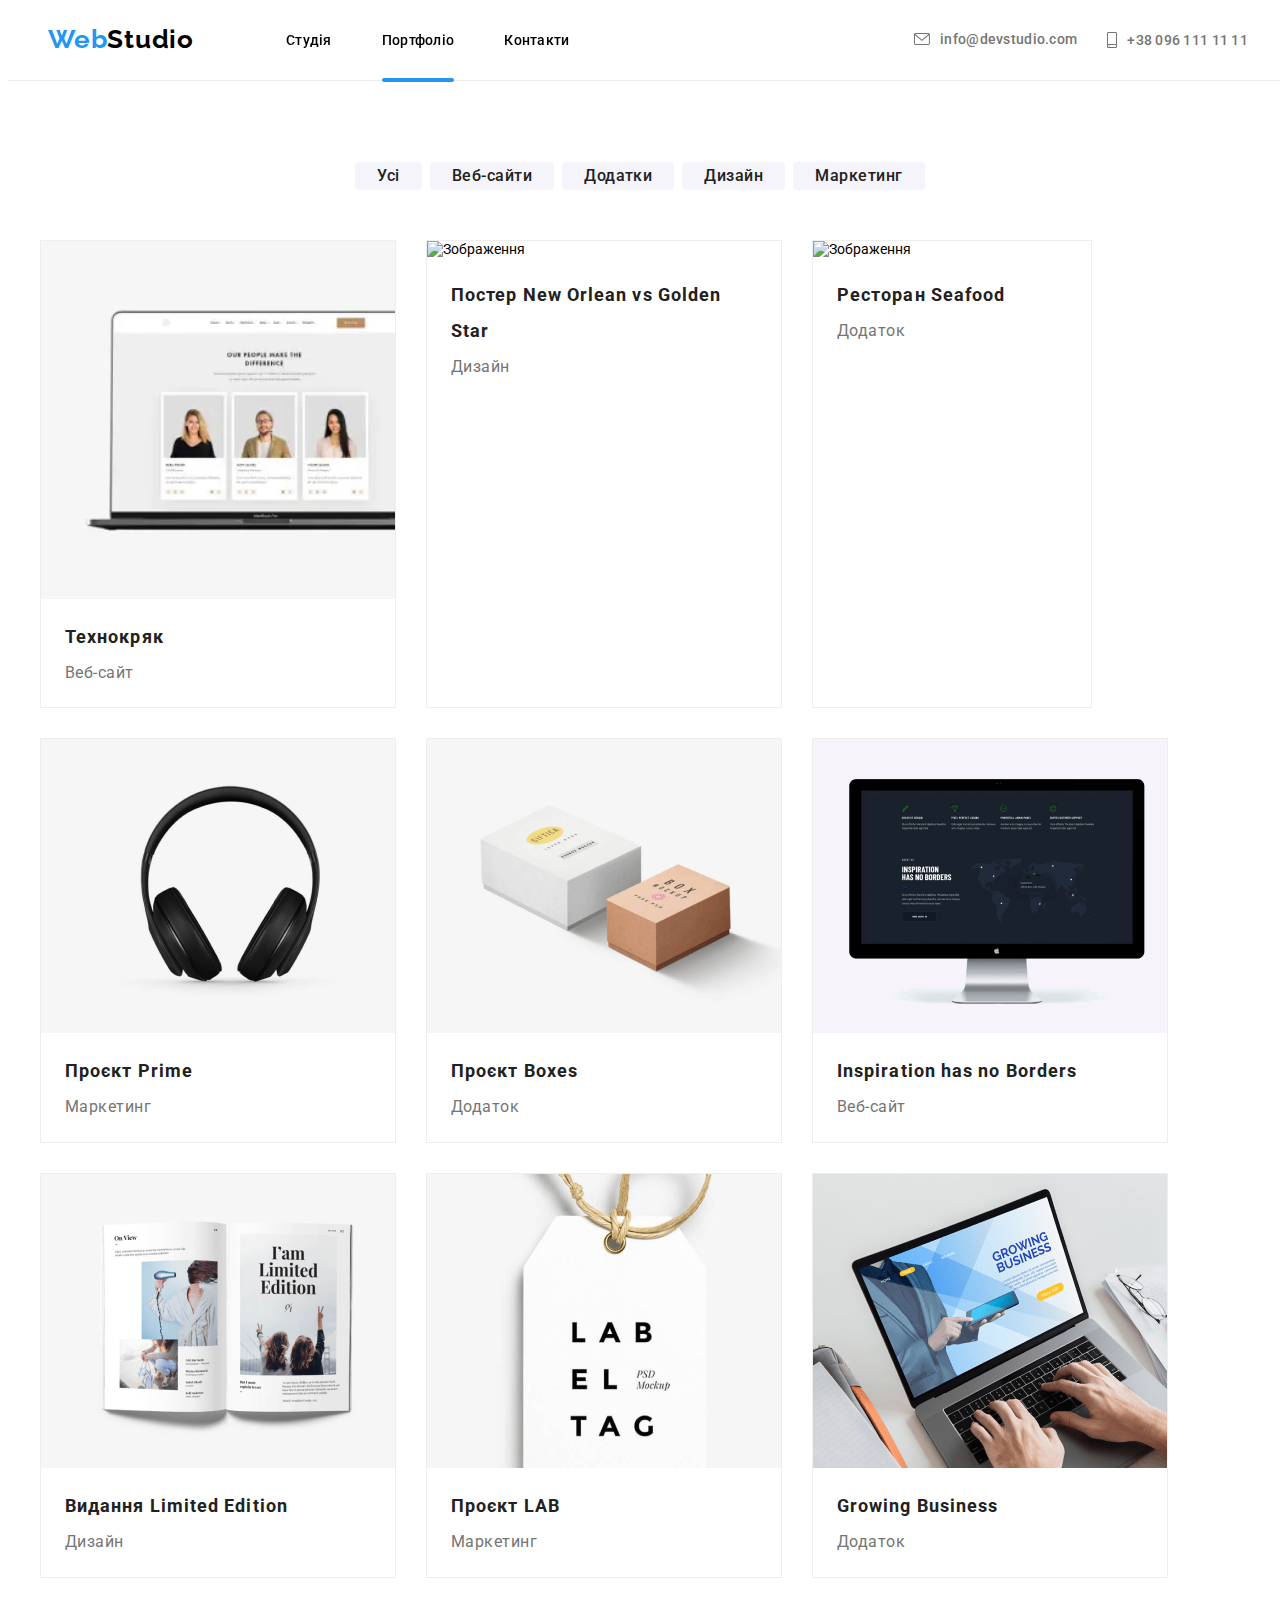
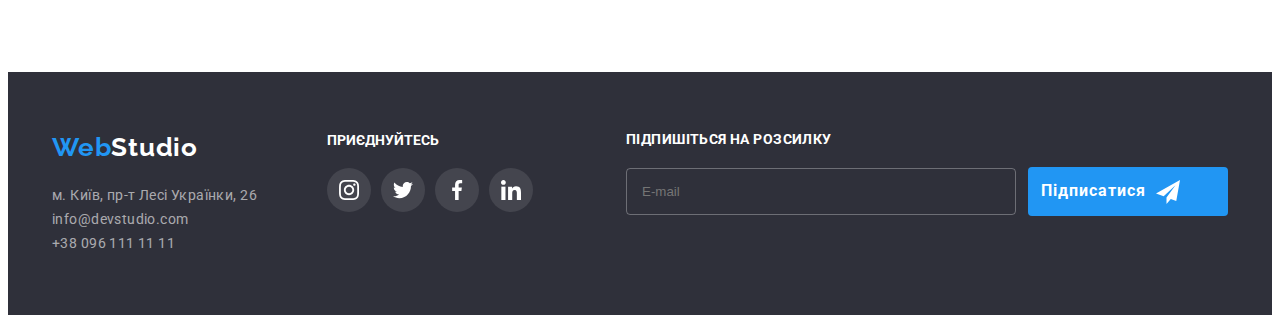
==== portfolio.html @ c56f9d37 "push" ====
<!DOCTYPE html>
<html lang="en">

<head>
    <meta charset="UTF-8">
    <meta name="viewport" content="width=device-width, initial-scale=1.0">
    <title>WebStudio</title>
    <link rel="stylesheet"
        href=" https://cdnjs.cloudflare.com/ajax/libs/modern-normalize/2.0.0/modern-normalize.min.css "
        integrity="sha512-4xo8blKMVCiXpTaLzQSLSw3KFOVPWhm/TRtuPVc4WG6kUgjH6J03IBuG7JZPkcWMxJ5huwaBpOpnwYElP/m6wg =="
        crossorigin="anonymous" referrerpolicy="no-referrer" />
    <link rel="preconnect" href="https://fonts.googleapis.com">
    <link rel="preconnect" href="https://fonts.gstatic.com" crossorigin>
    <link
        href="https://fonts.googleapis.com/css2?family=Raleway:wght@700&family=Roboto:wght@400;500;700;900&display=swap"
        rel="stylesheet">
    <link rel="stylesheet" href="./css/main.min.css">
</head>

<body>
    <header class="header">
        <div class="container">
            <div class="header-wrap">
                <a href="" class="logo">Web<span class="header-logo">Studio</span></a>
                <!--Навігація-->
                <nav class="nav">
                    <ul class="nav-list">
                        <li class="nav-list-item"><a href="./index.html" class="nav-list-link">Студія</a></li>
                        <li class="nav-list-item"><a href="./portfolio.html" class="nav-list-link curent">Портфоліо</a>
                        </li>
                        <li class="nav-list-item"><a href="" class="nav-list-link">Контакти</a></li>
                    </ul>
                </nav>
                <ul class="contacts-list">
                    <li class="contacts-list-item">
                        <a href="" class="contacts-list-link">
                            <svg width="16" height="12" class="contacts-list-svg">
                                <use href="./symbol-defs.svg#icon-envelope"></use>
                            </svg>
                            info@devstudio.com
                        </a>
                    </li>
                    <li class="contacts-list-item">
                        <a href="" class="contacts-list-link">
                            <svg width="10" height="16" class="contacts-list-svg">
                                <use href="./symbol-defs.svg#icon-smartphone"></use>
                            </svg>
                            +38 096 111 11 11
                        </a>
                    </li>
                </ul>
                <button class="nav-btn">
                    <svg class="nav-btn-svg" width="24" height="16">
                        <use href="./symbol-defs.svg#icon-menu"></use>
                    </svg>
                </button>
            </div>
        </div>
        <div class="mob-menu is-hidden"></div>
    </header>

    <main>
        <!-- Портфоліо -->
        <section class="section-portfolio">
            <div class="container">
                <ul class="filters-list">
                    <li class="filters-list-item"><button class="filters-list-btn">Усі</button></li>
                    <li class="filters-list-item"><button class="filters-list-btn">Веб-сайти</button></li>
                    <li class="filters-list-item"><button class="filters-list-btn">Додатки</button></li>
                    <li class="filters-list-item"><button class="filters-list-btn">Дизайн</button></li>
                    <li class="filters-list-item"><button class="filters-list-btn">Маркетинг</button></li>
                </ul>
                <ul class="portfolio-list">
                    <li class="portfolio-list-item">
                        <a href="" class="portfolio-list-link">
                            <div class="img-wrap">

                                <picture>
                                    <source
                                    media="(min-width:1200px)"
                                    srcset="./img/portfolio/Tech/desk/webp/Tech-desk-webp-1x.webp 1x, ./img/Tech/desk/webp/Tech-desk-webp-2x.webp 2x, ./img/Tech/desk/webp/Tech-desk-webp-3x.webp 3x"
                                    type="image/webp"
                                    />
                                    <source
                                    media="(min-width:1200px)"
                                    srcset="./img/portfolio/Tech/desk/jpg/Tech-desk-jpg-1x.jpg 1x, ./img/Tech/desk/jpg/Tech-desk-jpg-2x.jpg 2x, ./img/Tech/desk/jpg/Tech-desk-jpg-3x.jpg 3x"
                                    type="image/jpeg"
                                    />
                                    <source
                                    media="(min-width:768px)"
                                    srcset="./img/portfolio/Tech/tab/webp/Tech-tab-webp-1x.webp 1x, ./img/Tech/tab/webp/Tech-tab-webp-2x.webp 2x, ./img/Tech/tab/webp/Tech-tab-webp-3x.webp 3x"
                                    type="image/webp"
                                    />
                                    <source
                                    media="(min-width:768px)"
                                    srcset="./img/portfolio/Tech/tab/jpg/Tech-tab-jpg-1x.jpg 1x, ./img/Tech/tab/jpg/Tech-tab-jpg-2x.jpg 2x, ./img/Tech/tab/jpg/Tech-tab-jpg-3x.jpg 3x"
                                    type="image/jpeg"
                                    />
                                    <source
                                    media="(min-width:767px)"
                                    srcset="./img/portfolio/Tech/mob/webp/Tech-mob-webp-1x.webp 1x, ./img/Tech/mob/webp/Tech-mob-webp-2x.webp 2x, ./img/Tech/mob/webp/Tech-mob-webp-3x.webp 3x"
                                    type="image/webp"
                                    />
                                    <source
                                    media="(min-width:767px)"
                                    srcset="./img/portfolio/Tech/mob/jpg/Tech-mob-jpg-1x.jpg 1x, ./img/Tech/mob/jpg/Tech-mob-jpg-2x.jpg 2x, ./img/Tech/mob/jpg/Tech-mob-jpg-3x.jpg 3x"
                                    type="image/jpeg"
                                    />
                                    <img src="./img/portfolio/Tech/mob/jpg/Tech-mob-jpg-1x.jpg" alt="Зображення" width="450"/>
                                </picture>

                                <!-- <img src="./img/Технокряк-min.png" alt="Зображення" class="portfolio-list-img"> -->
                                <p class="portfolio-list-subtext">Ресурс пропонує комплексні пропозиції з різним рівнем
                                    функціоналу та сервісів. Все це дозволить відвідувачу отримати
                                    вичерпні відомості про компанію чи приватну особу.</p>
                            </div>
                            <div class="portfolio-list-move">
                                <h3 class="portfolio-list-title">Технокряк</h3>
                                <p class="portfolio-list-text">Веб-сайт</p>
                            </div>
                        </a>
                    </li>
                    <li class="portfolio-list-item">
                        <a href="" class="portfolio-list-link">
                            <div class="img-wrap">

                                <picture>
                                    <source
                                    media="(min-width:1200px)"
                                    srcset="./img/portfolio/Orlean/desk/webp/Orlean-desk-webp-1x 1x, ./img/portfolio/Orlean/desk/webp/Orlean-desk-webp-2x 2x, ./img/portfolio/Orlean/desk/webp/Orlean-desk-webp-3x 3x"
                                    type="image/webp"
                                    />
                                    <source
                                    media="(min-width:1200px)"
                                    srcset="./img/portfolio/Orlean/desk/jpeg/Orlean-desk-jpeg-1x 1x, ./img/portfolio/Orlean/desk/jpeg/Orlean-desk-jpeg-2x 2x, ./img/portfolio/Orlean/desk/jpeg/Orlean-desk-jpeg-3x 3x"
                                    type="image/jpeg"
                                    />
                                    <source
                                    media="(min-width:768px)"
                                    srcset="./img/portfolio/Orlean/tab/webp/Orlean-tab-webp-1x 1x, ./img/portfolio/Orlean/tab/webp/Orlean-tab-webp-2x 2x, ./img/portfolio/Orlean/tab/webp/Orlean-tab-webp-3x 3x"
                                    type="image/webp"
                                    />
                                    <source
                                    media="(min-width:768px)"
                                    srcset="./img/portfolio/Orlean/tab/jpeg/Orlean-tab-jpeg-1x 1x, ./img/portfolio/Orlean/tab/jpeg/Orlean-tab-jpeg-2x 2x, ./img/portfolio/Orlean/tab/jpeg/Orlean-tab-jpeg-3x 3x"
                                    type="image/jpeg"
                                    />
                                    <source
                                    media="(max-width:767px)"
                                    srcset="./img/portfolio/Orlean/mob/webp/Orlean-mob-webp-1x 1x, ./img/portfolio/Orlean/mob/webp/Orlean-mob-webp-2x 2x, ./img/portfolio/Orlean/mob/webp/Orlean-mob-webp-3x 3x"
                                    type="image/webp"
                                    />
                                    <source
                                    media="(max-width:767px)"
                                    srcset="./img/portfolio/Orlean/mob/jpeg/Orlean-mob-jpeg-1x 1x, ./img/portfolio/Orlean/mob/jpeg/Orlean-mob-jpeg-2x 2x, ./img/portfolio/Orlean/mob/jpeg/Orlean-mob-jpeg-3x 3x"
                                    type="image/jpeg"
                                    />
                                    <img src="./img/portfolio/Orlean/mob/jpeg/Orlean-mob-jpeg-1x.jpg" alt="Зображення" width="450"/>
                                </picture>

                                <!-- <img src="./img/Постер New Orlean vs Golden Star-min.png" alt="Зображення" class="portfolio-list-img"> -->
                                <p class="portfolio-list-subtext">Ресурс пропонує комплексні пропозиції з різним рівнем
                                    функціоналу та сервісів. Все це
                                    дозволить відвідувачу отримати вичерпні відомості про компанію чи приватну особу.
                                </p>
                            </div>
                            <div class="portfolio-list-move">
                                <h3 class="portfolio-list-title">Постер New Orlean vs Golden Star</h3>
                                <p class="portfolio-list-text">Дизайн</p>
                            </div>
                        </a>
                    </li>
                    <li class="portfolio-list-item">
                        <a href="" class="portfolio-list-link">
                            <div class="img-wrap">

                                <picture>
                                    <source
                                    media="(min-width:1200px)"
                                    srcset="./img/portfolio/Sea/desk/webp/Sea-desk-webp-1x 1x, ./img/portfolio/Sea/desk/webp/Sea-desk-webp-2x 2x, ./img/portfolio/Sea/desk/webp/Sea-desk-webp-3x 3x"
                                    type="image/webp"
                                    />
                                    <source
                                    media="(min-width:1200px)"
                                    srcset="./img/portfolio/Sea/desk/jpeg/Sea-desk-jpeg-1x 1x, ./img/portfolio/Sea/desk/jpeg/Sea-desk-jpeg-2x 2x, ./img/portfolio/Sea/desk/jpeg/Sea-desk-jpeg-3x 3x"
                                    type="image/jpeg"
                                    />
                                    <source
                                    media="(min-width:768px)"
                                    srcset="./img/portfolio/Sea/tab/webp/Sea-tab-webp-1x 1x, ./img/portfolio/Sea/tab/webp/Sea-tab-webp-2x 2x, ./img/portfolio/Sea/tab/webp/Sea-tab-webp-3x 3x"
                                    type="image/webp"
                                    />
                                    <source
                                    media="(min-width:768px)"
                                    srcset="./img/portfolio/Sea/tab/jpeg/Sea-tab-jpeg-1x 1x, ./img/portfolio/Sea/tab/jpeg/Sea-tab-jpeg-2x 2x, ./img/portfolio/Sea/tab/jpeg/Sea-tab-jpeg-3x 3x"
                                    type="image/jpeg"
                                    />
                                    <source
                                    media="(max-width:767px)"
                                    srcset="./img/portfolio/Sea/mob/webp/Sea-mob-webp-1x.webp 1x, ./img/portfolio/Sea/mob/webp/Sea-mob-webp-2x 2x, ./img/portfolio/Sea/mob/webp/Sea-mob-webp-3x 3x"
                                    type="image/webp"
                                    />
                                    <source
                                    media="(max-width:767px)"
                                    srcset="./img/portfolio/Sea/mob/jpeg/Sea-mob-jpeg-1x 1x, ./img/portfolio/Sea/mob/jpeg/Sea-mob-jpeg-2x 2x, ./img/portfolio/Sea/mob/jpeg/Sea-mob-jpeg-3x 3x"
                                    type="image/jpeg"
                                    />
                                    <img src="./img/portfolio/Sea/mob/jpeg/Sea-mob-jpeg-1x.jpg" alt="Зображення">
                                </picture>

                                <!-- <img src="./img/Ресторан Seafood-min.png" alt="Зображення" class="portfolio-list-img"> -->
                                <p class="portfolio-list-subtext">Ресурс пропонує комплексні пропозиції з різним рівнем
                                    функціоналу та сервісів. Все це
                                    дозволить відвідувачу отримати вичерпні відомості про компанію чи приватну особу.
                                </p>
                            </div>
                            <div class="portfolio-list-div">
                                <h3 class="portfolio-list-title">Ресторан Seafood</h3>
                                <p class="portfolio-list-text">Додаток</p>
                            </div>
                        </a>
                    </li>
                    <li class="portfolio-list-item">
                        <a href="" class="portfolio-list-link">
                            <div class="img-wrap">
                                <img src="./img/Проєкт Prime-min.png" alt="Зображення" class="portfolio-list-img">
                                <p class="portfolio-list-subtext">Ресурс пропонує комплексні пропозиції з різним рівнем
                                    функціоналу та сервісів. Все це
                                    дозволить відвідувачу отримати вичерпні відомості про компанію чи приватну особу.
                                </p>
                            </div>
                            <div class="portfolio-list-div">
                                <h3 class="portfolio-list-title">Проєкт Prime</h3>
                                <p class="portfolio-list-text">Маркетинг</p>
                            </div>
                        </a>
                    </li>
                    <li class="portfolio-list-item">
                        <a href="" class="portfolio-list-link">
                            <div class="img-wrap">
                                <img src="./img/Проєкт Boxes-min.png" alt="Зображення" class="portfolio-list-img">
                                <p class="portfolio-list-subtext">Ресурс пропонує комплексні пропозиції з різним рівнем
                                    функціоналу та сервісів. Все це
                                    дозволить відвідувачу отримати вичерпні відомості про компанію чи приватну особу.
                                </p>
                            </div>
                            <div class="portfolio-list-div">
                                <h3 class="portfolio-list-title">Проєкт Boxes</h3>
                                <p class="portfolio-list-text">Додаток</p>
                            </div>
                        </a>
                    </li>
                    <li class="portfolio-list-item">
                        <a href="" class="portfolio-list-link">
                            <div class="img-wrap">
                                <img src="./img/Inspiration has no Borders-min.png" alt="Зображення"
                                    class="portfolio-list-img">
                                <p class="portfolio-list-subtext">Ресурс пропонує комплексні пропозиції з різним рівнем
                                    функціоналу та сервісів. Все це
                                    дозволить відвідувачу отримати вичерпні відомості про компанію чи приватну особу.
                                </p>
                            </div>
                            <div class="portfolio-list-div">
                                <h3 class="portfolio-list-title">Inspiration has no Borders</h3>
                                <p class="portfolio-list-text">Веб-сайт</p>
                            </div>
                        </a>
                    </li>
                    <li class="portfolio-list-item">
                        <a href="" class="portfolio-list-link">
                            <div class="img-wrap">
                                <img src="./img/Видання Limited Edition-min.png" alt="Зображення"
                                    class="portfolio-list-img">
                                <p class="portfolio-list-subtext">Ресурс пропонує комплексні пропозиції з різним рівнем
                                    функціоналу та сервісів. Все це
                                    дозволить відвідувачу отримати вичерпні відомості про компанію чи приватну особу.
                                </p>
                            </div>
                            <div class="portfolio-list-div">
                                <h3 class="portfolio-list-title">Видання Limited Edition</h3>
                                <p class="portfolio-list-text">Дизайн</p>
                            </div>
                        </a>
                    </li>
                    <li class="portfolio-list-item">
                        <a href="" class="portfolio-list-link">
                            <div class="img-wrap">
                                <img src="./img/Проєкт LAB-min.png" alt="Зображення" class="portfolio-list-img">
                                <p class="portfolio-list-subtext">Ресурс пропонує комплексні пропозиції з різним рівнем
                                    функціоналу та сервісів. Все це
                                    дозволить відвідувачу отримати вичерпні відомості про компанію чи приватну особу.
                                </p>
                            </div>
                            <div class="portfolio-list-div">
                                <h3 class="portfolio-list-title">Проєкт LAB</h3>
                                <p class="portfolio-list-text">Маркетинг</p>
                            </div>
                        </a>
                    </li>
                    <li class="portfolio-list-item">
                        <a href="" class="portfolio-list-link">
                            <div class="img-wrap">
                                <img src="./img/Growing Business-min.png" alt="Зображення"
                                    class="portfolio-list-img">
                                <p class="portfolio-list-subtext">Ресурс пропонує комплексні пропозиції з різним рівнем
                                    функціоналу та сервісів. Все це
                                    дозволить відвідувачу отримати вичерпні відомості про компанію чи приватну особу.
                                </p>
                            </div>
                            <div class="portfolio-list-div">
                                <h3 class="portfolio-list-title">Growing Business</h3>
                                <p class="portfolio-list-text">Додаток</p>
                            </div>
                        </a>
                    </li>
                </ul>
            </div>
        </section>
    </main>

    <footer class="footer">
        <div class="container">
            <div class="footer-wrap">
                <div class="footer-address">
                    <a href="" class="logo">Web<span class="footer-logo">Studio</span></a>
                    <address class="address">
                        <ul class="address-list">
                            <li class="adress-list-item">
                                <a href="https://www.google.com/maps/place/%D0%B1%D1%83%D0%BB%D1%8C%D0%B2%D0%B0%D1%80+%D0%9B%D0%B5%D1%81%D1%96+%D0%A3%D0%BA%D1%80%D0%B0%D1%97%D0%BD%D0%BA%D0%B8,+26,+%D0%9A%D0%B8%D1%97%D0%B2,+02000/@50.4265807,30.5358109,17z/data=!3m1!4b1!4m6!3m5!1s0x40d4cf0e033ecbe9:0x57a4dffefec77da0!8m2!3d50.4265807!4d30.5383858!16s%2Fg%2F1tctq5jv?hl=uk-UK&entry=ttu"
                                    target="_blank" class="address-list-link location-link">м. Київ, пр-т Лесі Українки,
                                    26</a>
                            </li>
                            <li class="adress-list-item"><a href="mailto:"
                                    class="address-list-link">info@devstudio.com</a></li>
                            <li class="adress-list-item"><a href="tell:" class="address-list-link">+38 096 111 11 11</a>
                            </li>
                        </ul>
                    </address>
                </div>
                <div class="footer-social-links">
                    <p class="footer-text">ПРИЄДНУЙТЕСЬ</p>
                    <ul class="footer-list">
                        <li class="footer-list-item">
                            <a href="" class="footer-list-link">
                                <svg width="20" height="20" class="footer-list-svg">
                                    <use href="./symbol-defs.svg#icon-instagram"></use>
                                </svg>
                            </a>
                        </li>
                        <li class="footer-list-item">
                            <a href="" class="footer-list-link">
                                <svg width="20" height="20" class="footer-list-svg">
                                    <use href="./symbol-defs.svg#icon-twitter"></use>
                                </svg>
                            </a>
                        </li>
                        <li class="footer-list-item">
                            <a href="" class="footer-list-link">
                                <svg width="20" height="20" class="footer-list-svg">
                                    <use href="./symbol-defs.svg#icon-facebook"></use>
                                </svg>
                            </a>
                        </li>
                        <li class="footer-list-item">
                            <a href="" class="footer-list-link">
                                <svg width="20" height="20" class="footer-list-svg">
                                    <use href="./symbol-defs.svg#icon-linkedin"></use>
                                </svg>
                            </a>
                        </li>
                    </ul>
                </div>
                <div class="footer-form-div">
                    <h6 class="footer-form-title">Підпишіться на розсилку</h6>
                    <form action="" class="footer-form">
                        <input class="footer-form-input" type="email" name="user-email" placeholder="E-mail">
                        <button class="footer-form-btn" type="submit">
                            Підписатися
                            <svg class="footer-form-svg" width="24" height="24">
                                <use href="./symbol-defs.svg#icon-send"></use>
                            </svg>
                        </button>
                    </form>
                </div>
            </div>
        </div>
    </footer>

</body>

</html>
---- css/main.min.css ----
ul{list-style:none}a{text-decoration:none;color:inherit}ul,h1,h2,h3,h4,h5,h6,p{padding:0;margin:0}img{display:block}button{cursor:pointer;border:none}address{font-style:normal}body{font-family:Roboto;font-size:14px}.filters-list{display:-webkit-box;display:-ms-flexbox;display:flex;-ms-flex-wrap:wrap;flex-wrap:wrap;gap:15px 8px;margin:60px 0 30px 0;max-width:326px}@media screen and (min-width: 767px){.filters-list{display:-webkit-box;display:-ms-flexbox;display:flex;-webkit-box-pack:center;-ms-flex-pack:center;justify-content:center;gap:8px;margin:60px auto 30px auto;max-width:575px}}@media screen and (min-width: 1199px){.filters-list{margin-bottom:50px;gap:8px;display:-webkit-box;display:-ms-flexbox;display:flex;-webkit-box-pack:center;-ms-flex-pack:center;justify-content:center}}.filters-list-btn{font-family:Roboto;font-size:16px;font-weight:500;line-height:1;letter-spacing:.03em;text-align:center;padding:6px 22px;background-color:#f5f4fa;color:#212121;border-radius:4px}.filters-list-btn:hover{background-color:#2196f3;color:#fff}@media screen and (max-width: 767px){.contacts-list{display:none}}@media screen and (min-width: 767px){.contacts-list{display:-webkit-box;display:-ms-flexbox;display:flex;-webkit-box-orient:vertical;-webkit-box-direction:normal;-ms-flex-direction:column;flex-direction:column;gap:10px}}@media screen and (min-width: 1199px){.contacts-list{margin-left:auto;gap:30px;-webkit-box-orient:horizontal;-webkit-box-direction:normal;-ms-flex-direction:row;flex-direction:row}}.contacts-list-svg{fill:currentColor}.contacts-list-link{font-weight:500;line-height:1;letter-spacing:.02em;color:#757575;display:-webkit-box;display:-ms-flexbox;display:flex;-webkit-box-align:center;-ms-flex-align:center;align-items:center;gap:10px}.contacts-list-link:hover{color:#2196f3}.container{padding:0 15px 0 15px;margin:0 auto}@media screen and (min-width: 480px){.container{width:480px}}@media screen and (min-width: 767px){.container{width:768px}}@media screen and (min-width: 1199px){.container{width:1200px}}.header{z-index:1;position:fixed;width:100%;top:0;background-color:#fff;border-bottom:1px solid #ececec}@media screen and (max-width: 767px){.header{padding:16px 0}}@media screen and (min-width: 767px){.header{padding:21px o}}@media screen and (min-width: 1199px){.header{display:-webkit-box;display:-ms-flexbox;display:flex;-webkit-box-pack:justify;-ms-flex-pack:justify;justify-content:space-between}}.header-logo{color:#000;font-size:24px}@media screen and (min-width: 1199px){.header-logo{font-size:26px}}@media screen and (max-width: 767px){.header-wrap{display:-webkit-box;display:-ms-flexbox;display:flex;-webkit-box-align:center;-ms-flex-align:center;align-items:center;-webkit-box-pack:justify;-ms-flex-pack:justify;justify-content:space-between}}@media screen and (min-width: 767px){.header-wrap{display:-webkit-box;display:-ms-flexbox;display:flex;-webkit-box-align:center;-ms-flex-align:center;align-items:center;-webkit-box-pack:justify;-ms-flex-pack:justify;justify-content:space-between}}@media screen and (min-width: 1199px){.header-wrap{display:-webkit-box;display:-ms-flexbox;display:flex;-webkit-box-align:center;-ms-flex-align:center;align-items:center}}.curent::after{position:absolute;content:"";background-color:#2196f3;width:100%;height:4px;border-radius:2px;top:46px;left:0}@media screen and (max-width: 767px){.logo{font-family:Raleway;font-size:24px;font-weight:700;line-height:1.2;letter-spacing:.03em;color:#2196f3;display:block;text-align:center}}@media screen and (min-width: 767px){.logo{font-family:Raleway;font-size:24px;font-weight:700;line-height:1.2;letter-spacing:.03em;color:#2196f3;display:block;text-align:center}}@media screen and (min-width: 1199px){.logo{font-family:Raleway;font-size:26px;font-weight:700;line-height:1.2;letter-spacing:.03em;color:#2196f3;text-align:left}}.modal{position:absolute;top:50%;left:50%;border-radius:4px;-webkit-transform:translate(-50%, -50%);transform:translate(-50%, -50%);max-width:450px;background-color:#fff;padding:40px;transform:translate(-50%, -50%);display:-webkit-box;display:-ms-flexbox;display:flex;-webkit-box-orient:vertical;-webkit-box-direction:normal;-ms-flex-direction:column;flex-direction:column}@media screen and (min-width: 767px){.modal{max-width:528px}}@media screen and (min-width: 1199px){.modal{max-width:528px}}.modal-textarea{resize:none;min-width:370px;min-height:120px;border:1px solid rgba(33,33,33,.2);padding-left:16px;padding-top:12px}@media screen and (min-width: 767px){.modal-textarea{min-width:448px;min-height:138px}}@media screen and (min-width: 1199px){.modal-textarea{min-width:448px;min-height:138px}}.modal-span-privacy{font-size:12px;font-weight:400;line-height:1.7;letter-spacing:.03em}@media screen and (min-width: 767px){.modal-span-privacy{font-size:14px}}@media screen and (min-width: 1199px){.modal-span-privacy{font-size:14px}}.modal-privacy-link{color:#2196f3;border-bottom:1px solid #2196f3}.backdrop{position:fixed;top:0;left:0;width:100%;height:100%;background-color:rgba(0,0,0,.5);opacity:1}.backdrop.is-hidden{opacity:0;pointer-events:none}.hero-modal-form{font-size:12px;font-weight:400;line-height:1.1;letter-spacing:.01em;color:#757575}.hero-modal-title{font-family:Roboto;font-size:20px;font-weight:700;line-height:1.1;letter-spacing:.03em;text-align:center;padding-bottom:12px}.hero-modal-btn-close{position:absolute;padding:6px;top:14px;right:14px;width:30px;height:30px;border:1px solid rgba(0,0,0,.1);border-radius:50px;background-color:#fff}.hero-modal-btn-close:hover svg{fill:#2196f3}.modal-lb-span{position:relative}.modal-lb-svg{fill:currentColor;position:absolute;top:0;left:12px;color:#212121}.hero-modal-lb{display:block;margin-bottom:10px}.hero-modal-privacy-box{display:-webkit-box;display:-ms-flexbox;display:flex;-webkit-box-align:center;-ms-flex-align:center;align-items:center;gap:8px;margin-top:20px;margin-bottom:30px}.hero-modal-privacy-box:hover .input-comment{color:#2196f3}.hero-modal-lb-btn{font-size:16px;font-weight:700;line-height:1.8;letter-spacing:.06em;border-radius:4px;color:#fff;background-color:#2196f3;padding:10px 52px;display:block;margin:0 auto}.input-name,.input-tel,.input-email{width:100%;height:40px;padding-left:42px;border-radius:4px;border:1px solid rgba(33,33,33,.2)}input:focus+svg{fill:#2196f3}.input-tel,.input-email,.input-name,.input-comment,.modal-texarea:focus-within{outline-color:#2196f3}.mob-menu{height:100vh;width:100vw;padding:48px 40px;position:fixed;z-index:1;top:0;left:0;background-color:#fff;-webkit-transform:translateX(0);transform:translateX(0);-webkit-transition:1s;transition:1s}.mob-menu-container{height:100%;display:-webkit-box;display:-ms-flexbox;display:flex;-webkit-box-orient:vertical;-webkit-box-direction:normal;-ms-flex-direction:column;flex-direction:column;-webkit-box-pack:justify;-ms-flex-pack:justify;justify-content:space-between}.mob-menu-svg{fill:currentColor}.menu-close-btn{position:fixed;color:#212121;background:rgba(0,0,0,0);top:10px;right:10px}.nav-menu-list-item{margin-bottom:32px}.nav-menu-list-link{font-family:Roboto;font-size:40px;font-weight:500;letter-spacing:.02em;text-align:left;color:#212121}.nav-menu-list-link:hover{color:#2196f3}.contacts-menu-list{margin-bottom:64px}.contacts-menu-list-item{margin-bottom:32px}.contacts-menu-list-item:first-child{font-family:Roboto;font-size:34px;font-weight:500;letter-spacing:.02em;text-align:left;color:#2196f3}.contacts-menu-list-item:last-child{font-family:Roboto;font-size:24px;font-weight:500;letter-spacing:.02em;text-align:left;color:#757575;margin:0}.social-menu-list{display:-webkit-box;display:-ms-flexbox;display:flex;gap:20px}.social-menu-list-item:not(:last-child){border-right:1px solid rgba(33,33,33,.2);padding-right:10px}.social-menu-list-link{font-family:Roboto;font-size:18px;font-weight:500;letter-spacing:.02em;text-align:left;color:#2196f3}.is-hidden{opacity:0;pointer-events:none;visibility:hidden}.mob-menu.is-hidden{-webkit-transform:translateX(100%);transform:translateX(100%)}.section-clients{padding:60px 0}@media screen and (min-width: 767px){.section-clients{padding:60px 0}}@media screen and (min-width: 1199px){.section-clients{padding:94px 0}}.section-clients-list{display:-webkit-box;display:-ms-flexbox;display:flex;-webkit-box-pack:center;-ms-flex-pack:center;justify-content:center;-ms-flex-wrap:wrap;flex-wrap:wrap;gap:30px}@media screen and (min-width: 767px){.section-clients-list{display:-webkit-box;display:-ms-flexbox;display:flex;-ms-flex-wrap:wrap;flex-wrap:wrap;gap:30px}}@media screen and (min-width: 1199px){.section-clients-list{display:-webkit-box;display:-ms-flexbox;display:flex;-webkit-box-pack:center;-ms-flex-pack:center;justify-content:center;-webkit-box-align:center;-ms-flex-align:center;align-items:center;gap:30px}}.section-clients-list-title{font-size:36px;font-weight:700;line-height:42px;text-align:center;color:#212121;margin-bottom:50px}@media screen and (min-width: 767px){.section-clients-list-title{font-size:28px;margin-bottom:30px}}.section-clients-list-item{width:210px}@media screen and (min-width: 767px){.section-clients-list-item{-ms-flex-preferred-size:calc((100% - 60px)/3);flex-basis:calc((100% - 60px)/3)}}@media screen and (min-width: 1199px){.section-clients-list-item{-ms-flex-preferred-size:calc((100% - 150px)/6);flex-basis:calc((100% - 150px)/6)}}.section-clients-list-link{height:92px;border-radius:4px;border:1px solid #afb1b8;display:-webkit-box;display:-ms-flexbox;display:flex;color:#afb1b8;-webkit-box-align:center;-ms-flex-align:center;align-items:center;-webkit-box-pack:center;-ms-flex-pack:center;justify-content:center}.section-clients-list-link:hover{border-color:#2196f3;color:#2196f3}.section-clients-list-svg{fill:currentColor}@media screen and (max-width: 767px){.section-features{padding:60px 0}}@media screen and (min-width: 767px){.section-features{padding:60px 0}}@media screen and (min-width: 1199px){.section-features{padding:94px 0}}.features-list{display:-webkit-box;display:-ms-flexbox;display:flex;-webkit-box-pack:center;-ms-flex-pack:center;justify-content:center;-ms-flex-wrap:wrap;flex-wrap:wrap;gap:30px}@media screen and (min-width: 767px){.features-list{display:-webkit-box;display:-ms-flexbox;display:flex;-webkit-box-pack:center;-ms-flex-pack:center;justify-content:center;-ms-flex-wrap:wrap;flex-wrap:wrap;gap:30px}}@media screen and (min-width: 1199px){.features-list{display:-webkit-box;display:-ms-flexbox;display:flex;-webkit-box-pack:center;-ms-flex-pack:center;justify-content:center;-ms-flex-wrap:wrap;flex-wrap:wrap;gap:30px}}.features-list-item{max-width:450px}@media screen and (min-width: 767px){.features-list-item{max-width:354px}}@media screen and (min-width: 1199px){.features-list-item{max-width:270px}}.features-list-title{font-size:14px;font-weight:700;line-height:16.41px;letter-spacing:.03em;color:#000;text-align:center}@media screen and (min-width: 767px){.features-list-title{text-align:left}}.features-list-desc{font-size:14px;font-weight:400;line-height:1,1;letter-spacing:.03em;color:#757575;margin-top:10px}.antena::before{content:"";background-color:#f5f4fa;background-image:url("/img/antena.png");background-repeat:no-repeat;background-position:center;border-radius:4px;width:450px;height:120px;display:inline-block;margin-bottom:30px}@media screen and (min-width: 767px){.antena::before{width:354px}}@media screen and (min-width: 1199px){.antena::before{width:270px}}.clock::before{content:"";background-color:#f5f4fa;background-image:url("/img/clock.png");background-repeat:no-repeat;background-position:center;border-radius:4px;width:450px;height:120px;display:inline-block;margin-bottom:30px}@media screen and (min-width: 767px){.clock::before{width:354px}}@media screen and (min-width: 1199px){.clock::before{width:270px}}.desctop::before{content:"";background-color:#f5f4fa;background-image:url("/img/desctop.png");background-repeat:no-repeat;background-position:center;border-radius:4px;width:450px;height:120px;display:inline-block;margin-bottom:30px}@media screen and (min-width: 767px){.desctop::before{width:354px}}@media screen and (min-width: 1199px){.desctop::before{width:270px}}.astronaft::before{content:"";background-color:#f5f4fa;background-image:url("/img/astronaft.png");background-repeat:no-repeat;background-position:center;border-radius:4px;width:450px;height:120px;display:inline-block;margin-bottom:30px}@media screen and (min-width: 767px){.astronaft::before{width:354px}}@media screen and (min-width: 1199px){.astronaft::before{width:270px}}.footer{padding:60px 0;background-color:#2f303a}.footer-logo{font-size:26px;font-weight:700;line-height:31px;letter-spacing:.03em;text-align:center;color:#fff}.footer-text{font-size:14px;font-weight:700;line-height:16px;color:#fff;margin-bottom:20px;text-align:center}@media screen and (min-width: 1199px){.footer-text{text-align:left}}.footer-list{display:-webkit-box;display:-ms-flexbox;display:flex;-webkit-box-pack:center;-ms-flex-pack:center;justify-content:center;gap:10px}@media screen and (min-width: 1199px){.footer-list{margin-right:93px}}.footer-list-link{display:-webkit-box;display:-ms-flexbox;display:flex;-webkit-box-pack:center;-ms-flex-pack:center;justify-content:center;-webkit-box-align:center;-ms-flex-align:center;align-items:center;color:#fff;background-color:rgba(255,255,255,.1);width:44px;height:44px;border-radius:50%}.footer-list-link:hover{background-color:#2196f3;color:#fff}.footer-list-svg{fill:currentColor}@media screen and (min-width: 767px){.footer-wrap{display:-webkit-box;display:-ms-flexbox;display:flex;-webkit-box-pack:center;-ms-flex-pack:center;justify-content:center;-ms-flex-wrap:wrap;flex-wrap:wrap;gap:60px 165px}}@media screen and (min-width: 1199px){.footer-wrap{display:-webkit-box;display:-ms-flexbox;display:flex;-webkit-box-pack:center;-ms-flex-pack:center;justify-content:center;-ms-flex-wrap:nowrap;flex-wrap:nowrap;gap:0}}.footer-form{display:block;-webkit-box-orient:vertical;-webkit-box-direction:normal;-ms-flex-direction:column;flex-direction:column;-webkit-box-align:center;-ms-flex-align:center;align-items:center;gap:12px}@media screen and (min-width: 767px){.footer-form{display:-webkit-box;display:-ms-flexbox;display:flex;gap:12px}}@media screen and (min-width: 1199px){.footer-form{display:-webkit-box;display:-ms-flexbox;display:flex;-webkit-box-orient:horizontal;-webkit-box-direction:normal;-ms-flex-direction:row;flex-direction:row;-webkit-box-align:center;-ms-flex-align:center;align-items:center}}.footer-form-title{font-size:14px;font-weight:700;line-height:1.1;letter-spacing:.03em;color:#fff;text-transform:uppercase;text-align:center;margin-bottom:20px}@media screen and (min-width: 1199px){.footer-form-title{text-align:left}}.footer-form-input{outline:none;background-color:inherit;border:1px solid rgba(255,255,255,.3);border-radius:4px;padding:15px;width:450px;color:#fff}@media screen and (min-width: 767px){.footer-form-input{outline:none;background-color:inherit;border:1px solid rgba(255,255,255,.3);border-radius:4px;padding:15px;width:450px;color:#fff}}@media screen and (min-width: 1199px){.footer-form-input{outline:none;background-color:inherit;border:1px solid rgba(255,255,255,.3);border-radius:4px;padding:15px;width:358px;color:#fff}}.footer-form-btn{font-family:Roboto;font-size:16px;font-weight:700;line-height:1.8;letter-spacing:.06em;text-align:center;width:200px;color:#fff;background-color:#2196f3;padding:10px 13px 10px 26px;display:-webkit-box;display:-ms-flexbox;display:flex;-webkit-box-align:center;-ms-flex-align:center;align-items:center;gap:10px;border-radius:4px;margin:0 auto;margin-top:20px}@media screen and (min-width: 768px){.footer-form-btn{font-family:Roboto;font-size:16px;font-weight:700;line-height:1.8;letter-spacing:.06em;text-align:center;color:#fff;background-color:#2196f3;padding:10px 13px 10px 26px;display:-webkit-box;display:-ms-flexbox;display:flex;-webkit-box-align:center;-ms-flex-align:center;align-items:center;gap:10px;border-radius:4px}}@media screen and (min-width: 1199px){.footer-form-btn{font-family:Roboto;font-size:16px;font-weight:700;line-height:1.8;letter-spacing:.06em;text-align:center;color:#fff;background-color:#2196f3;padding:10px 13px;display:-webkit-box;display:-ms-flexbox;display:flex;-webkit-box-align:center;-ms-flex-align:center;align-items:center;gap:10px;border-radius:4px;margin-top:0}}.footer-form-svg{fill:#fff}.footer-social-links{margin-bottom:60px}@media screen and (min-width: 767px){.footer-social-links{margin-bottom:0}}@media screen and (min-width: 1199px){.footer-social-links{margin-bottom:0}}.location-link{color:#fff}.address{margin-top:20px;margin-bottom:60px;text-align:center}@media screen and (min-width: 767px){.address{margin-top:20px;margin-bottom:0}}@media screen and (min-width: 1199px){.address{text-align:left;margin-right:70px}}.address-list-link{font-weight:400;font-size:14px;letter-spacing:.03em;line-height:24px;text-align:center;color:rgba(255,255,255,.6)}.footer-logo{font-family:Raleway;font-size:24px;font-weight:700;line-height:1.2;letter-spacing:.03em;color:#fff}@media screen and (min-width: 767px){.footer-logo{font-size:26px}}@media screen and (min-width: 1199px){.footer-logo{font-size:26px}}.section-hero{background-color:#2f303a;background-image:-webkit-gradient(linear, left top, right top, from(rgba(47, 48, 58, 0.4)), to(rgba(47, 48, 58, 0.4))),url("/img/Bg_hero-min.png");background-image:linear-gradient(to right, rgba(47, 48, 58, 0.4), rgba(47, 48, 58, 0.4)),url("/img/Bg_hero-min.png");background-repeat:no-repeat;background-position:center;background-size:cover}@media screen and (max-width: 767px){.section-hero{padding:118px 0}}@media screen and (min-width: 767px){.section-hero{padding:200px 0}}@media screen and (min-width: 1199px){.section-hero{padding:200px 0}}.section-hero-title{font-weight:900;line-height:1.3;letter-spacing:.06em;text-align:center;text-transform:uppercase;margin:0 auto;color:#fff}@media screen and (max-width: 767px){.section-hero-title{font-size:26px;max-width:696px}}@media screen and (min-width: 767px){.section-hero-title{font-size:26px;max-width:360px}}@media screen and (min-width: 1199px){.section-hero-title{font-size:44px;max-width:696px}}.section-hero-btn{width:216px;height:50px;border-radius:4px;background-color:#2196f3;font-size:16px;font-weight:700;line-height:1,1;letter-spacing:.06em;text-align:center;color:#fff;display:block;margin:0 auto;margin-top:30px}.nav{display:block;-webkit-box-align:center;-ms-flex-align:center;align-items:center}@media screen and (min-width: 1199px){.nav{margin:0 0 0 92px}}@media screen and (max-width: 767px){.nav-list{display:none}}@media screen and (min-width: 767px){.nav-list{display:-webkit-box;display:-ms-flexbox;display:flex;gap:50px;position:relative}}@media screen and (min-width: 1199px){.nav-list{display:-webkit-box;display:-ms-flexbox;display:flex;gap:50px}}.nav-list-item{padding:32px 0}.nav-list-link{position:relative;font-weight:500;line-height:1;letter-spacing:.02em;color:#000}.nav-list-link:hover{color:#2196f3}.nav-btn{background:rgba(0,0,0,0);display:block;margin-left:auto}@media screen and (min-width: 767px){.nav-btn{display:none}}@media screen and (min-width: 1199px){.nav-btn{display:none}}.section-portfolio{padding:94px 0}@media screen and (min-width: 767px){.portfolio-list{display:-webkit-box;display:-ms-flexbox;display:flex;-webkit-box-orient:horizontal;-webkit-box-direction:normal;-ms-flex-direction:row;flex-direction:row;-ms-flex-wrap:wrap;flex-wrap:wrap;gap:30px}}@media screen and (min-width: 1199px){.portfolio-list{display:-webkit-box;display:-ms-flexbox;display:flex;-ms-flex-wrap:wrap;flex-wrap:wrap;gap:30px}}.portfolio-list-item{max-width:450px;border:1px solid #eee;outline:1px solid #fff;position:relative;color:inherit;margin-bottom:30px;-ms-flex-preferred-size:calc((100% - 30px)/2);flex-basis:calc((100% - 30px)/2)}@media screen and (min-width: 767px){.portfolio-list-item{width:354px;margin:0}}@media screen and (min-width: 1199px){.portfolio-list-item{-ms-flex-preferred-size:calc((100% - 90px)/4);flex-basis:calc((100% - 90px)/4)}}.portfolio-list-title{font-size:18px;font-weight:700;line-height:2;letter-spacing:.06em;margin-bottom:4px;color:#212121}.portfolio-list-text{font-size:16px;font-weight:400;line-height:1.8;letter-spacing:.03em;color:#757575}.portfolio-list-link:hover .portfolio-list-subtext{-webkit-transform:translateY(0);transform:translateY(0)}.portfolio-list-move{padding:20px 24px}.portfolio-list-subtext{position:absolute;top:0;padding-left:24px;padding-right:24px;padding-top:63px;font-size:18px;font-weight:400;line-height:28px;letter-spacing:.03em;color:#fff;background-color:#2196f3;height:100%;-webkit-transform:translateY(100%);transform:translateY(100%);-webkit-transition:250ms cubic-bezier(0.4, 0, 0.2, 1);transition:250ms cubic-bezier(0.4, 0, 0.2, 1)}.portfolio-list-div{padding:20px 24px}.img-wrap{position:relative;overflow:hidden}.section-team{padding:60px 0;background-color:#f5f4fa}@media screen and (min-width: 767px){.section-team{padding:94px 0}}@media screen and (min-width: 1199px){.section-team{padding:94px 0}}.section-team-title{font-size:28px;font-weight:700;line-height:1.1;letter-spacing:.03em;text-align:center;margin-bottom:50px}@media screen and (min-width: 767px){.section-team-title{font-size:28px;margin-bottom:30px}}@media screen and (min-width: 1199px){.section-team-title{font-size:36px;margin-bottom:50px}}.team-list{display:-webkit-box;display:-ms-flexbox;display:flex;-ms-flex-wrap:wrap;flex-wrap:wrap;gap:30px}@media screen and (min-width: 767px){.team-list{display:-webkit-box;display:-ms-flexbox;display:flex;gap:30px}}@media screen and (min-width: 1199px){.team-list{display:-webkit-box;display:-ms-flexbox;display:flex;gap:30px}}.team-list-item{background-color:#fff;width:450px}@media screen and (min-width: 767px){.team-list-item{width:354px}}@media screen and (min-width: 1199px){.team-list-item{width:270px}}.team-list-title{font-size:16px;font-weight:500;line-height:1.1;letter-spacing:.03em;color:#000;text-align:center}.team-list-desc{font-size:16px;font-weight:400;line-height:1.1;letter-spacing:.03em;text-align:center;color:#757575;margin-top:10px}.team-content-wrap{padding:30px 0}.team-title{font-size:36px;font-weight:700;line-height:1,2;letter-spacing:.03em}.team-social-list{display:-webkit-box;display:-ms-flexbox;display:flex;gap:10px;-webkit-box-pack:center;-ms-flex-pack:center;justify-content:center;margin-top:16px}.team-social-list-link{display:-webkit-box;display:-ms-flexbox;display:flex;-webkit-box-pack:center;-ms-flex-pack:center;justify-content:center;-webkit-box-align:center;-ms-flex-align:center;align-items:center;color:#afb1b8;width:44px;height:44px;border-radius:50%}.team-social-list-link:hover{background-color:#2196f3;color:#fff}.team-social-list-svg{fill:currentColor}.section-work{display:none}@media screen and (min-width: 1200px){.section-work{display:block;padding-bottom:94px}}.section-work-title{font-size:36px;font-weight:700;line-height:1.1;letter-spacing:.03em;margin-bottom:50px;text-align:center}.work-list{display:-webkit-box;display:-ms-flexbox;display:flex;-webkit-box-pack:justify;-ms-flex-pack:justify;justify-content:space-between}.work-list-item-div{position:relative}.work-list-item-text{font-size:14px;font-weight:700;line-height:1.1;letter-spacing:.03em;text-align:center;text-transform:uppercase;position:absolute;bottom:0;color:#fff;background-color:rgba(47,48,58,.8);width:100%;height:70px;display:-webkit-box;display:-ms-flexbox;display:flex;-webkit-box-pack:center;-ms-flex-pack:center;justify-content:center;-webkit-box-align:center;-ms-flex-align:center;align-items:center}/*# sourceMappingURL=main.min.css.map */
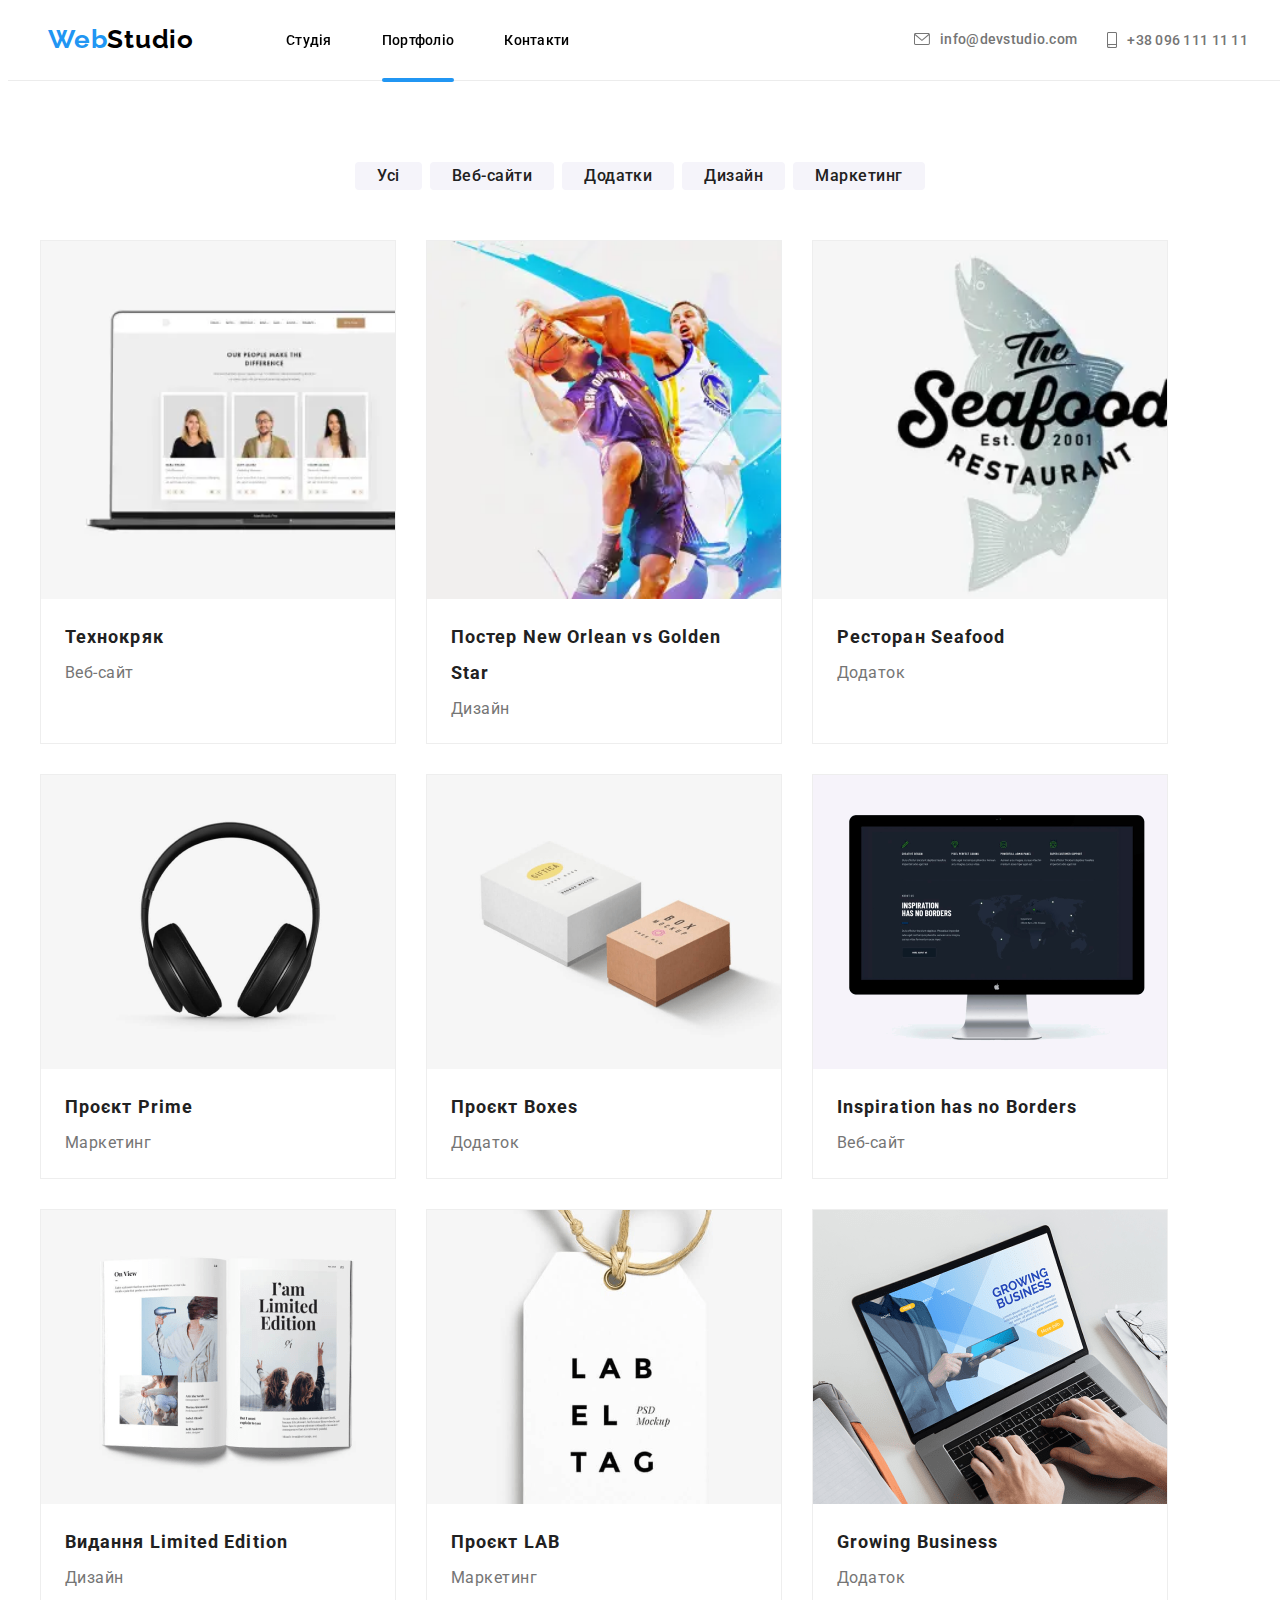
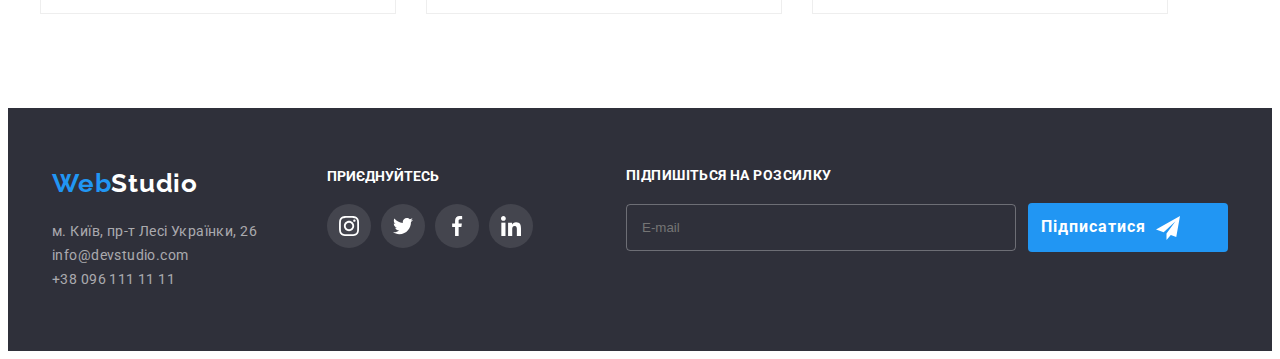
==== commit 1458caa0: "push" ====
--- a/portfolio.html
+++ b/portfolio.html
@@ -78,32 +78,32 @@
                                 <picture>
                                     <source
                                     media="(min-width:1200px)"
-                                    srcset="./img/portfolio/Tech/desk/webp/Tech-desk-webp-1x.webp 1x, ./img/Tech/desk/webp/Tech-desk-webp-2x.webp 2x, ./img/Tech/desk/webp/Tech-desk-webp-3x.webp 3x"
-                                    type="image/webp"
-                                    />
-                                    <source
-                                    media="(min-width:1200px)"
-                                    srcset="./img/portfolio/Tech/desk/jpg/Tech-desk-jpg-1x.jpg 1x, ./img/Tech/desk/jpg/Tech-desk-jpg-2x.jpg 2x, ./img/Tech/desk/jpg/Tech-desk-jpg-3x.jpg 3x"
-                                    type="image/jpeg"
-                                    />
-                                    <source
-                                    media="(min-width:768px)"
-                                    srcset="./img/portfolio/Tech/tab/webp/Tech-tab-webp-1x.webp 1x, ./img/Tech/tab/webp/Tech-tab-webp-2x.webp 2x, ./img/Tech/tab/webp/Tech-tab-webp-3x.webp 3x"
-                                    type="image/webp"
-                                    />
-                                    <source
-                                    media="(min-width:768px)"
-                                    srcset="./img/portfolio/Tech/tab/jpg/Tech-tab-jpg-1x.jpg 1x, ./img/Tech/tab/jpg/Tech-tab-jpg-2x.jpg 2x, ./img/Tech/tab/jpg/Tech-tab-jpg-3x.jpg 3x"
+                                    srcset="./img/portfolio/Tech/desk/webp/Tech-desk-webp-1x.webp 1x, ./img/portfolio/Tech/desk/webp/Tech-desk-webp-2x.webp 2x, ./img/portfolio/Tech/desk/webp/Tech-desk-webp-3x.webp 3x"
+                                    type="image/webp"
+                                    />
+                                    <source
+                                    media="(min-width:1200px)"
+                                    srcset="./img/portfolio/Tech/desk/jpg/Tech-desk-jpg-1x.jpg 1x, ./img/portfolio/Tech/desk/jpg/Tech-desk-jpg-2x.jpg 2x, ./img/portfolio/Tech/desk/jpg/Tech-desk-jpg-3x.jpg 3x"
+                                    type="image/jpeg"
+                                    />
+                                    <source
+                                    media="(min-width:768px)"
+                                    srcset="./img/portfolio/Tech/tab/webp/Tech-tab-webp-1x.webp 1x, ./img/portfolio/Tech/tab/webp/Tech-tab-webp-2x.webp 2x, ./img/portfolio/Tech/tab/webp/Tech-tab-webp-3x.webp 3x"
+                                    type="image/webp"
+                                    />
+                                    <source
+                                    media="(min-width:768px)"
+                                    srcset="./img/portfolio/Tech/tab/jpg/Tech-tab-jpg-1x.jpg 1x, ./img/portfolio/Tech/tab/jpg/Tech-tab-jpg-2x.jpg 2x, ./img/portfolio/Tech/tab/jpg/Tech-tab-jpg-3x.jpg 3x"
                                     type="image/jpeg"
                                     />
                                     <source
                                     media="(min-width:767px)"
-                                    srcset="./img/portfolio/Tech/mob/webp/Tech-mob-webp-1x.webp 1x, ./img/Tech/mob/webp/Tech-mob-webp-2x.webp 2x, ./img/Tech/mob/webp/Tech-mob-webp-3x.webp 3x"
+                                    srcset="./img/portfolio/Tech/mob/webp/Tech-mob-webp-1x.webp 1x, ./img/portfolio/Tech/mob/webp/Tech-mob-webp-2x.webp 2x, ./img/portfolio/Tech/mob/webp/Tech-mob-webp-3x.webp 3x"
                                     type="image/webp"
                                     />
                                     <source
                                     media="(min-width:767px)"
-                                    srcset="./img/portfolio/Tech/mob/jpg/Tech-mob-jpg-1x.jpg 1x, ./img/Tech/mob/jpg/Tech-mob-jpg-2x.jpg 2x, ./img/Tech/mob/jpg/Tech-mob-jpg-3x.jpg 3x"
+                                    srcset="./img/portfolio/Tech/mob/jpg/Tech-mob-jpg-1x.jpg 1x, ./img/portfolio/Tech/mob/jpg/Tech-mob-jpg-2x.jpg 2x, ./img/portfolio/Tech/mob/jpg/Tech-mob-jpg-3x.jpg 3x"
                                     type="image/jpeg"
                                     />
                                     <img src="./img/portfolio/Tech/mob/jpg/Tech-mob-jpg-1x.jpg" alt="Зображення" width="450"/>
@@ -127,35 +127,35 @@
                                 <picture>
                                     <source
                                     media="(min-width:1200px)"
-                                    srcset="./img/portfolio/Orlean/desk/webp/Orlean-desk-webp-1x 1x, ./img/portfolio/Orlean/desk/webp/Orlean-desk-webp-2x 2x, ./img/portfolio/Orlean/desk/webp/Orlean-desk-webp-3x 3x"
-                                    type="image/webp"
-                                    />
-                                    <source
-                                    media="(min-width:1200px)"
-                                    srcset="./img/portfolio/Orlean/desk/jpeg/Orlean-desk-jpeg-1x 1x, ./img/portfolio/Orlean/desk/jpeg/Orlean-desk-jpeg-2x 2x, ./img/portfolio/Orlean/desk/jpeg/Orlean-desk-jpeg-3x 3x"
-                                    type="image/jpeg"
-                                    />
-                                    <source
-                                    media="(min-width:768px)"
-                                    srcset="./img/portfolio/Orlean/tab/webp/Orlean-tab-webp-1x 1x, ./img/portfolio/Orlean/tab/webp/Orlean-tab-webp-2x 2x, ./img/portfolio/Orlean/tab/webp/Orlean-tab-webp-3x 3x"
-                                    type="image/webp"
-                                    />
-                                    <source
-                                    media="(min-width:768px)"
-                                    srcset="./img/portfolio/Orlean/tab/jpeg/Orlean-tab-jpeg-1x 1x, ./img/portfolio/Orlean/tab/jpeg/Orlean-tab-jpeg-2x 2x, ./img/portfolio/Orlean/tab/jpeg/Orlean-tab-jpeg-3x 3x"
+                                    srcset="./img/portfolio/Orlean/desk/webp/Orlean-desk-webp-1x.webp 1x, ./img/portfolio/Orlean/desk/webp/Orlean-desk-webp-2x.webp 2x, ./img/portfolio/Orlean/desk/webp/Orlean-desk-webp-3x.webp 3x"
+                                    type="image/webp"
+                                    />
+                                    <source
+                                    media="(min-width:1200px)"
+                                    srcset="./img/portfolio/Orlean/desk/jpg/Orlean-desk-jpg-1x.jpg 1x, ./img/portfolio/Orlean/desk/jpg/Orlean-desk-jpg-2x.jpg 2x, ./img/portfolio/Orlean/desk/jpg/Orlean-desk-jpg-3x.jpg 3x"
+                                    type="image/jpeg"
+                                    />
+                                    <source
+                                    media="(min-width:768px)"
+                                    srcset="./img/portfolio/Orlean/tab/webp/Orlean-tab-webp-1x.webp 1x, ./img/portfolio/Orlean/tab/webp/Orlean-tab-webp-2x.webp 2x, ./img/portfolio/Orlean/tab/webp/Orlean-tab-webp-3x.webp 3x"
+                                    type="image/webp"
+                                    />
+                                    <source
+                                    media="(min-width:768px)"
+                                    srcset="./img/portfolio/Orlean/tab/jpg/Orlean-tab-jpg-1x.jpg 1x, ./img/portfolio/Orlean/tab/jpg/Orlean-tab-jpg-2x.jpg 2x, ./img/portfolio/Orlean/tab/jpg/Orlean-tab-jpg-3x.jpg 3x"
                                     type="image/jpeg"
                                     />
                                     <source
                                     media="(max-width:767px)"
-                                    srcset="./img/portfolio/Orlean/mob/webp/Orlean-mob-webp-1x 1x, ./img/portfolio/Orlean/mob/webp/Orlean-mob-webp-2x 2x, ./img/portfolio/Orlean/mob/webp/Orlean-mob-webp-3x 3x"
+                                    srcset="./img/portfolio/Orlean/mob/webp/Orlean-mob-webp-1x.webp 1x, ./img/portfolio/Orlean/mob/webp/Orlean-mob-webp-2x.webp 2x, ./img/portfolio/Orlean/mob/webp/Orlean-mob-webp-3x.webp 3x"
                                     type="image/webp"
                                     />
                                     <source
                                     media="(max-width:767px)"
-                                    srcset="./img/portfolio/Orlean/mob/jpeg/Orlean-mob-jpeg-1x 1x, ./img/portfolio/Orlean/mob/jpeg/Orlean-mob-jpeg-2x 2x, ./img/portfolio/Orlean/mob/jpeg/Orlean-mob-jpeg-3x 3x"
-                                    type="image/jpeg"
-                                    />
-                                    <img src="./img/portfolio/Orlean/mob/jpeg/Orlean-mob-jpeg-1x.jpg" alt="Зображення" width="450"/>
+                                    srcset="./img/portfolio/Orlean/mob/jpg/Orlean-mob-jpg-1x.jpg 1x, ./img/portfolio/Orlean/mob/jpg/Orlean-mob-jpg-2x.jpg 2x, ./img/portfolio/Orlean/mob/jpg/Orlean-mob-jpg-3x.jpg 3x"
+                                    type="image/jpeg"
+                                    />
+                                    <img src="./img/portfolio/Orlean/mob/jpg/Orlean-mob-jpg-1x.jpg" alt="Зображення" width="450"/>
                                 </picture>
 
                                 <!-- <img src="./img/Постер New Orlean vs Golden Star-min.png" alt="Зображення" class="portfolio-list-img"> -->
@@ -177,35 +177,35 @@
                                 <picture>
                                     <source
                                     media="(min-width:1200px)"
-                                    srcset="./img/portfolio/Sea/desk/webp/Sea-desk-webp-1x 1x, ./img/portfolio/Sea/desk/webp/Sea-desk-webp-2x 2x, ./img/portfolio/Sea/desk/webp/Sea-desk-webp-3x 3x"
-                                    type="image/webp"
-                                    />
-                                    <source
-                                    media="(min-width:1200px)"
-                                    srcset="./img/portfolio/Sea/desk/jpeg/Sea-desk-jpeg-1x 1x, ./img/portfolio/Sea/desk/jpeg/Sea-desk-jpeg-2x 2x, ./img/portfolio/Sea/desk/jpeg/Sea-desk-jpeg-3x 3x"
-                                    type="image/jpeg"
-                                    />
-                                    <source
-                                    media="(min-width:768px)"
-                                    srcset="./img/portfolio/Sea/tab/webp/Sea-tab-webp-1x 1x, ./img/portfolio/Sea/tab/webp/Sea-tab-webp-2x 2x, ./img/portfolio/Sea/tab/webp/Sea-tab-webp-3x 3x"
-                                    type="image/webp"
-                                    />
-                                    <source
-                                    media="(min-width:768px)"
-                                    srcset="./img/portfolio/Sea/tab/jpeg/Sea-tab-jpeg-1x 1x, ./img/portfolio/Sea/tab/jpeg/Sea-tab-jpeg-2x 2x, ./img/portfolio/Sea/tab/jpeg/Sea-tab-jpeg-3x 3x"
+                                    srcset="./img/portfolio/Sea/desk/webp/Sea-desk-webp-1x.webp 1x, ./img/portfolio/Sea/desk/webp/Sea-desk-webp-2x.webp 2x, ./img/portfolio/Sea/desk/webp/Sea-desk-webp-3x.webp 3x"
+                                    type="image/webp"
+                                    />
+                                    <source
+                                    media="(min-width:1200px)"
+                                    srcset="./img/portfolio/Sea/desk/jpg/Sea-desk-jpg-1x.jpg 1x, ./img/portfolio/Sea/desk/jpg/Sea-desk-jpg-2x.jpg 2x, ./img/portfolio/Sea/desk/jpg/Sea-desk-jpg-3x.jpg 3x"
+                                    type="image/jpeg"
+                                    />
+                                    <source
+                                    media="(min-width:768px)"
+                                    srcset="./img/portfolio/Sea/tab/webp/Sea-tab-webp-1x.webp 1x, ./img/portfolio/Sea/tab/webp/Sea-tab-webp-2x.webp 2x, ./img/portfolio/Sea/tab/webp/Sea-tab-webp-3x.webp 3x"
+                                    type="image/webp"
+                                    />
+                                    <source
+                                    media="(min-width:768px)"
+                                    srcset="./img/portfolio/Sea/tab/jpg/Sea-tab-jpg-1x.jpg 1x, ./img/portfolio/Sea/tab/jpg/Sea-tab-jpg-2x.jpg 2x, ./img/portfolio/Sea/tab/jpg/Sea-tab-jpg-3x.jpg 3x"
                                     type="image/jpeg"
                                     />
                                     <source
                                     media="(max-width:767px)"
-                                    srcset="./img/portfolio/Sea/mob/webp/Sea-mob-webp-1x.webp 1x, ./img/portfolio/Sea/mob/webp/Sea-mob-webp-2x 2x, ./img/portfolio/Sea/mob/webp/Sea-mob-webp-3x 3x"
+                                    srcset="./img/portfolio/Sea/mob/webp/Sea-mob-webp-1x.webp 1x, ./img/portfolio/Sea/mob/webp/Sea-mob-webp-2x.webp 2x, ./img/portfolio/Sea/mob/webp/Sea-mob-webp-3x.webp 3x"
                                     type="image/webp"
                                     />
                                     <source
                                     media="(max-width:767px)"
-                                    srcset="./img/portfolio/Sea/mob/jpeg/Sea-mob-jpeg-1x 1x, ./img/portfolio/Sea/mob/jpeg/Sea-mob-jpeg-2x 2x, ./img/portfolio/Sea/mob/jpeg/Sea-mob-jpeg-3x 3x"
-                                    type="image/jpeg"
-                                    />
-                                    <img src="./img/portfolio/Sea/mob/jpeg/Sea-mob-jpeg-1x.jpg" alt="Зображення">
+                                    srcset="./img/portfolio/Sea/mob/jpg/Sea-mob-jpg-1x.jpg 1x, ./img/portfolio/Sea/mob/jpg/Sea-mob-jpg-2x.jpg 2x, ./img/portfolio/Sea/mob/jpg/Sea-mob-jpg-3x.jpg 3x"
+                                    type="image/jpeg"
+                                    />
+                                    <img src="./img/portfolio/Sea/mob/jpg/Sea-mob-jpg-1x.jpg" alt="Зображення" width="450"/>
                                 </picture>
 
                                 <!-- <img src="./img/Ресторан Seafood-min.png" alt="Зображення" class="portfolio-list-img"> -->
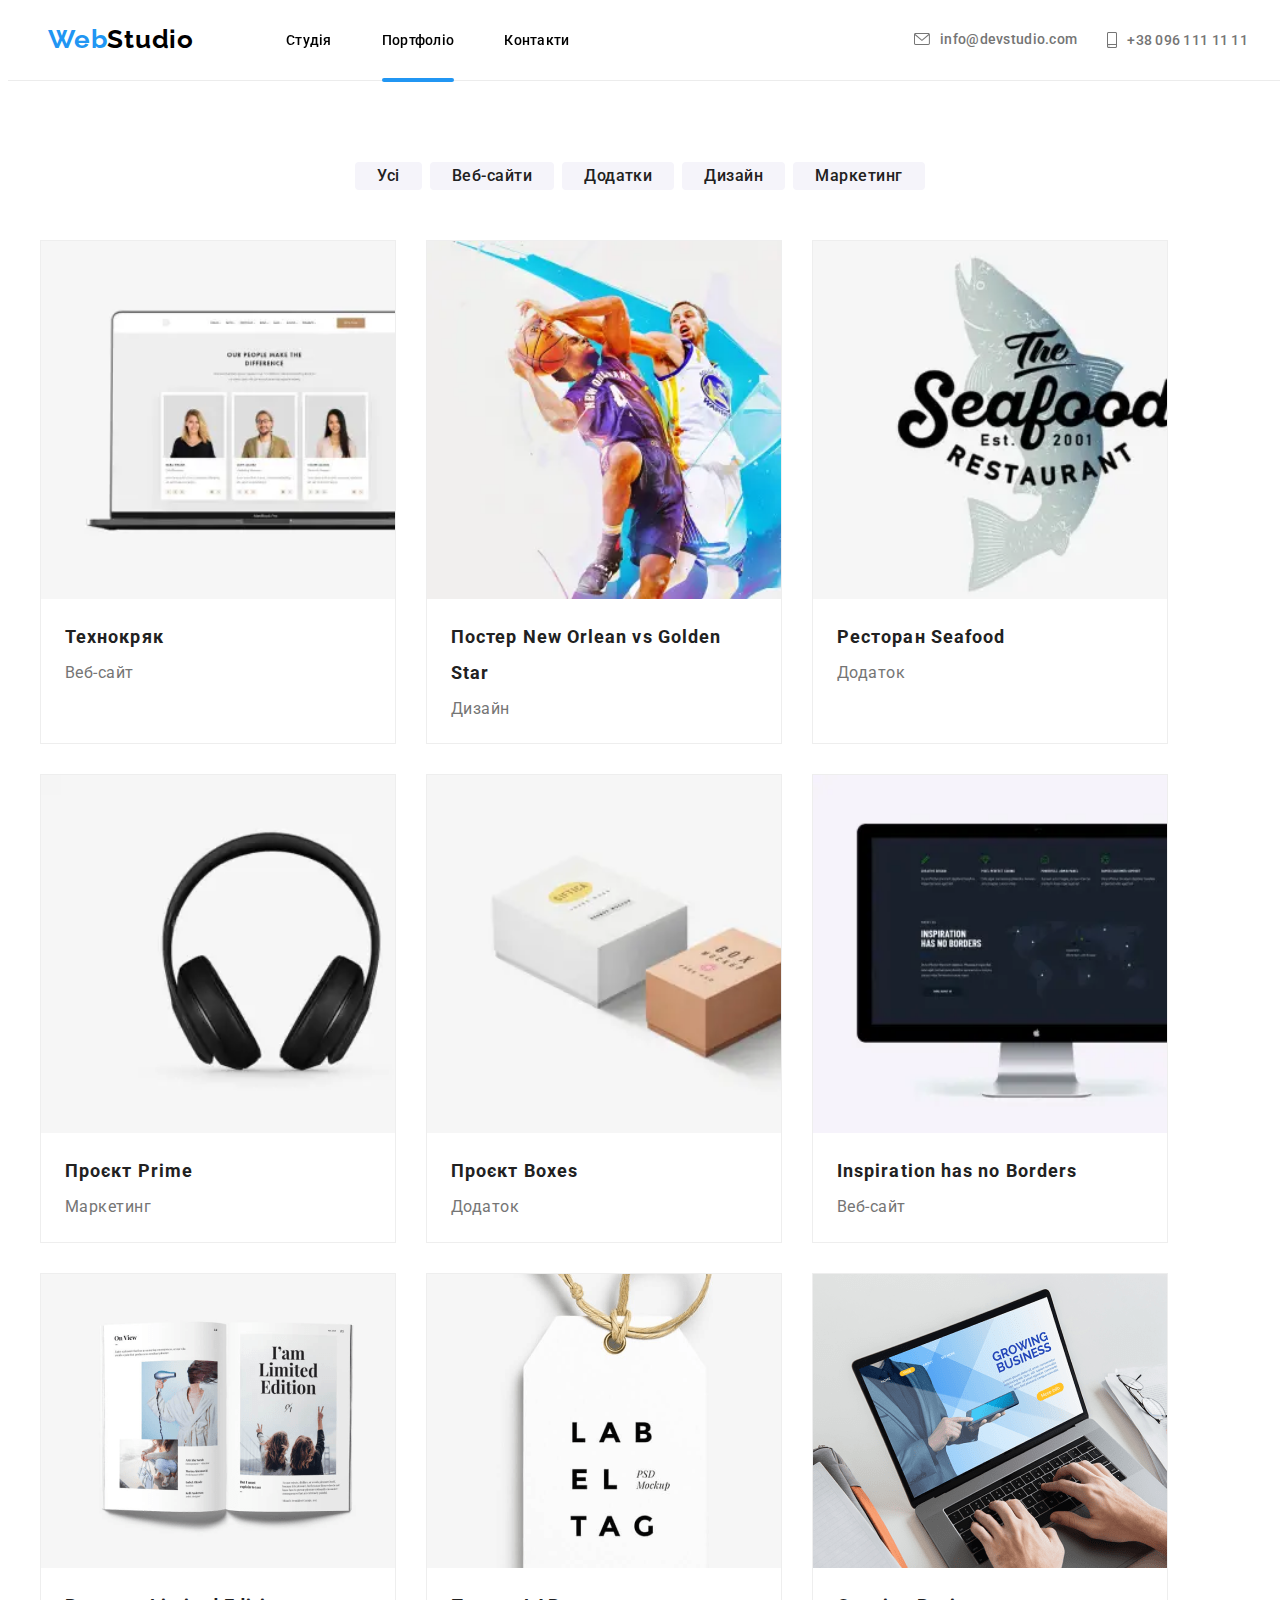
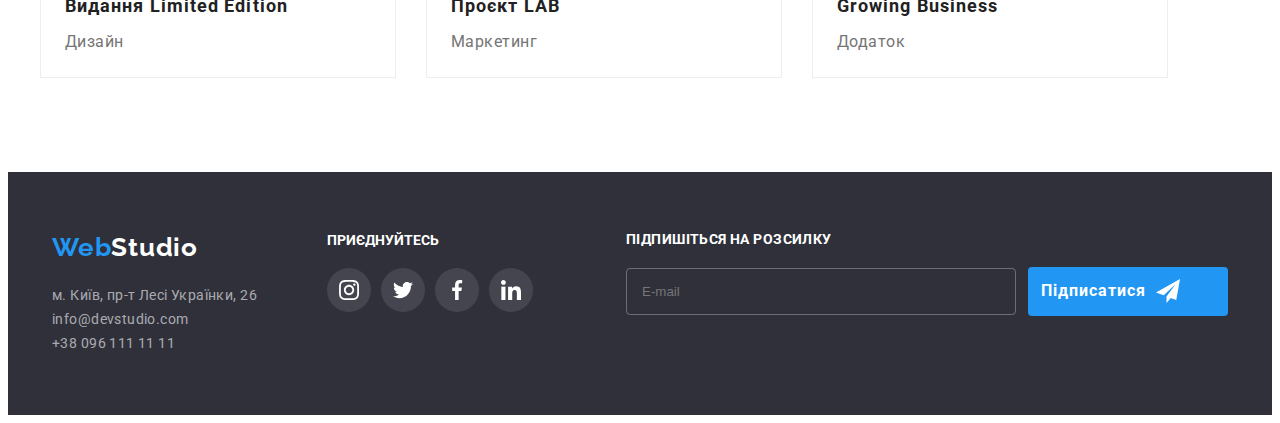
==== commit 890004e7: "push" ====
--- a/portfolio.html
+++ b/portfolio.html
@@ -97,12 +97,12 @@
                                     type="image/jpeg"
                                     />
                                     <source
-                                    media="(min-width:767px)"
+                                    media="(max-width:767px)"
                                     srcset="./img/portfolio/Tech/mob/webp/Tech-mob-webp-1x.webp 1x, ./img/portfolio/Tech/mob/webp/Tech-mob-webp-2x.webp 2x, ./img/portfolio/Tech/mob/webp/Tech-mob-webp-3x.webp 3x"
                                     type="image/webp"
                                     />
                                     <source
-                                    media="(min-width:767px)"
+                                    media="(max-width:767px)"
                                     srcset="./img/portfolio/Tech/mob/jpg/Tech-mob-jpg-1x.jpg 1x, ./img/portfolio/Tech/mob/jpg/Tech-mob-jpg-2x.jpg 2x, ./img/portfolio/Tech/mob/jpg/Tech-mob-jpg-3x.jpg 3x"
                                     type="image/jpeg"
                                     />
@@ -223,7 +223,42 @@
                     <li class="portfolio-list-item">
                         <a href="" class="portfolio-list-link">
                             <div class="img-wrap">
-                                <img src="./img/Проєкт Prime-min.png" alt="Зображення" class="portfolio-list-img">
+
+                                <picture>
+                                    <source
+                                    media="(min-width:1200px)"
+                                    srcset="./img/portfolio/Prime/desk/webp/Prime-desk-webp-1x.webp 1x, ./img/portfolio/Prime/desk/webp/Prime-desk-webp-2x.webp 2x, ./img/portfolio/Prime/desk/webp/Prime-desk-webp-3x.webp"
+                                    type="image/webp"
+                                    />
+                                    <source
+                                    media="(min-width:1200px)"
+                                    srcset="./img/portfolio/Prime/desk/jpg/Prime-desk-jpg-1x.jpg 1x, ./img/portfolio/Prime/desk/jpg/Prime-desk-jpg-2x.jpg 2x, ./img/portfolio/Prime/desk/jpg/Prime-desk-jpg-3x.jpg"
+                                    type="image/jpeg"
+                                    />
+                                    <source
+                                    media="(min-width:768px)"
+                                    srcset="./img/portfolio/Prime/tab/webp/Prime-tab-webp-1x.webp 1x, ./img/portfolio/Prime/tab/webp/Prime-tab-webp-2x.webp 2x, ./img/portfolio/Prime/tab/webp/Prime-tab-webp-3x.webp"
+                                    type="image/webp"
+                                    />
+                                    <source
+                                    media="(min-width:768px)"
+                                    srcset="./img/portfolio/Prime/tab/jpg/Prime-tab-jpg-1x.jpg 1x, ./img/portfolio/Prime/tab/jpg/Prime-tab-jpg-2x.jpg 2x, ./img/portfolio/Prime/tab/jpg/Prime-tab-jpg-3x.jpg"
+                                    type="image/jpeg"
+                                    />
+                                    <source
+                                    media="(max-width:767px)"
+                                    srcset="./img/portfolio/Prime/mob/webp/Prime-mob-webp-1x.webp 1x, ./img/portfolio/Prime/mob/webp/Prime-mob-webp-2x.webp 2x, ./img/portfolio/Prime/mob/webp/Prime-mob-webp-3x.webp"
+                                    type="image/webp"
+                                    />
+                                    <source
+                                    media="(max-width:767px)"
+                                    srcset="./img/portfolio/Prime/mob/jpg/Prime-mob-jpg-1x.jpg 1x, ./img/portfolio/Prime/mob/jpg/Prime-mob-jpg-2x.jpg 2x, ./img/portfolio/Prime/mob/jpg/Prime-mob-jpg-3x.jpg"
+                                    type="image/jpeg"
+                                    />
+                                    <img src="./img/portfolio/Prime/mob/jpg/Prime-mob-jpg-1x.jpg" alt="Зображення" width="450"/>
+                                </picture>
+
+                                <!-- <img src="./img/Проєкт Prime-min.png" alt="Зображення" class="portfolio-list-img"> -->
                                 <p class="portfolio-list-subtext">Ресурс пропонує комплексні пропозиції з різним рівнем
                                     функціоналу та сервісів. Все це
                                     дозволить відвідувачу отримати вичерпні відомості про компанію чи приватну особу.
@@ -238,7 +273,42 @@
                     <li class="portfolio-list-item">
                         <a href="" class="portfolio-list-link">
                             <div class="img-wrap">
-                                <img src="./img/Проєкт Boxes-min.png" alt="Зображення" class="portfolio-list-img">
+
+                                <picture>
+                                    <source 
+                                    media="(min-width:1200px)"
+                                    srcset="./img/portfolio/Box/desk/webp/Box-desk-webp-1x.webp 1x, ./img/portfolio/Box/desk/webp/Box-desk-webp-2x.webp 2x, ./img/portfolio/Box/desk/webp/Box-desk-webp-3x.webp"
+                                    type="image/webp" 
+                                    />
+                                    <source 
+                                    media="(min-width:1200px)"
+                                    srcset="./img/portfolio/Box/desk/jpg/Box-desk-jpg-1x.jpg 1x, ./img/portfolio/Box/desk/jpg/Box-desk-jpg-2x.jpg 2x, ./img/portfolio/Box/desk/jpg/Box-desk-jpg-3x.jpg"
+                                    type="image/jpeg" 
+                                    />
+                                    <source 
+                                    media="(min-width:768px)"
+                                    srcset="./img/portfolio/Box/tab/webp/Box-tab-webp-1x.webp 1x, ./img/portfolio/Box/tab/webp/Box-tab-webp-2x.webp 2x, ./img/portfolio/Box/tab/webp/Box-tab-webp-3x.webp"
+                                    type="image/webp" 
+                                    />
+                                    <source 
+                                    media="(min-width:768px)"
+                                    srcset="./img/portfolio/Box/tab/jpg/Box-tab-jpg-1x.jpg 1x, ./img/portfolio/Box/tab/jpg/Box-tab-jpg-2x.jpg 2x, ./img/portfolio/Box/tab/jpg/Box-tab-jpg-3x.jpg"
+                                    type="image/jpeg" 
+                                    />
+                                    <source 
+                                    media="(max-width:767px)"
+                                    srcset="./img/portfolio/Box/mob/webp/Box-mob-webp-1x.webp 1x, ./img/portfolio/Box/mob/webp/Box-mob-webp-2x.webp 2x, ./img/portfolio/Box/mob/webp/Box-mob-webp-3x.webp"
+                                    type="image/webp" 
+                                    />
+                                    <source 
+                                    media="(max-width:767px)"
+                                    srcset="./img/portfolio/Box/mob/jpg/Box-mob-jpg-1x.jpg 1x, ./img/portfolio/Box/mob/jpg/Box-mob-jpg-2x.jpg 2x, ./img/portfolio/Box/mob/jpg/Box-mob-jpg-3x.jpg"
+                                    type="image/jpeg" 
+                                    />
+                                    <img src="./img/portfolio/Box/mob/jpg/Box-mob-jpg-1x.jpg" alt="Зображення" width="450" />
+                                </picture>
+
+                                <!-- <img src="./img/Проєкт Boxes-min.png" alt="Зображення" class="portfolio-list-img"> -->
                                 <p class="portfolio-list-subtext">Ресурс пропонує комплексні пропозиції з різним рівнем
                                     функціоналу та сервісів. Все це
                                     дозволить відвідувачу отримати вичерпні відомості про компанію чи приватну особу.
@@ -253,8 +323,42 @@
                     <li class="portfolio-list-item">
                         <a href="" class="portfolio-list-link">
                             <div class="img-wrap">
-                                <img src="./img/Inspiration has no Borders-min.png" alt="Зображення"
-                                    class="portfolio-list-img">
+
+                                <picture>
+                                    <source 
+                                    media="(min-width:1200px)"
+                                    srcset="./img/portfolio/Border/desk/webp/Border-desk-webp-1x.webp 1x, ./img/portfolio/Border/desk/webp/Border-desk-webp-2x.webp 2x, ./img/portfolio/Border/desk/webp/Border-desk-webp-3x.webp"
+                                    type="image/webp" 
+                                    />
+                                    <source 
+                                    media="(min-width:1200px)"
+                                    srcset="./img/portfolio/Border/desk/jpg/Border-desk-jpg-1x.jpg 1x, ./img/portfolio/Border/desk/jpg/Border-desk-jpg-2x.jpg 2x, ./img/portfolio/Border/desk/jpg/Border-desk-jpg-3x.jpg"
+                                    type="image/jpeg" 
+                                    />
+                                    <source 
+                                    media="(min-width:768px)"
+                                    srcset="./img/portfolio/Border/tab/webp/Border-tab-webp-1x.webp 1x, ./img/portfolio/Border/tab/webp/Border-tab-webp-2x.webp 2x, ./img/portfolio/Border/tab/webp/Border-tab-webp-3x.webp"
+                                    type="image/webp" 
+                                    />
+                                    <source 
+                                    media="(min-width:768px)"
+                                    srcset="./img/portfolio/Border/tab/jpg/Border-tab-jpg-1x.jpg 1x, ./img/portfolio/Border/tab/jpg/Border-tab-jpg-2x.jpg 2x, ./img/portfolio/Border/tab/jpg/Border-tab-jpg-3x.jpg"
+                                    type="image/jpeg" 
+                                    />
+                                    <source 
+                                    media="(max-width:767px)"
+                                    srcset="./img/portfolio/Border/mob/webp/Border-mob-webp-1x.webp 1x, ./img/portfolio/Border/mob/webp/Border-mob-webp-2x.webp 2x, ./img/portfolio/Border/mob/webp/Border-mob-webp-3x.webp"
+                                    type="image/webp" 
+                                    />
+                                    <source 
+                                    media="(max-width:767px)"
+                                    srcset="./img/portfolio/Border/mob/jpg/Border-mob-jpg-1x.jpg 1x, ./img/portfolio/Border/mob/jpg/Border-mob-jpg-2x.jpg 2x, ./img/portfolio/Border/mob/jpg/Border-mob-jpg-3x.jpg"
+                                    type="image/jpeg" 
+                                    />
+                                    <img src="./img/portfolio/Border/mob/jpg/Border-mob-jpg-1x.jpg" alt="Зображення" width="450" />
+                                </picture>
+
+                                <!-- <img src="./img/Inspiration has no Borders-min.png" alt="Зображення" class="portfolio-list-img"> -->
                                 <p class="portfolio-list-subtext">Ресурс пропонує комплексні пропозиції з різним рівнем
                                     функціоналу та сервісів. Все це
                                     дозволить відвідувачу отримати вичерпні відомості про компанію чи приватну особу.
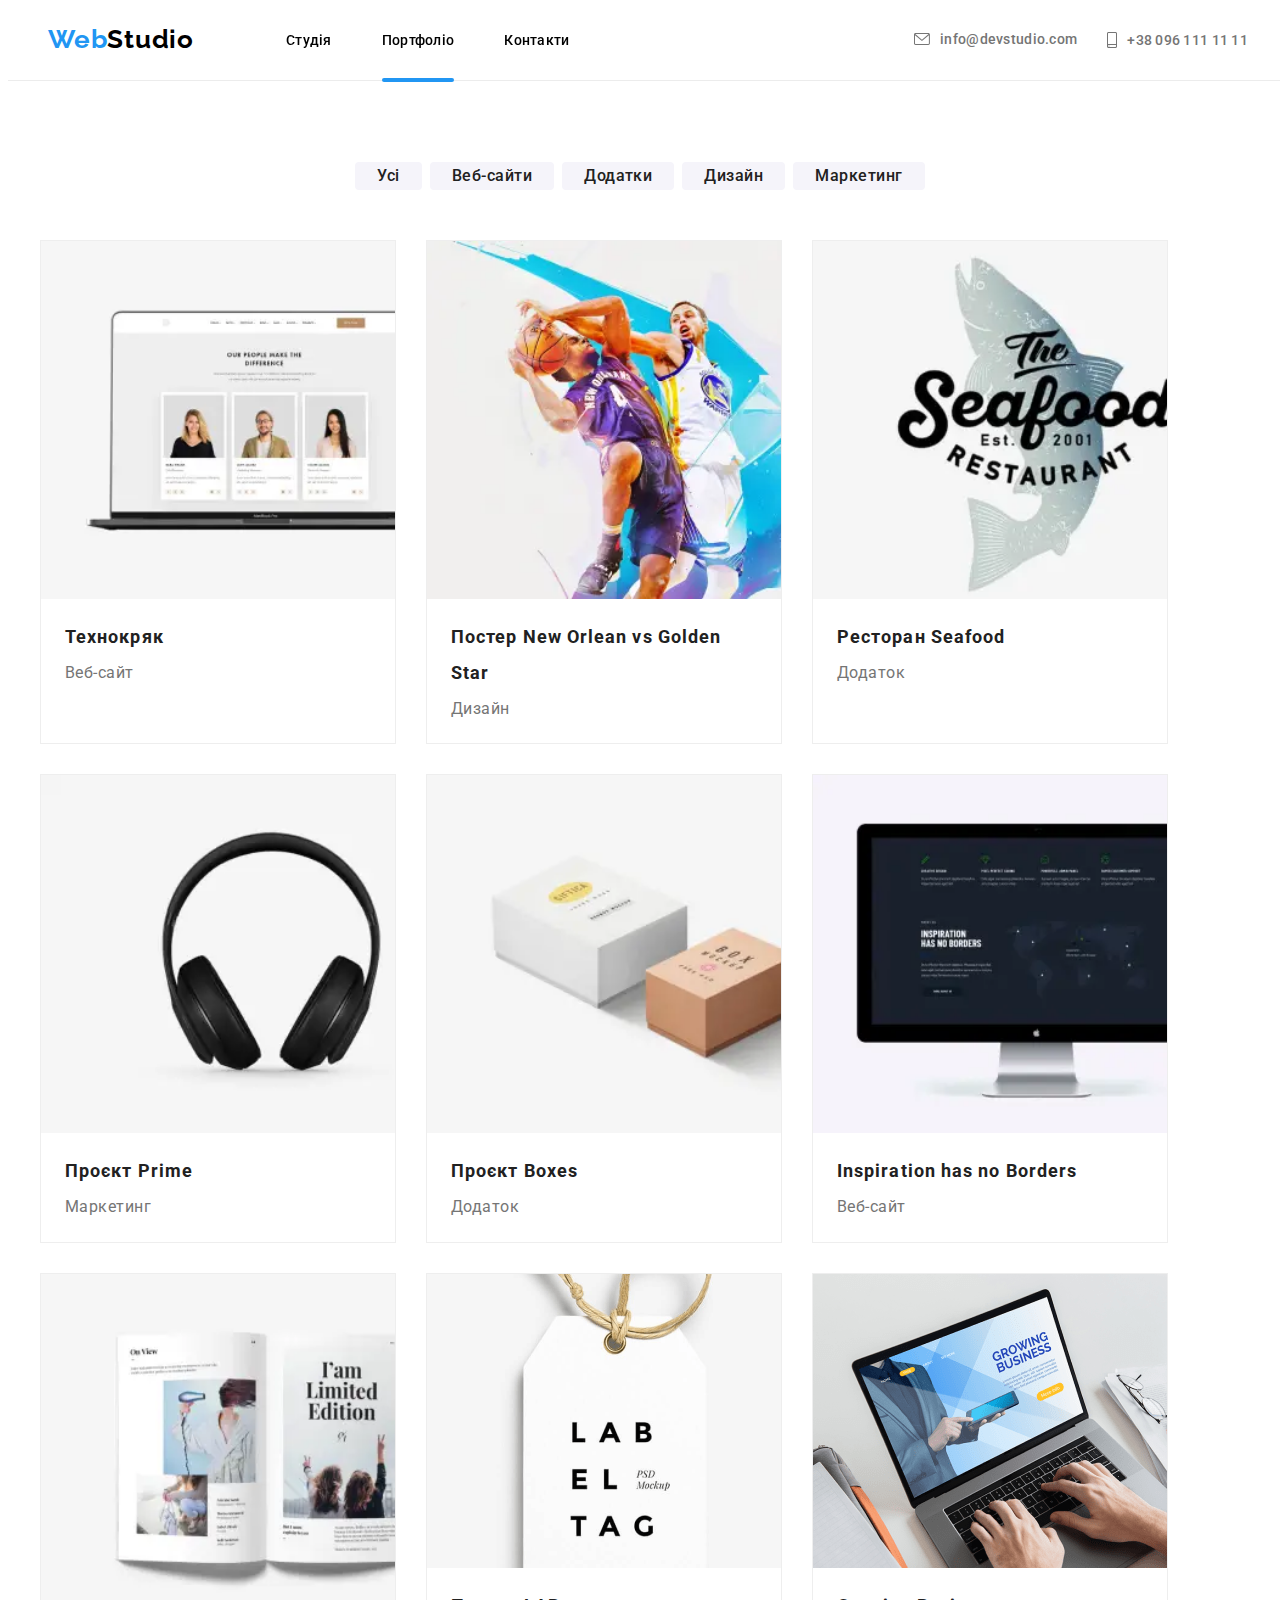
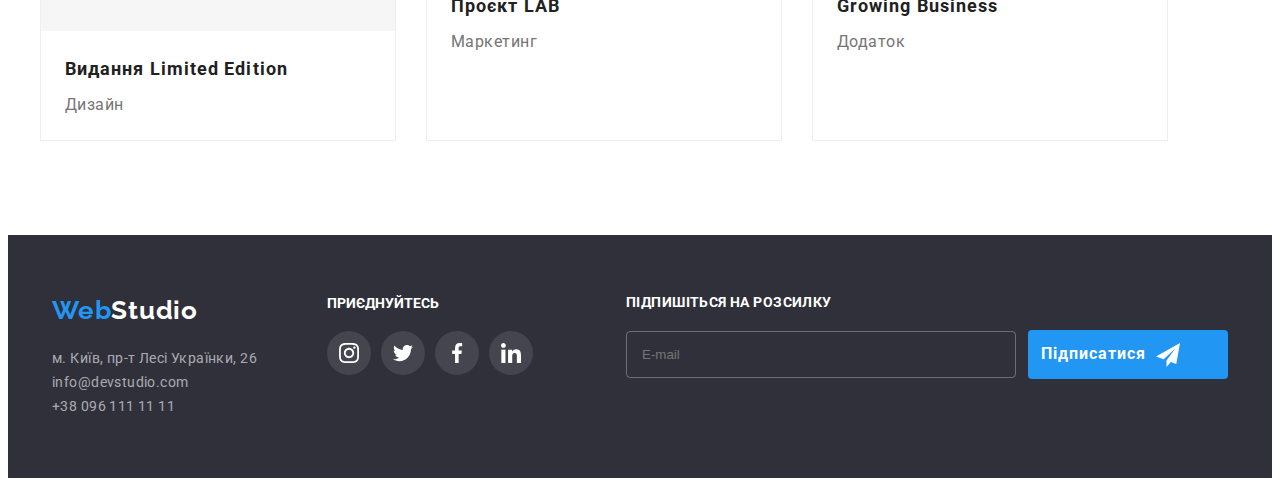
==== commit 78b37e10: "push" ====
--- a/portfolio.html
+++ b/portfolio.html
@@ -373,8 +373,42 @@
                     <li class="portfolio-list-item">
                         <a href="" class="portfolio-list-link">
                             <div class="img-wrap">
-                                <img src="./img/Видання Limited Edition-min.png" alt="Зображення"
-                                    class="portfolio-list-img">
+
+                                <picture>
+                                    <source 
+                                    media="(min-width:1200px)"
+                                    srcset="./img/portfolio/Lim/desk/webp/Lim-desk-webp-1x.webp 1x, ./img/portfolio/Lim/desk/webp/Lim-desk-webp-2x.webp 2x, ./img/portfolio/Lim/desk/webp/Lim-desk-webp-3x.webp"
+                                    type="image/webp" 
+                                    />
+                                    <source 
+                                    media="(min-width:1200px)"
+                                    srcset="./img/portfolio/Lim/desk/jpg/Lim-desk-jpg-1x.jpg 1x, ./img/portfolio/Lim/desk/jpg/Lim-desk-jpg-2x.jpg 2x, ./img/portfolio/Lim/desk/jpg/Lim-desk-jpg-3x.jpg"
+                                    type="image/jpeg" 
+                                    />
+                                    <source 
+                                    media="(min-width:768px)"
+                                    srcset="./img/portfolio/Lim/tab/webp/Lim-tab-webp-1x.webp 1x, ./img/portfolio/Lim/tab/webp/Lim-tab-webp-2x.webp 2x, ./img/portfolio/Lim/tab/webp/Lim-tab-webp-3x.webp"
+                                    type="image/webp" 
+                                    />
+                                    <source 
+                                    media="(min-width:768px)"
+                                    srcset="./img/portfolio/Lim/tab/jpg/Lim-tab-jpg-1x.jpg 1x, ./img/portfolio/Lim/tab/jpg/Lim-tab-jpg-2x.jpg 2x, ./img/portfolio/Lim/tab/jpg/Lim-tab-jpg-3x.jpg"
+                                    type="image/jpeg" 
+                                    />
+                                    <source 
+                                    media="(max-width:767px)"
+                                    srcset="./img/portfolio/Lim/mob/webp/Lim-mob-webp-1x.webp 1x, ./img/portfolio/Lim/mob/webp/Lim-mob-webp-2x.webp 2x, ./img/portfolio/Lim/mob/webp/Lim-mob-webp-3x.webp"
+                                    type="image/webp" 
+                                    />
+                                    <source 
+                                    media="(max-width:767px)"
+                                    srcset="./img/portfolio/Lim/mob/jpg/Lim-mob-jpg-1x.jpg 1x, ./img/portfolio/Lim/mob/jpg/Lim-mob-jpg-2x.jpg 2x, ./img/portfolio/Lim/mob/jpg/Lim-mob-jpg-3x.jpg"
+                                    type="image/jpeg" 
+                                    />
+                                    <img src="./img/portfolio/Lim/mob/jpg/Lim-mob-jpg-1x.jpg" alt="Зображення" width="450" />
+                                </picture>
+
+                                <!-- <img src="./img/Видання Limited Edition-min.png" alt="Зображення class="portfolio-list-img" > -->
                                 <p class="portfolio-list-subtext">Ресурс пропонує комплексні пропозиції з різним рівнем
                                     функціоналу та сервісів. Все це
                                     дозволить відвідувачу отримати вичерпні відомості про компанію чи приватну особу.
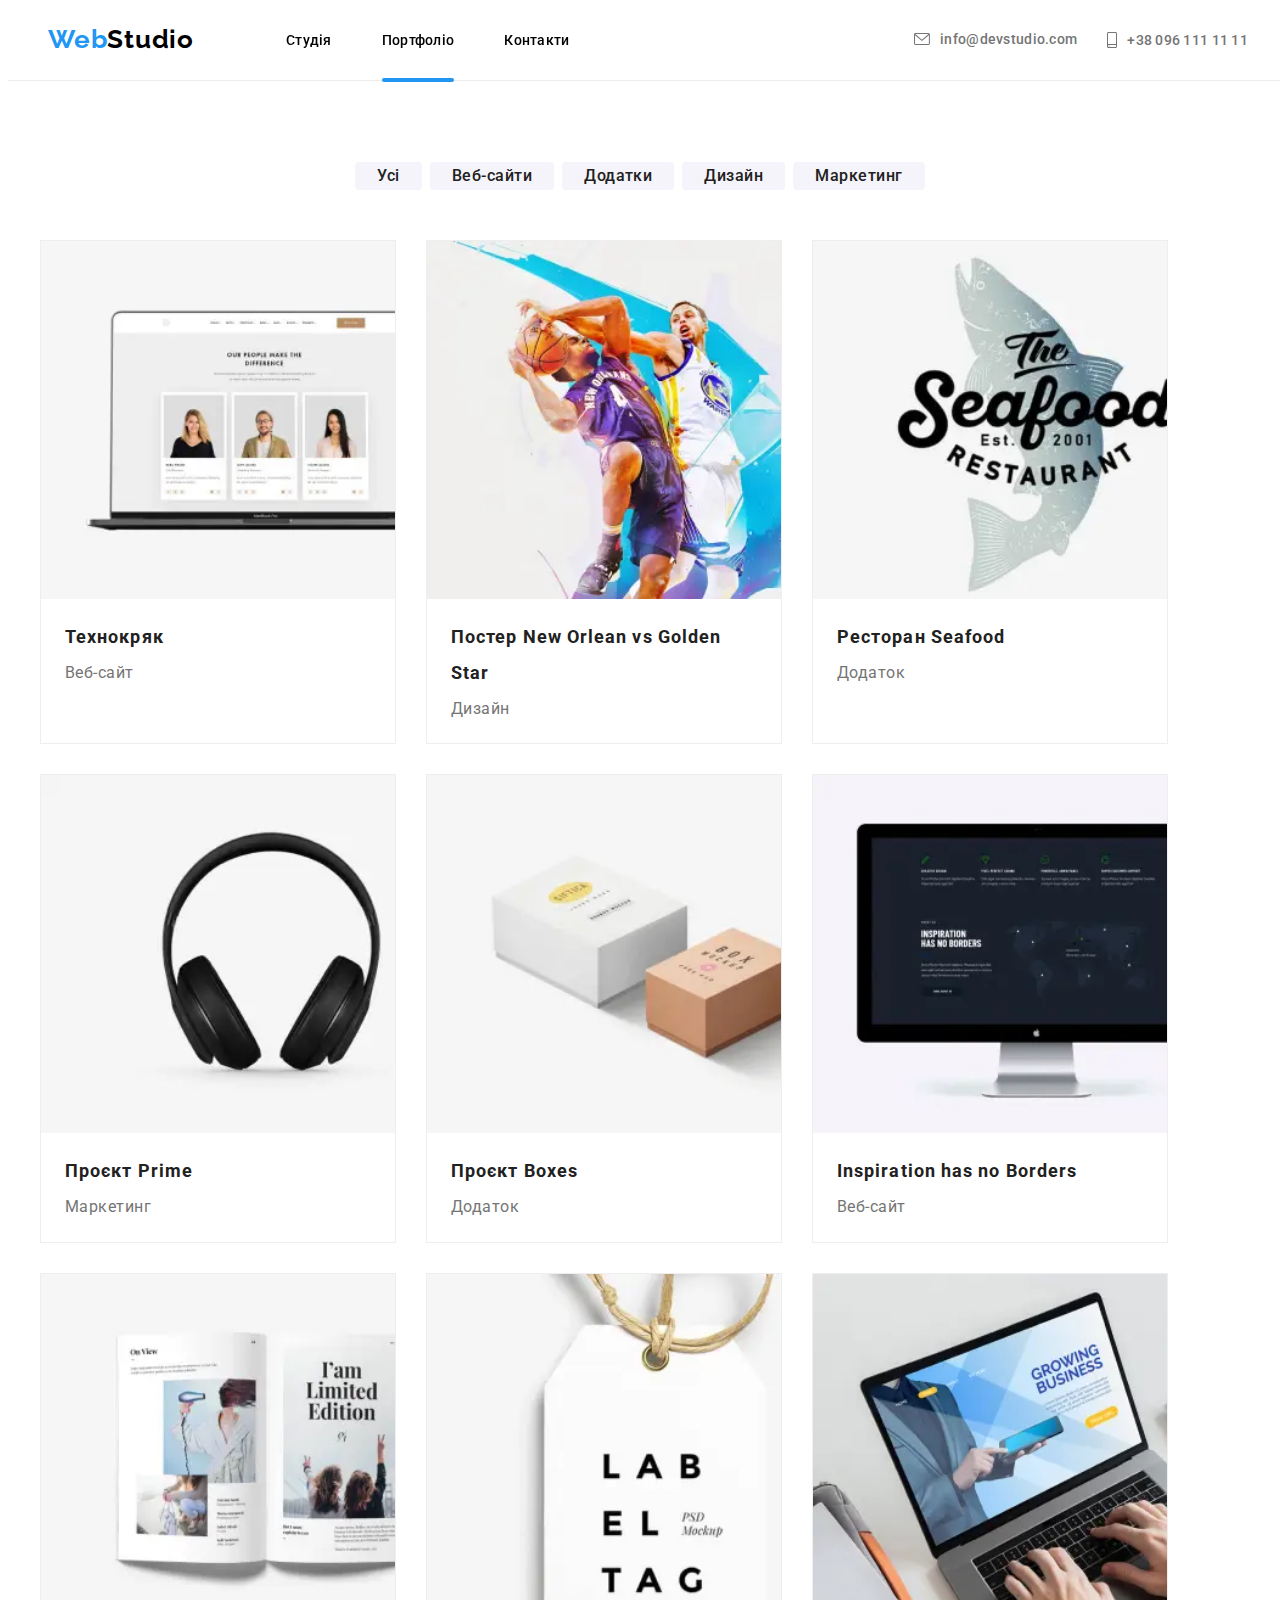
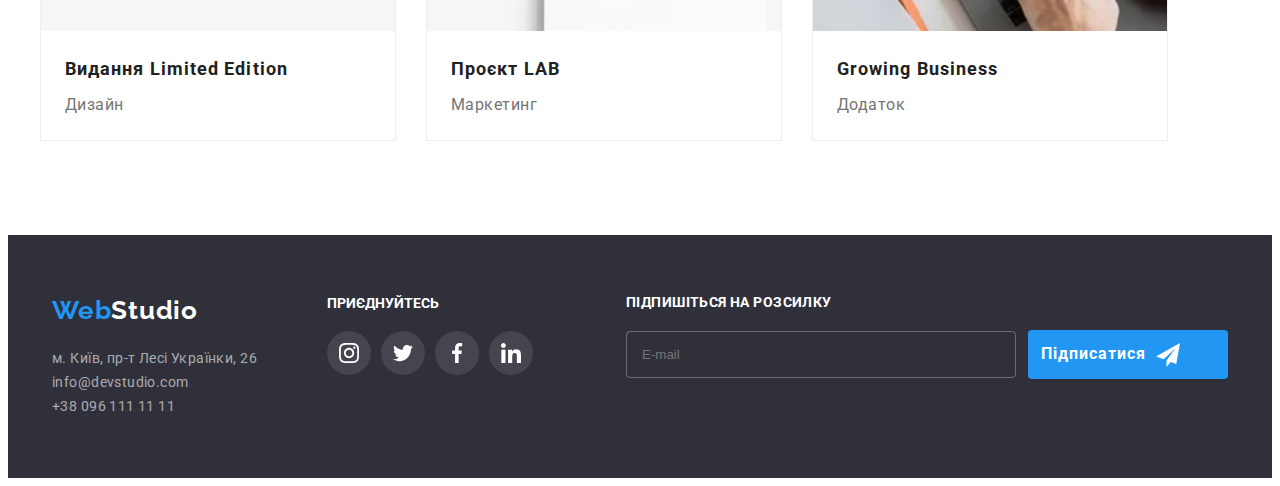
==== commit 192d5a3b: "push" ====
--- a/portfolio.html
+++ b/portfolio.html
@@ -26,8 +26,7 @@
                 <nav class="nav">
                     <ul class="nav-list">
                         <li class="nav-list-item"><a href="./index.html" class="nav-list-link">Студія</a></li>
-                        <li class="nav-list-item"><a href="./portfolio.html" class="nav-list-link curent">Портфоліо</a>
-                        </li>
+                        <li class="nav-list-item"><a href="./portfolio.html" class="nav-list-link curent">Портфоліо</a></li>
                         <li class="nav-list-item"><a href="" class="nav-list-link">Контакти</a></li>
                     </ul>
                 </nav>
@@ -49,14 +48,44 @@
                         </a>
                     </li>
                 </ul>
-                <button class="nav-btn">
+                <button class="nav-btn menu-open-btn">
                     <svg class="nav-btn-svg" width="24" height="16">
                         <use href="./symbol-defs.svg#icon-menu"></use>
                     </svg>
                 </button>
             </div>
         </div>
-        <div class="mob-menu is-hidden"></div>
+
+        <div class="mob-menu is-hidden">
+            <div class="container mob-menu-container">
+                <div class="mob-menu-top">
+                    <button type="button" class="menu-btn menu-close-btn">
+                        <svg class="mob-menu-svg" width="29" height="29">
+                            <use href="./symbol-defs.svg#icon-close"></use>
+                        </svg>
+                    </button>
+                    <nav class="nav-menu">
+                        <ul class="nav-menu-list">
+                            <li class="nav-menu-list-item"><a href="" class="nav-menu-list-link">Студія</a></li>
+                            <li class="nav-menu-list-item"><a href="" class="nav-menu-list-link">Портфоліо</a></li>
+                            <li class="nav-menu-list-item"><a href="" class="nav-menu-list-link">Контакти</a></li>
+                        </ul>
+                    </nav>
+                </div>
+                <div class="mob-menu-bottom">
+                    <ul class="contacts-menu-list">
+                        <li class="contacts-menu-list-item"><a href="" class="contacts-menu-list-link">+38 096 111 11 11</a></li>
+                        <li class="contacts-menu-list-item"><a href="" class="contacts-menu-list-link">info@devstudio.com</a></li>
+                    </ul>
+                    <ul class="social-menu-list">
+                        <li class="social-menu-list-item"><a href="" class="social-menu-list-link">Instagram</a></li>
+                        <li class="social-menu-list-item"><a href="" class="social-menu-list-link">Twitter</a></li>
+                        <li class="social-menu-list-item"><a href="" class="social-menu-list-link">Facebook</a></li>
+                        <li class="social-menu-list-item"><a href="" class="social-menu-list-link">LinkedIn</a></li>
+                    </ul>
+                </div>
+            </div>
+        </div>
     </header>
 
     <main>
@@ -423,7 +452,42 @@
                     <li class="portfolio-list-item">
                         <a href="" class="portfolio-list-link">
                             <div class="img-wrap">
-                                <img src="./img/Проєкт LAB-min.png" alt="Зображення" class="portfolio-list-img">
+
+                                <picture>
+                                    <source 
+                                    media="(min-width:1200px)"
+                                    srcset="./img/portfolio/Lab/desk/webp/Lab-desk-webp-1x.webp 1x, ./img/portfolio/Lab/desk/webp/Lab-desk-webp-2x.webp 2x, ./img/portfolio/Lab/desk/webp/Lab-desk-webp-3x.webp"
+                                    type="image/webp" 
+                                    />
+                                    <source 
+                                    media="(min-width:1200px)"
+                                    srcset="./img/portfolio/Lab/desk/jpg/Lab-desk-jpg-1x.jpg 1x, ./img/portfolio/Lab/desk/jpg/Lab-desk-jpg-2x.jpg 2x, ./img/portfolio/Lab/desk/jpg/Lab-desk-jpg-3x.jpg"
+                                    type="image/jpeg" 
+                                    />
+                                    <source 
+                                    media="(min-width:768px)"
+                                    srcset="./img/portfolio/Lab/tab/webp/Lab-tab-webp-1x.webp 1x, ./img/portfolio/Lab/tab/webp/Lab-tab-webp-2x.webp 2x, ./img/portfolio/Lab/tab/webp/Lab-tab-webp-3x.webp"
+                                    type="image/webp" 
+                                    />
+                                    <source 
+                                    media="(min-width:768px)"
+                                    srcset="./img/portfolio/Lab/tab/jpg/Lab-tab-jpg-1x.jpg 1x, ./img/portfolio/Lab/tab/jpg/Lab-tab-jpg-2x.jpg 2x, ./img/portfolio/Lab/tab/jpg/Lab-tab-jpg-3x.jpg"
+                                    type="image/jpeg" 
+                                    />
+                                    <source 
+                                    media="(max-width:767px)"
+                                    srcset="./img/portfolio/Lab/mob/webp/Lab-mob-webp-1x.webp 1x, ./img/portfolio/Lab/mob/webp/Lab-mob-webp-2x.webp 2x, ./img/portfolio/Lab/mob/webp/Lab-mob-webp-3x.webp"
+                                    type="image/webp" 
+                                    />
+                                    <source 
+                                    media="(max-width:767px)"
+                                    srcset="./img/portfolio/Lab/mob/jpg/Lab-mob-jpg-1x.jpg 1x, ./img/portfolio/Lab/mob/jpg/Lab-mob-jpg-2x.jpg 2x, ./img/portfolio/Lab/mob/jpg/Lab-mob-jpg-3x.jpg"
+                                    type="image/jpeg" 
+                                    />
+                                    <img src="./img/portfolio/Lab/mob/jpg/Lab-mob-jpg-1x.jpg" alt="Зображення" width="450" />
+                                </picture>
+
+                                <!-- <img src="./img/Проєкт LAB-min.png" alt="Зображення" class="portfolio-list-img"> -->
                                 <p class="portfolio-list-subtext">Ресурс пропонує комплексні пропозиції з різним рівнем
                                     функціоналу та сервісів. Все це
                                     дозволить відвідувачу отримати вичерпні відомості про компанію чи приватну особу.
@@ -438,8 +502,42 @@
                     <li class="portfolio-list-item">
                         <a href="" class="portfolio-list-link">
                             <div class="img-wrap">
-                                <img src="./img/Growing Business-min.png" alt="Зображення"
-                                    class="portfolio-list-img">
+
+                                <picture>
+                                    <source 
+                                    media="(min-width:1200px)"
+                                    srcset="./img/portfolio/Grow/desk/webp/Grow-desk-webp-1x.webp 1x, ./img/portfolio/Grow/desk/webp/Grow-desk-webp-2x.webp 2x, ./img/portfolio/Grow/desk/webp/Grow-desk-webp-3x.webp"
+                                    type="image/webp" 
+                                    />
+                                    <source 
+                                    media="(min-width:1200px)"
+                                    srcset="./img/portfolio/Grow/desk/jpg/Grow-desk-jpg-1x.jpg 1x, ./img/portfolio/Grow/desk/jpg/Grow-desk-jpg-2x.jpg 2x, ./img/portfolio/Grow/desk/jpg/Grow-desk-jpg-3x.jpg"
+                                    type="image/jpeg" 
+                                    />
+                                    <source 
+                                    media="(min-width:768px)"
+                                    srcset="./img/portfolio/Grow/tab/webp/Grow-tab-webp-1x.webp 1x, ./img/portfolio/Grow/tab/webp/Grow-tab-webp-2x.webp 2x, ./img/portfolio/Grow/tab/webp/Grow-tab-webp-3x.webp"
+                                    type="image/webp" 
+                                    />
+                                    <source 
+                                    media="(min-width:768px)"
+                                    srcset="./img/portfolio/Grow/tab/jpg/Grow-tab-jpg-1x.jpg 1x, ./img/portfolio/Grow/tab/jpg/Grow-tab-jpg-2x.jpg 2x, ./img/portfolio/Grow/tab/jpg/Grow-tab-jpg-3x.jpg"
+                                    type="image/jpeg" 
+                                    />
+                                    <source 
+                                    media="(max-width:767px)"
+                                    srcset="./img/portfolio/Grow/mob/webp/Grow-mob-webp-1x.webp 1x, ./img/portfolio/Grow/mob/webp/Grow-mob-webp-2x.webp 2x, ./img/portfolio/Grow/mob/webp/Grow-mob-webp-3x.webp"
+                                    type="image/webp" 
+                                    />
+                                    <source 
+                                    media="(max-width:767px)"
+                                    srcset="./img/portfolio/Grow/mob/jpg/Grow-mob-jpg-1x.jpg 1x, ./img/portfolio/Grow/mob/jpg/Grow-mob-jpg-2x.jpg 2x, ./img/portfolio/Grow/mob/jpg/Grow-mob-jpg-3x.jpg"
+                                    type="image/jpeg" 
+                                    />
+                                    <img src="./img/portfolio/Grow/mob/jpg/Grow-mob-jpg-1x.jpg" alt="Зображення" width="450" />
+                                </picture>
+
+                                <!-- <img src="./img/Growing Business-min.png" alt="Зображення" class="portfolio-list-img"> -->
                                 <p class="portfolio-list-subtext">Ресурс пропонує комплексні пропозиції з різним рівнем
                                     функціоналу та сервісів. Все це
                                     дозволить відвідувачу отримати вичерпні відомості про компанію чи приватну особу.
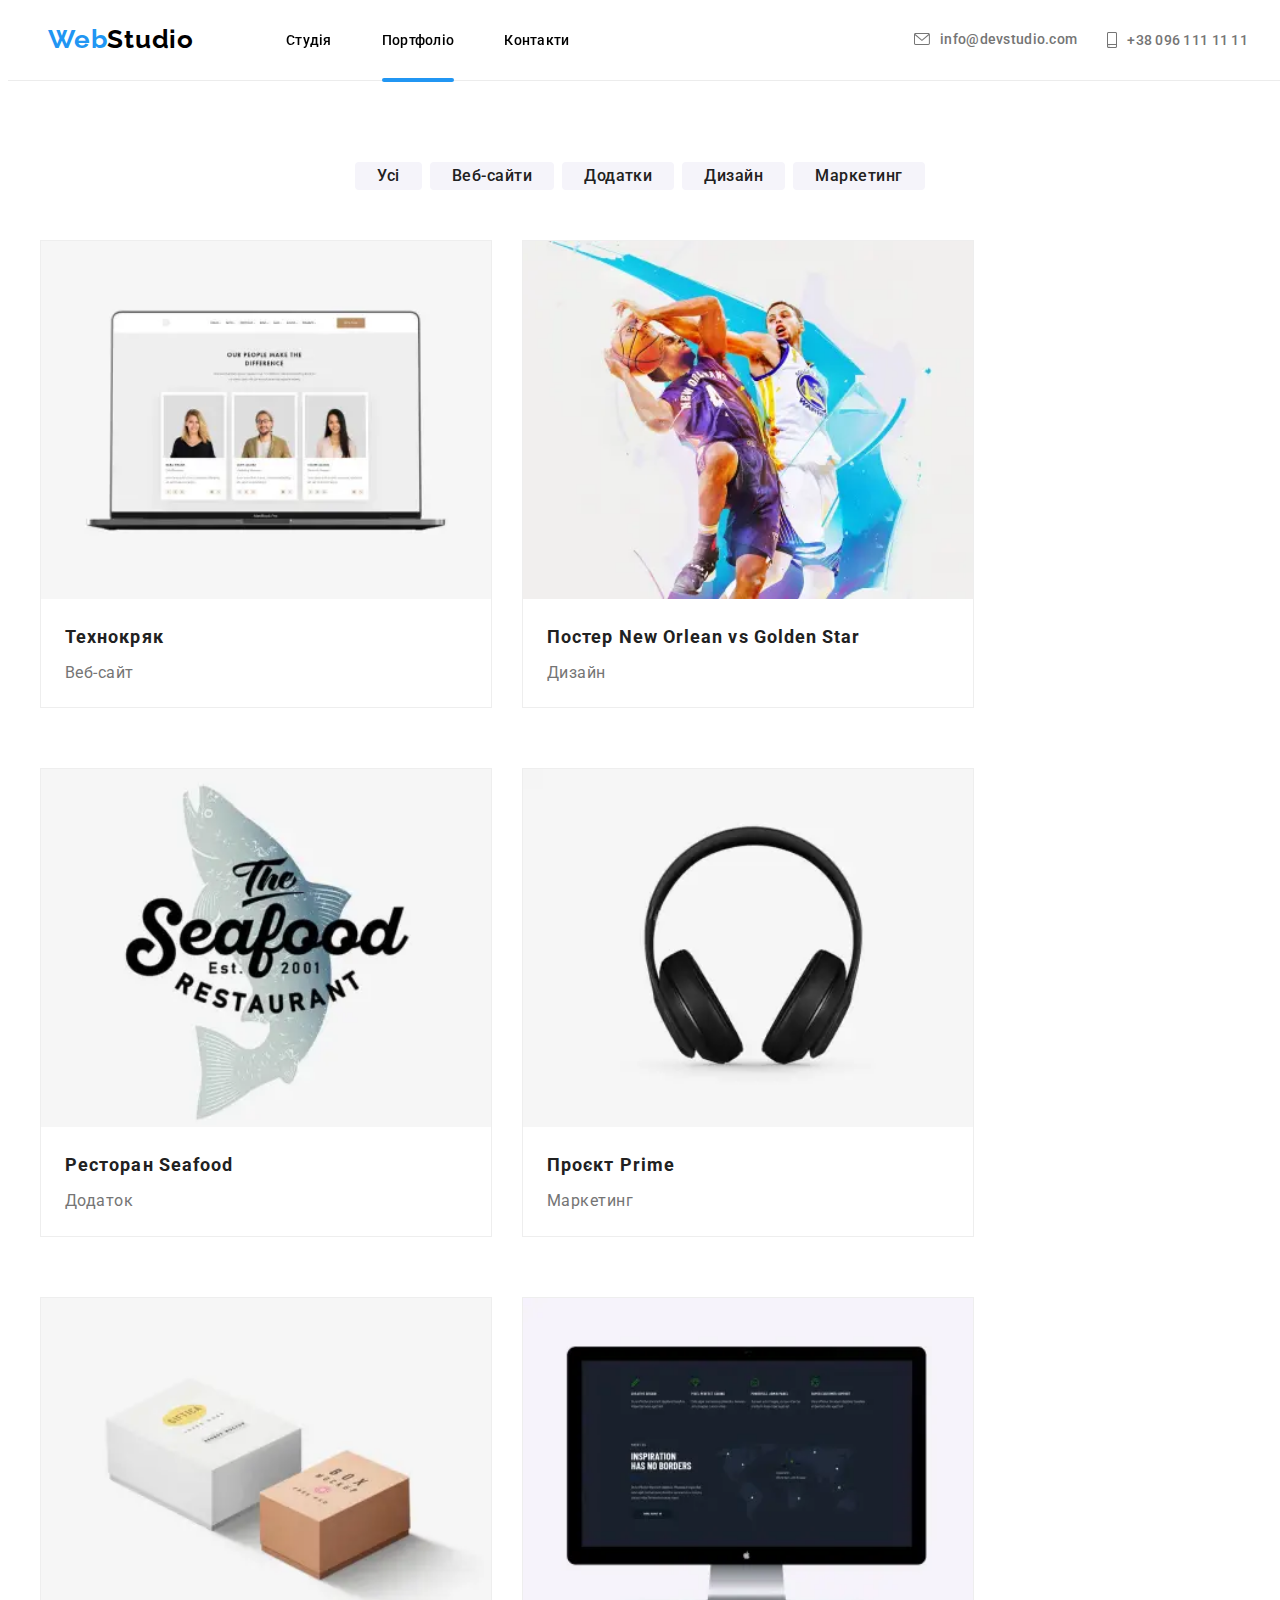
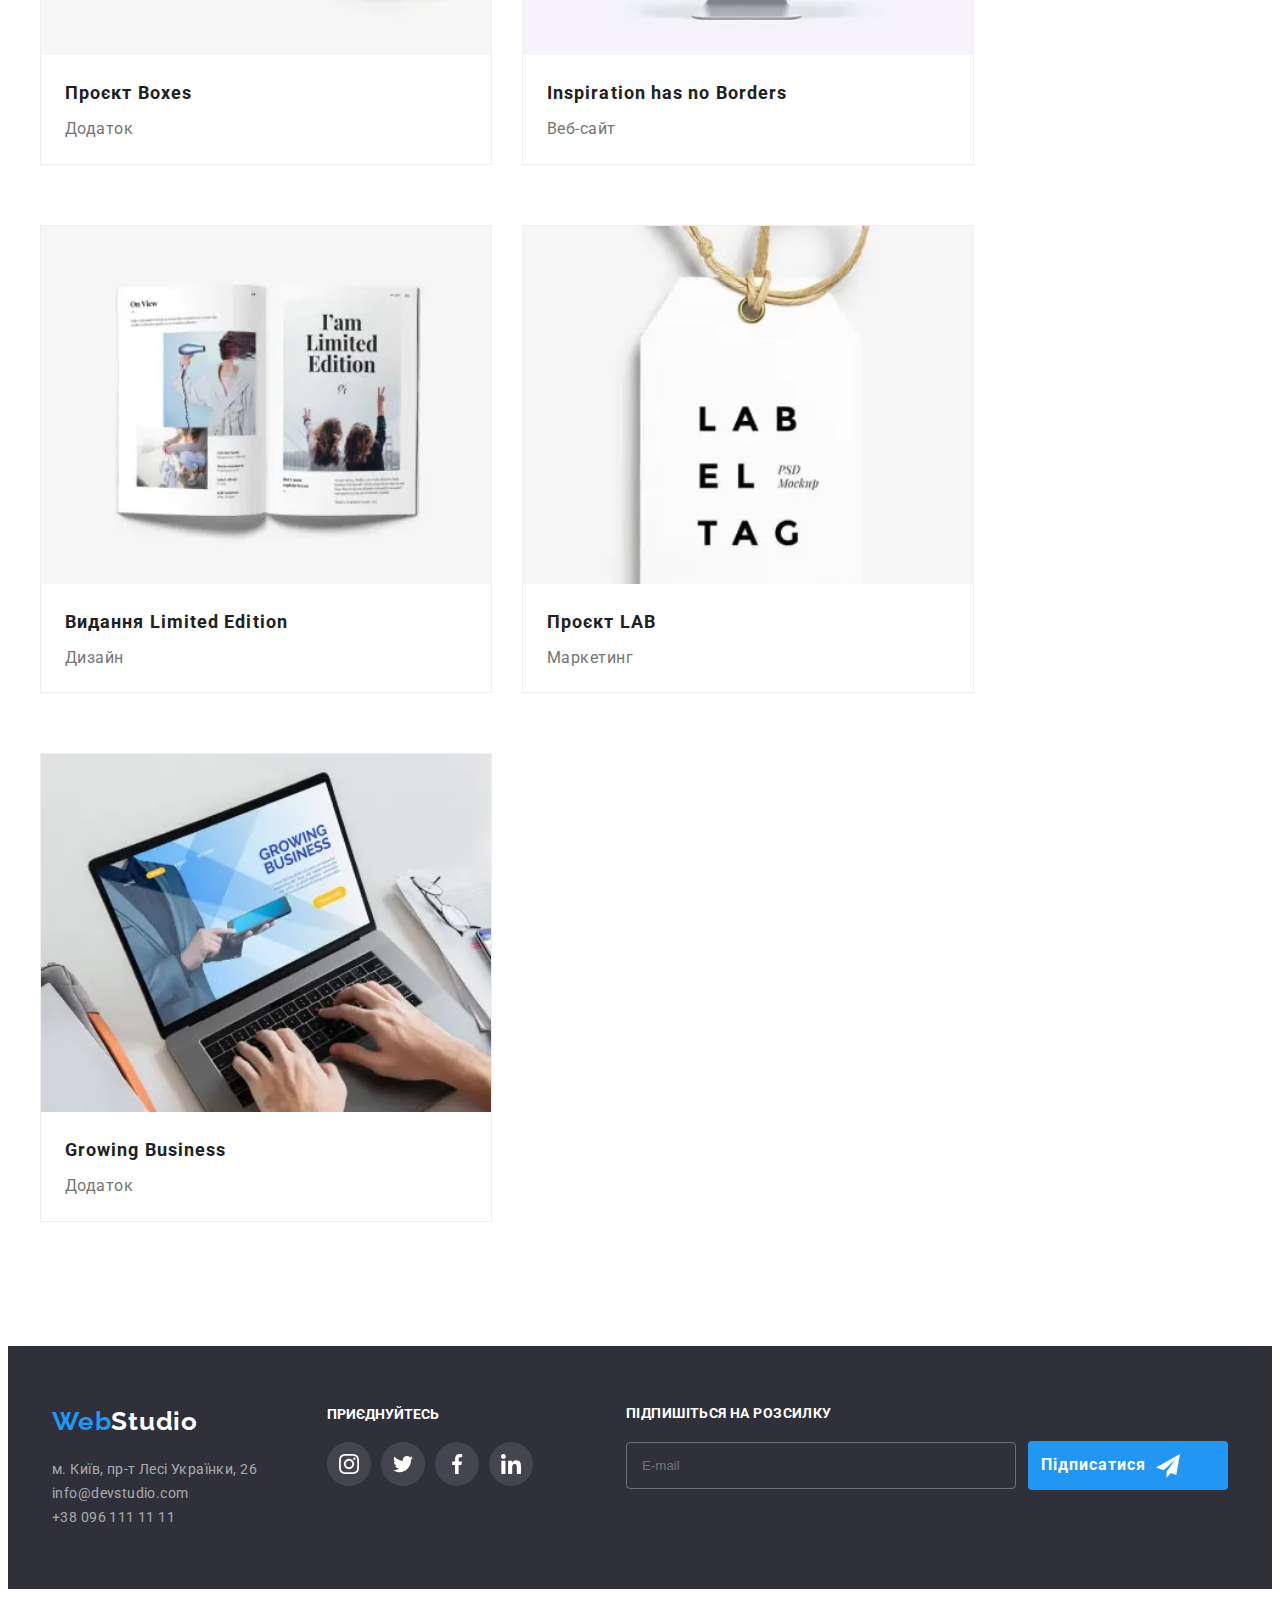
==== commit 38fad3e2: "push" ====
--- a/portfolio.html
+++ b/portfolio.html
@@ -621,7 +621,7 @@
             </div>
         </div>
     </footer>
-
+<script src="./burger.js"></script>
 </body>
 
 </html>--- a/css/main.min.css
+++ b/css/main.min.css
@@ -1 +1 @@
-ul{list-style:none}a{text-decoration:none;color:inherit}ul,h1,h2,h3,h4,h5,h6,p{padding:0;margin:0}img{display:block}button{cursor:pointer;border:none}address{font-style:normal}body{font-family:Roboto;font-size:14px}.filters-list{display:-webkit-box;display:-ms-flexbox;display:flex;-ms-flex-wrap:wrap;flex-wrap:wrap;gap:15px 8px;margin:60px 0 30px 0;max-width:326px}@media screen and (min-width: 767px){.filters-list{display:-webkit-box;display:-ms-flexbox;display:flex;-webkit-box-pack:center;-ms-flex-pack:center;justify-content:center;gap:8px;margin:60px auto 30px auto;max-width:575px}}@media screen and (min-width: 1199px){.filters-list{margin-bottom:50px;gap:8px;display:-webkit-box;display:-ms-flexbox;display:flex;-webkit-box-pack:center;-ms-flex-pack:center;justify-content:center}}.filters-list-btn{font-family:Roboto;font-size:16px;font-weight:500;line-height:1;letter-spacing:.03em;text-align:center;padding:6px 22px;background-color:#f5f4fa;color:#212121;border-radius:4px}.filters-list-btn:hover{background-color:#2196f3;color:#fff}@media screen and (max-width: 767px){.contacts-list{display:none}}@media screen and (min-width: 767px){.contacts-list{display:-webkit-box;display:-ms-flexbox;display:flex;-webkit-box-orient:vertical;-webkit-box-direction:normal;-ms-flex-direction:column;flex-direction:column;gap:10px}}@media screen and (min-width: 1199px){.contacts-list{margin-left:auto;gap:30px;-webkit-box-orient:horizontal;-webkit-box-direction:normal;-ms-flex-direction:row;flex-direction:row}}.contacts-list-svg{fill:currentColor}.contacts-list-link{font-weight:500;line-height:1;letter-spacing:.02em;color:#757575;display:-webkit-box;display:-ms-flexbox;display:flex;-webkit-box-align:center;-ms-flex-align:center;align-items:center;gap:10px}.contacts-list-link:hover{color:#2196f3}.container{padding:0 15px 0 15px;margin:0 auto}@media screen and (min-width: 480px){.container{width:480px}}@media screen and (min-width: 767px){.container{width:768px}}@media screen and (min-width: 1199px){.container{width:1200px}}.header{z-index:1;position:fixed;width:100%;top:0;background-color:#fff;border-bottom:1px solid #ececec}@media screen and (max-width: 767px){.header{padding:16px 0}}@media screen and (min-width: 767px){.header{padding:21px o}}@media screen and (min-width: 1199px){.header{display:-webkit-box;display:-ms-flexbox;display:flex;-webkit-box-pack:justify;-ms-flex-pack:justify;justify-content:space-between}}.header-logo{color:#000;font-size:24px}@media screen and (min-width: 1199px){.header-logo{font-size:26px}}@media screen and (max-width: 767px){.header-wrap{display:-webkit-box;display:-ms-flexbox;display:flex;-webkit-box-align:center;-ms-flex-align:center;align-items:center;-webkit-box-pack:justify;-ms-flex-pack:justify;justify-content:space-between}}@media screen and (min-width: 767px){.header-wrap{display:-webkit-box;display:-ms-flexbox;display:flex;-webkit-box-align:center;-ms-flex-align:center;align-items:center;-webkit-box-pack:justify;-ms-flex-pack:justify;justify-content:space-between}}@media screen and (min-width: 1199px){.header-wrap{display:-webkit-box;display:-ms-flexbox;display:flex;-webkit-box-align:center;-ms-flex-align:center;align-items:center}}.curent::after{position:absolute;content:"";background-color:#2196f3;width:100%;height:4px;border-radius:2px;top:46px;left:0}@media screen and (max-width: 767px){.logo{font-family:Raleway;font-size:24px;font-weight:700;line-height:1.2;letter-spacing:.03em;color:#2196f3;display:block;text-align:center}}@media screen and (min-width: 767px){.logo{font-family:Raleway;font-size:24px;font-weight:700;line-height:1.2;letter-spacing:.03em;color:#2196f3;display:block;text-align:center}}@media screen and (min-width: 1199px){.logo{font-family:Raleway;font-size:26px;font-weight:700;line-height:1.2;letter-spacing:.03em;color:#2196f3;text-align:left}}.modal{position:absolute;top:50%;left:50%;border-radius:4px;-webkit-transform:translate(-50%, -50%);transform:translate(-50%, -50%);max-width:450px;background-color:#fff;padding:40px;transform:translate(-50%, -50%);display:-webkit-box;display:-ms-flexbox;display:flex;-webkit-box-orient:vertical;-webkit-box-direction:normal;-ms-flex-direction:column;flex-direction:column}@media screen and (min-width: 767px){.modal{max-width:528px}}@media screen and (min-width: 1199px){.modal{max-width:528px}}.modal-textarea{resize:none;min-width:370px;min-height:120px;border:1px solid rgba(33,33,33,.2);padding-left:16px;padding-top:12px}@media screen and (min-width: 767px){.modal-textarea{min-width:448px;min-height:138px}}@media screen and (min-width: 1199px){.modal-textarea{min-width:448px;min-height:138px}}.modal-span-privacy{font-size:12px;font-weight:400;line-height:1.7;letter-spacing:.03em}@media screen and (min-width: 767px){.modal-span-privacy{font-size:14px}}@media screen and (min-width: 1199px){.modal-span-privacy{font-size:14px}}.modal-privacy-link{color:#2196f3;border-bottom:1px solid #2196f3}.backdrop{position:fixed;top:0;left:0;width:100%;height:100%;background-color:rgba(0,0,0,.5);opacity:1}.backdrop.is-hidden{opacity:0;pointer-events:none}.hero-modal-form{font-size:12px;font-weight:400;line-height:1.1;letter-spacing:.01em;color:#757575}.hero-modal-title{font-family:Roboto;font-size:20px;font-weight:700;line-height:1.1;letter-spacing:.03em;text-align:center;padding-bottom:12px}.hero-modal-btn-close{position:absolute;padding:6px;top:14px;right:14px;width:30px;height:30px;border:1px solid rgba(0,0,0,.1);border-radius:50px;background-color:#fff}.hero-modal-btn-close:hover svg{fill:#2196f3}.modal-lb-span{position:relative}.modal-lb-svg{fill:currentColor;position:absolute;top:0;left:12px;color:#212121}.hero-modal-lb{display:block;margin-bottom:10px}.hero-modal-privacy-box{display:-webkit-box;display:-ms-flexbox;display:flex;-webkit-box-align:center;-ms-flex-align:center;align-items:center;gap:8px;margin-top:20px;margin-bottom:30px}.hero-modal-privacy-box:hover .input-comment{color:#2196f3}.hero-modal-lb-btn{font-size:16px;font-weight:700;line-height:1.8;letter-spacing:.06em;border-radius:4px;color:#fff;background-color:#2196f3;padding:10px 52px;display:block;margin:0 auto}.input-name,.input-tel,.input-email{width:100%;height:40px;padding-left:42px;border-radius:4px;border:1px solid rgba(33,33,33,.2)}input:focus+svg{fill:#2196f3}.input-tel,.input-email,.input-name,.input-comment,.modal-texarea:focus-within{outline-color:#2196f3}.mob-menu{height:100vh;width:100vw;padding:48px 40px;position:fixed;z-index:1;top:0;left:0;background-color:#fff;-webkit-transform:translateX(0);transform:translateX(0);-webkit-transition:1s;transition:1s}.mob-menu-container{height:100%;display:-webkit-box;display:-ms-flexbox;display:flex;-webkit-box-orient:vertical;-webkit-box-direction:normal;-ms-flex-direction:column;flex-direction:column;-webkit-box-pack:justify;-ms-flex-pack:justify;justify-content:space-between}.mob-menu-svg{fill:currentColor}.menu-close-btn{position:fixed;color:#212121;background:rgba(0,0,0,0);top:10px;right:10px}.nav-menu-list-item{margin-bottom:32px}.nav-menu-list-link{font-family:Roboto;font-size:40px;font-weight:500;letter-spacing:.02em;text-align:left;color:#212121}.nav-menu-list-link:hover{color:#2196f3}.contacts-menu-list{margin-bottom:64px}.contacts-menu-list-item{margin-bottom:32px}.contacts-menu-list-item:first-child{font-family:Roboto;font-size:34px;font-weight:500;letter-spacing:.02em;text-align:left;color:#2196f3}.contacts-menu-list-item:last-child{font-family:Roboto;font-size:24px;font-weight:500;letter-spacing:.02em;text-align:left;color:#757575;margin:0}.social-menu-list{display:-webkit-box;display:-ms-flexbox;display:flex;gap:20px}.social-menu-list-item:not(:last-child){border-right:1px solid rgba(33,33,33,.2);padding-right:10px}.social-menu-list-link{font-family:Roboto;font-size:18px;font-weight:500;letter-spacing:.02em;text-align:left;color:#2196f3}.is-hidden{opacity:0;pointer-events:none;visibility:hidden}.mob-menu.is-hidden{-webkit-transform:translateX(100%);transform:translateX(100%)}.section-clients{padding:60px 0}@media screen and (min-width: 767px){.section-clients{padding:60px 0}}@media screen and (min-width: 1199px){.section-clients{padding:94px 0}}.section-clients-list{display:-webkit-box;display:-ms-flexbox;display:flex;-webkit-box-pack:center;-ms-flex-pack:center;justify-content:center;-ms-flex-wrap:wrap;flex-wrap:wrap;gap:30px}@media screen and (min-width: 767px){.section-clients-list{display:-webkit-box;display:-ms-flexbox;display:flex;-ms-flex-wrap:wrap;flex-wrap:wrap;gap:30px}}@media screen and (min-width: 1199px){.section-clients-list{display:-webkit-box;display:-ms-flexbox;display:flex;-webkit-box-pack:center;-ms-flex-pack:center;justify-content:center;-webkit-box-align:center;-ms-flex-align:center;align-items:center;gap:30px}}.section-clients-list-title{font-size:36px;font-weight:700;line-height:42px;text-align:center;color:#212121;margin-bottom:50px}@media screen and (min-width: 767px){.section-clients-list-title{font-size:28px;margin-bottom:30px}}.section-clients-list-item{width:210px}@media screen and (min-width: 767px){.section-clients-list-item{-ms-flex-preferred-size:calc((100% - 60px)/3);flex-basis:calc((100% - 60px)/3)}}@media screen and (min-width: 1199px){.section-clients-list-item{-ms-flex-preferred-size:calc((100% - 150px)/6);flex-basis:calc((100% - 150px)/6)}}.section-clients-list-link{height:92px;border-radius:4px;border:1px solid #afb1b8;display:-webkit-box;display:-ms-flexbox;display:flex;color:#afb1b8;-webkit-box-align:center;-ms-flex-align:center;align-items:center;-webkit-box-pack:center;-ms-flex-pack:center;justify-content:center}.section-clients-list-link:hover{border-color:#2196f3;color:#2196f3}.section-clients-list-svg{fill:currentColor}@media screen and (max-width: 767px){.section-features{padding:60px 0}}@media screen and (min-width: 767px){.section-features{padding:60px 0}}@media screen and (min-width: 1199px){.section-features{padding:94px 0}}.features-list{display:-webkit-box;display:-ms-flexbox;display:flex;-webkit-box-pack:center;-ms-flex-pack:center;justify-content:center;-ms-flex-wrap:wrap;flex-wrap:wrap;gap:30px}@media screen and (min-width: 767px){.features-list{display:-webkit-box;display:-ms-flexbox;display:flex;-webkit-box-pack:center;-ms-flex-pack:center;justify-content:center;-ms-flex-wrap:wrap;flex-wrap:wrap;gap:30px}}@media screen and (min-width: 1199px){.features-list{display:-webkit-box;display:-ms-flexbox;display:flex;-webkit-box-pack:center;-ms-flex-pack:center;justify-content:center;-ms-flex-wrap:wrap;flex-wrap:wrap;gap:30px}}.features-list-item{max-width:450px}@media screen and (min-width: 767px){.features-list-item{max-width:354px}}@media screen and (min-width: 1199px){.features-list-item{max-width:270px}}.features-list-title{font-size:14px;font-weight:700;line-height:16.41px;letter-spacing:.03em;color:#000;text-align:center}@media screen and (min-width: 767px){.features-list-title{text-align:left}}.features-list-desc{font-size:14px;font-weight:400;line-height:1,1;letter-spacing:.03em;color:#757575;margin-top:10px}.antena::before{content:"";background-color:#f5f4fa;background-image:url("/img/antena.png");background-repeat:no-repeat;background-position:center;border-radius:4px;width:450px;height:120px;display:inline-block;margin-bottom:30px}@media screen and (min-width: 767px){.antena::before{width:354px}}@media screen and (min-width: 1199px){.antena::before{width:270px}}.clock::before{content:"";background-color:#f5f4fa;background-image:url("/img/clock.png");background-repeat:no-repeat;background-position:center;border-radius:4px;width:450px;height:120px;display:inline-block;margin-bottom:30px}@media screen and (min-width: 767px){.clock::before{width:354px}}@media screen and (min-width: 1199px){.clock::before{width:270px}}.desctop::before{content:"";background-color:#f5f4fa;background-image:url("/img/desctop.png");background-repeat:no-repeat;background-position:center;border-radius:4px;width:450px;height:120px;display:inline-block;margin-bottom:30px}@media screen and (min-width: 767px){.desctop::before{width:354px}}@media screen and (min-width: 1199px){.desctop::before{width:270px}}.astronaft::before{content:"";background-color:#f5f4fa;background-image:url("/img/astronaft.png");background-repeat:no-repeat;background-position:center;border-radius:4px;width:450px;height:120px;display:inline-block;margin-bottom:30px}@media screen and (min-width: 767px){.astronaft::before{width:354px}}@media screen and (min-width: 1199px){.astronaft::before{width:270px}}.footer{padding:60px 0;background-color:#2f303a}.footer-logo{font-size:26px;font-weight:700;line-height:31px;letter-spacing:.03em;text-align:center;color:#fff}.footer-text{font-size:14px;font-weight:700;line-height:16px;color:#fff;margin-bottom:20px;text-align:center}@media screen and (min-width: 1199px){.footer-text{text-align:left}}.footer-list{display:-webkit-box;display:-ms-flexbox;display:flex;-webkit-box-pack:center;-ms-flex-pack:center;justify-content:center;gap:10px}@media screen and (min-width: 1199px){.footer-list{margin-right:93px}}.footer-list-link{display:-webkit-box;display:-ms-flexbox;display:flex;-webkit-box-pack:center;-ms-flex-pack:center;justify-content:center;-webkit-box-align:center;-ms-flex-align:center;align-items:center;color:#fff;background-color:rgba(255,255,255,.1);width:44px;height:44px;border-radius:50%}.footer-list-link:hover{background-color:#2196f3;color:#fff}.footer-list-svg{fill:currentColor}@media screen and (min-width: 767px){.footer-wrap{display:-webkit-box;display:-ms-flexbox;display:flex;-webkit-box-pack:center;-ms-flex-pack:center;justify-content:center;-ms-flex-wrap:wrap;flex-wrap:wrap;gap:60px 165px}}@media screen and (min-width: 1199px){.footer-wrap{display:-webkit-box;display:-ms-flexbox;display:flex;-webkit-box-pack:center;-ms-flex-pack:center;justify-content:center;-ms-flex-wrap:nowrap;flex-wrap:nowrap;gap:0}}.footer-form{display:block;-webkit-box-orient:vertical;-webkit-box-direction:normal;-ms-flex-direction:column;flex-direction:column;-webkit-box-align:center;-ms-flex-align:center;align-items:center;gap:12px}@media screen and (min-width: 767px){.footer-form{display:-webkit-box;display:-ms-flexbox;display:flex;gap:12px}}@media screen and (min-width: 1199px){.footer-form{display:-webkit-box;display:-ms-flexbox;display:flex;-webkit-box-orient:horizontal;-webkit-box-direction:normal;-ms-flex-direction:row;flex-direction:row;-webkit-box-align:center;-ms-flex-align:center;align-items:center}}.footer-form-title{font-size:14px;font-weight:700;line-height:1.1;letter-spacing:.03em;color:#fff;text-transform:uppercase;text-align:center;margin-bottom:20px}@media screen and (min-width: 1199px){.footer-form-title{text-align:left}}.footer-form-input{outline:none;background-color:inherit;border:1px solid rgba(255,255,255,.3);border-radius:4px;padding:15px;width:450px;color:#fff}@media screen and (min-width: 767px){.footer-form-input{outline:none;background-color:inherit;border:1px solid rgba(255,255,255,.3);border-radius:4px;padding:15px;width:450px;color:#fff}}@media screen and (min-width: 1199px){.footer-form-input{outline:none;background-color:inherit;border:1px solid rgba(255,255,255,.3);border-radius:4px;padding:15px;width:358px;color:#fff}}.footer-form-btn{font-family:Roboto;font-size:16px;font-weight:700;line-height:1.8;letter-spacing:.06em;text-align:center;width:200px;color:#fff;background-color:#2196f3;padding:10px 13px 10px 26px;display:-webkit-box;display:-ms-flexbox;display:flex;-webkit-box-align:center;-ms-flex-align:center;align-items:center;gap:10px;border-radius:4px;margin:0 auto;margin-top:20px}@media screen and (min-width: 768px){.footer-form-btn{font-family:Roboto;font-size:16px;font-weight:700;line-height:1.8;letter-spacing:.06em;text-align:center;color:#fff;background-color:#2196f3;padding:10px 13px 10px 26px;display:-webkit-box;display:-ms-flexbox;display:flex;-webkit-box-align:center;-ms-flex-align:center;align-items:center;gap:10px;border-radius:4px}}@media screen and (min-width: 1199px){.footer-form-btn{font-family:Roboto;font-size:16px;font-weight:700;line-height:1.8;letter-spacing:.06em;text-align:center;color:#fff;background-color:#2196f3;padding:10px 13px;display:-webkit-box;display:-ms-flexbox;display:flex;-webkit-box-align:center;-ms-flex-align:center;align-items:center;gap:10px;border-radius:4px;margin-top:0}}.footer-form-svg{fill:#fff}.footer-social-links{margin-bottom:60px}@media screen and (min-width: 767px){.footer-social-links{margin-bottom:0}}@media screen and (min-width: 1199px){.footer-social-links{margin-bottom:0}}.location-link{color:#fff}.address{margin-top:20px;margin-bottom:60px;text-align:center}@media screen and (min-width: 767px){.address{margin-top:20px;margin-bottom:0}}@media screen and (min-width: 1199px){.address{text-align:left;margin-right:70px}}.address-list-link{font-weight:400;font-size:14px;letter-spacing:.03em;line-height:24px;text-align:center;color:rgba(255,255,255,.6)}.footer-logo{font-family:Raleway;font-size:24px;font-weight:700;line-height:1.2;letter-spacing:.03em;color:#fff}@media screen and (min-width: 767px){.footer-logo{font-size:26px}}@media screen and (min-width: 1199px){.footer-logo{font-size:26px}}.section-hero{background-color:#2f303a;background-image:-webkit-gradient(linear, left top, right top, from(rgba(47, 48, 58, 0.4)), to(rgba(47, 48, 58, 0.4))),url("/img/Bg_hero-min.png");background-image:linear-gradient(to right, rgba(47, 48, 58, 0.4), rgba(47, 48, 58, 0.4)),url("/img/Bg_hero-min.png");background-repeat:no-repeat;background-position:center;background-size:cover}@media screen and (max-width: 767px){.section-hero{padding:118px 0}}@media screen and (min-width: 767px){.section-hero{padding:200px 0}}@media screen and (min-width: 1199px){.section-hero{padding:200px 0}}.section-hero-title{font-weight:900;line-height:1.3;letter-spacing:.06em;text-align:center;text-transform:uppercase;margin:0 auto;color:#fff}@media screen and (max-width: 767px){.section-hero-title{font-size:26px;max-width:696px}}@media screen and (min-width: 767px){.section-hero-title{font-size:26px;max-width:360px}}@media screen and (min-width: 1199px){.section-hero-title{font-size:44px;max-width:696px}}.section-hero-btn{width:216px;height:50px;border-radius:4px;background-color:#2196f3;font-size:16px;font-weight:700;line-height:1,1;letter-spacing:.06em;text-align:center;color:#fff;display:block;margin:0 auto;margin-top:30px}.nav{display:block;-webkit-box-align:center;-ms-flex-align:center;align-items:center}@media screen and (min-width: 1199px){.nav{margin:0 0 0 92px}}@media screen and (max-width: 767px){.nav-list{display:none}}@media screen and (min-width: 767px){.nav-list{display:-webkit-box;display:-ms-flexbox;display:flex;gap:50px;position:relative}}@media screen and (min-width: 1199px){.nav-list{display:-webkit-box;display:-ms-flexbox;display:flex;gap:50px}}.nav-list-item{padding:32px 0}.nav-list-link{position:relative;font-weight:500;line-height:1;letter-spacing:.02em;color:#000}.nav-list-link:hover{color:#2196f3}.nav-btn{background:rgba(0,0,0,0);display:block;margin-left:auto}@media screen and (min-width: 767px){.nav-btn{display:none}}@media screen and (min-width: 1199px){.nav-btn{display:none}}.section-portfolio{padding:94px 0}@media screen and (min-width: 767px){.portfolio-list{display:-webkit-box;display:-ms-flexbox;display:flex;-webkit-box-orient:horizontal;-webkit-box-direction:normal;-ms-flex-direction:row;flex-direction:row;-ms-flex-wrap:wrap;flex-wrap:wrap;gap:30px}}@media screen and (min-width: 1199px){.portfolio-list{display:-webkit-box;display:-ms-flexbox;display:flex;-ms-flex-wrap:wrap;flex-wrap:wrap;gap:30px}}.portfolio-list-item{max-width:450px;border:1px solid #eee;outline:1px solid #fff;position:relative;color:inherit;margin-bottom:30px;-ms-flex-preferred-size:calc((100% - 30px)/2);flex-basis:calc((100% - 30px)/2)}@media screen and (min-width: 767px){.portfolio-list-item{width:354px;margin:0}}@media screen and (min-width: 1199px){.portfolio-list-item{-ms-flex-preferred-size:calc((100% - 90px)/4);flex-basis:calc((100% - 90px)/4)}}.portfolio-list-title{font-size:18px;font-weight:700;line-height:2;letter-spacing:.06em;margin-bottom:4px;color:#212121}.portfolio-list-text{font-size:16px;font-weight:400;line-height:1.8;letter-spacing:.03em;color:#757575}.portfolio-list-link:hover .portfolio-list-subtext{-webkit-transform:translateY(0);transform:translateY(0)}.portfolio-list-move{padding:20px 24px}.portfolio-list-subtext{position:absolute;top:0;padding-left:24px;padding-right:24px;padding-top:63px;font-size:18px;font-weight:400;line-height:28px;letter-spacing:.03em;color:#fff;background-color:#2196f3;height:100%;-webkit-transform:translateY(100%);transform:translateY(100%);-webkit-transition:250ms cubic-bezier(0.4, 0, 0.2, 1);transition:250ms cubic-bezier(0.4, 0, 0.2, 1)}.portfolio-list-div{padding:20px 24px}.img-wrap{position:relative;overflow:hidden}.section-team{padding:60px 0;background-color:#f5f4fa}@media screen and (min-width: 767px){.section-team{padding:94px 0}}@media screen and (min-width: 1199px){.section-team{padding:94px 0}}.section-team-title{font-size:28px;font-weight:700;line-height:1.1;letter-spacing:.03em;text-align:center;margin-bottom:50px}@media screen and (min-width: 767px){.section-team-title{font-size:28px;margin-bottom:30px}}@media screen and (min-width: 1199px){.section-team-title{font-size:36px;margin-bottom:50px}}.team-list{display:-webkit-box;display:-ms-flexbox;display:flex;-ms-flex-wrap:wrap;flex-wrap:wrap;gap:30px}@media screen and (min-width: 767px){.team-list{display:-webkit-box;display:-ms-flexbox;display:flex;gap:30px}}@media screen and (min-width: 1199px){.team-list{display:-webkit-box;display:-ms-flexbox;display:flex;gap:30px}}.team-list-item{background-color:#fff;width:450px}@media screen and (min-width: 767px){.team-list-item{width:354px}}@media screen and (min-width: 1199px){.team-list-item{width:270px}}.team-list-title{font-size:16px;font-weight:500;line-height:1.1;letter-spacing:.03em;color:#000;text-align:center}.team-list-desc{font-size:16px;font-weight:400;line-height:1.1;letter-spacing:.03em;text-align:center;color:#757575;margin-top:10px}.team-content-wrap{padding:30px 0}.team-title{font-size:36px;font-weight:700;line-height:1,2;letter-spacing:.03em}.team-social-list{display:-webkit-box;display:-ms-flexbox;display:flex;gap:10px;-webkit-box-pack:center;-ms-flex-pack:center;justify-content:center;margin-top:16px}.team-social-list-link{display:-webkit-box;display:-ms-flexbox;display:flex;-webkit-box-pack:center;-ms-flex-pack:center;justify-content:center;-webkit-box-align:center;-ms-flex-align:center;align-items:center;color:#afb1b8;width:44px;height:44px;border-radius:50%}.team-social-list-link:hover{background-color:#2196f3;color:#fff}.team-social-list-svg{fill:currentColor}.section-work{display:none}@media screen and (min-width: 1200px){.section-work{display:block;padding-bottom:94px}}.section-work-title{font-size:36px;font-weight:700;line-height:1.1;letter-spacing:.03em;margin-bottom:50px;text-align:center}.work-list{display:-webkit-box;display:-ms-flexbox;display:flex;-webkit-box-pack:justify;-ms-flex-pack:justify;justify-content:space-between}.work-list-item-div{position:relative}.work-list-item-text{font-size:14px;font-weight:700;line-height:1.1;letter-spacing:.03em;text-align:center;text-transform:uppercase;position:absolute;bottom:0;color:#fff;background-color:rgba(47,48,58,.8);width:100%;height:70px;display:-webkit-box;display:-ms-flexbox;display:flex;-webkit-box-pack:center;-ms-flex-pack:center;justify-content:center;-webkit-box-align:center;-ms-flex-align:center;align-items:center}/*# sourceMappingURL=main.min.css.map */+ul{list-style:none}a{text-decoration:none;color:inherit}ul,h1,h2,h3,h4,h5,h6,p{padding:0;margin:0}img{display:block}button{cursor:pointer;border:none}address{font-style:normal}body{font-family:Roboto;font-size:14px}.filters-list{display:-webkit-box;display:-ms-flexbox;display:flex;-ms-flex-wrap:wrap;flex-wrap:wrap;gap:15px 8px;margin:60px 0 30px 0;max-width:326px}@media screen and (min-width: 767px){.filters-list{display:-webkit-box;display:-ms-flexbox;display:flex;-webkit-box-pack:center;-ms-flex-pack:center;justify-content:center;gap:8px;margin:60px auto 30px auto;max-width:575px}}@media screen and (min-width: 1199px){.filters-list{margin-bottom:50px;gap:8px;display:-webkit-box;display:-ms-flexbox;display:flex;-webkit-box-pack:center;-ms-flex-pack:center;justify-content:center}}.filters-list-btn{font-family:Roboto;font-size:16px;font-weight:500;line-height:1;letter-spacing:.03em;text-align:center;padding:6px 22px;background-color:#f5f4fa;color:#212121;border-radius:4px}.filters-list-btn:hover{background-color:#2196f3;color:#fff}@media screen and (max-width: 767px){.contacts-list{display:none}}@media screen and (min-width: 767px){.contacts-list{display:-webkit-box;display:-ms-flexbox;display:flex;-webkit-box-orient:vertical;-webkit-box-direction:normal;-ms-flex-direction:column;flex-direction:column;gap:10px}}@media screen and (min-width: 1199px){.contacts-list{margin-left:auto;gap:30px;-webkit-box-orient:horizontal;-webkit-box-direction:normal;-ms-flex-direction:row;flex-direction:row}}.contacts-list-svg{fill:currentColor}.contacts-list-link{font-weight:500;line-height:1;letter-spacing:.02em;color:#757575;display:-webkit-box;display:-ms-flexbox;display:flex;-webkit-box-align:center;-ms-flex-align:center;align-items:center;gap:10px}.contacts-list-link:hover{color:#2196f3}.container{padding:0 15px 0 15px;margin:0 auto}@media screen and (min-width: 480px){.container{width:480px}}@media screen and (min-width: 767px){.container{width:768px}}@media screen and (min-width: 1199px){.container{width:1200px}}.header{z-index:1;position:fixed;width:100%;top:0;background-color:#fff;border-bottom:1px solid #ececec}@media screen and (max-width: 767px){.header{padding:16px 0}}@media screen and (min-width: 767px){.header{padding:21px o}}@media screen and (min-width: 1199px){.header{display:-webkit-box;display:-ms-flexbox;display:flex;-webkit-box-pack:justify;-ms-flex-pack:justify;justify-content:space-between}}.header-logo{color:#000;font-size:24px}@media screen and (min-width: 1199px){.header-logo{font-size:26px}}@media screen and (max-width: 767px){.header-wrap{display:-webkit-box;display:-ms-flexbox;display:flex;-webkit-box-align:center;-ms-flex-align:center;align-items:center;-webkit-box-pack:justify;-ms-flex-pack:justify;justify-content:space-between}}@media screen and (min-width: 767px){.header-wrap{display:-webkit-box;display:-ms-flexbox;display:flex;-webkit-box-align:center;-ms-flex-align:center;align-items:center;-webkit-box-pack:justify;-ms-flex-pack:justify;justify-content:space-between}}@media screen and (min-width: 1199px){.header-wrap{display:-webkit-box;display:-ms-flexbox;display:flex;-webkit-box-align:center;-ms-flex-align:center;align-items:center}}.curent::after{position:absolute;content:"";background-color:#2196f3;width:100%;height:4px;border-radius:2px;top:46px;left:0}@media screen and (max-width: 767px){.logo{font-family:Raleway;font-size:24px;font-weight:700;line-height:1.2;letter-spacing:.03em;color:#2196f3;display:block;text-align:center}}@media screen and (min-width: 767px){.logo{font-family:Raleway;font-size:24px;font-weight:700;line-height:1.2;letter-spacing:.03em;color:#2196f3;display:block;text-align:center}}@media screen and (min-width: 1199px){.logo{font-family:Raleway;font-size:26px;font-weight:700;line-height:1.2;letter-spacing:.03em;color:#2196f3;text-align:left}}.modal{position:absolute;top:50%;left:50%;border-radius:4px;-webkit-transform:translate(-50%, -50%);transform:translate(-50%, -50%);max-width:450px;background-color:#fff;padding:40px;transform:translate(-50%, -50%);display:-webkit-box;display:-ms-flexbox;display:flex;-webkit-box-orient:vertical;-webkit-box-direction:normal;-ms-flex-direction:column;flex-direction:column}@media screen and (min-width: 767px){.modal{max-width:528px}}@media screen and (min-width: 1199px){.modal{max-width:528px}}.modal-textarea{resize:none;min-width:370px;min-height:120px;border:1px solid rgba(33,33,33,.2);padding-left:16px;padding-top:12px}@media screen and (min-width: 767px){.modal-textarea{min-width:448px;min-height:138px}}@media screen and (min-width: 1199px){.modal-textarea{min-width:448px;min-height:138px}}.modal-span-privacy{font-size:12px;font-weight:400;line-height:1.7;letter-spacing:.03em}@media screen and (min-width: 767px){.modal-span-privacy{font-size:14px}}@media screen and (min-width: 1199px){.modal-span-privacy{font-size:14px}}.modal-privacy-link{color:#2196f3;border-bottom:1px solid #2196f3}.backdrop{position:fixed;top:0;left:0;width:100%;height:100%;background-color:rgba(0,0,0,.5);opacity:1}.backdrop.is-hidden{opacity:0;pointer-events:none}.hero-modal-form{font-size:12px;font-weight:400;line-height:1.1;letter-spacing:.01em;color:#757575}.hero-modal-title{font-family:Roboto;font-size:20px;font-weight:700;line-height:1.1;letter-spacing:.03em;text-align:center;padding-bottom:12px}.hero-modal-btn-close{position:absolute;padding:6px;top:14px;right:14px;width:30px;height:30px;border:1px solid rgba(0,0,0,.1);border-radius:50px;background-color:#fff}.hero-modal-btn-close:hover svg{fill:#2196f3}.modal-lb-span{position:relative}.modal-lb-svg{fill:currentColor;position:absolute;top:0;left:12px;color:#212121}.hero-modal-lb{display:block;margin-bottom:10px}.hero-modal-privacy-box{display:-webkit-box;display:-ms-flexbox;display:flex;-webkit-box-align:center;-ms-flex-align:center;align-items:center;gap:8px;margin-top:20px;margin-bottom:30px}.hero-modal-privacy-box:hover .input-comment{color:#2196f3}.hero-modal-lb-btn{font-size:16px;font-weight:700;line-height:1.8;letter-spacing:.06em;border-radius:4px;color:#fff;background-color:#2196f3;padding:10px 52px;display:block;margin:0 auto}.input-name,.input-tel,.input-email{width:100%;height:40px;padding-left:42px;border-radius:4px;border:1px solid rgba(33,33,33,.2)}input:focus+svg{fill:#2196f3}.input-tel,.input-email,.input-name,.input-comment,.modal-texarea:focus-within{outline-color:#2196f3}.mob-menu{height:100vh;width:100vw;padding:48px 40px;position:fixed;z-index:1;top:0;left:0;background-color:#fff;-webkit-transform:translateX(0);transform:translateX(0);-webkit-transition:1s;transition:1s}.mob-menu-container{height:100%;display:-webkit-box;display:-ms-flexbox;display:flex;-webkit-box-orient:vertical;-webkit-box-direction:normal;-ms-flex-direction:column;flex-direction:column;-webkit-box-pack:justify;-ms-flex-pack:justify;justify-content:space-between}.mob-menu-svg{fill:currentColor}.menu-close-btn{position:fixed;color:#212121;background:rgba(0,0,0,0);top:10px;right:10px}.nav-menu-list-item{margin-bottom:32px}.nav-menu-list-link{font-family:Roboto;font-size:40px;font-weight:500;letter-spacing:.02em;text-align:left;color:#212121}.nav-menu-list-link:hover{color:#2196f3}.contacts-menu-list{margin-bottom:64px}.contacts-menu-list-item{margin-bottom:32px}.contacts-menu-list-item:first-child{font-family:Roboto;font-size:34px;font-weight:500;letter-spacing:.02em;text-align:left;color:#2196f3}.contacts-menu-list-item:last-child{font-family:Roboto;font-size:24px;font-weight:500;letter-spacing:.02em;text-align:left;color:#757575;margin:0}.social-menu-list{display:-webkit-box;display:-ms-flexbox;display:flex;gap:20px}.social-menu-list-item:not(:last-child){border-right:1px solid rgba(33,33,33,.2);padding-right:10px}.social-menu-list-link{font-family:Roboto;font-size:18px;font-weight:500;letter-spacing:.02em;text-align:left;color:#2196f3}.is-hidden{opacity:0;pointer-events:none;visibility:hidden}.mob-menu.is-hidden{-webkit-transform:translateX(100%);transform:translateX(100%)}.section-clients{padding:60px 0}@media screen and (min-width: 767px){.section-clients{padding:60px 0}}@media screen and (min-width: 1199px){.section-clients{padding:94px 0}}.section-clients-list{display:-webkit-box;display:-ms-flexbox;display:flex;-webkit-box-pack:center;-ms-flex-pack:center;justify-content:center;-ms-flex-wrap:wrap;flex-wrap:wrap;gap:30px}@media screen and (min-width: 767px){.section-clients-list{display:-webkit-box;display:-ms-flexbox;display:flex;-ms-flex-wrap:wrap;flex-wrap:wrap;gap:30px}}@media screen and (min-width: 1199px){.section-clients-list{display:-webkit-box;display:-ms-flexbox;display:flex;-webkit-box-pack:center;-ms-flex-pack:center;justify-content:center;-webkit-box-align:center;-ms-flex-align:center;align-items:center;gap:30px}}.section-clients-list-title{font-size:36px;font-weight:700;line-height:42px;text-align:center;color:#212121;margin-bottom:50px}@media screen and (min-width: 767px){.section-clients-list-title{font-size:28px;margin-bottom:30px}}.section-clients-list-item{width:210px}@media screen and (min-width: 767px){.section-clients-list-item{-ms-flex-preferred-size:calc((100% - 60px)/3);flex-basis:calc((100% - 60px)/3)}}@media screen and (min-width: 1199px){.section-clients-list-item{-ms-flex-preferred-size:calc((100% - 150px)/6);flex-basis:calc((100% - 150px)/6)}}.section-clients-list-link{height:92px;border-radius:4px;border:1px solid #afb1b8;display:-webkit-box;display:-ms-flexbox;display:flex;color:#afb1b8;-webkit-box-align:center;-ms-flex-align:center;align-items:center;-webkit-box-pack:center;-ms-flex-pack:center;justify-content:center}.section-clients-list-link:hover{border-color:#2196f3;color:#2196f3}.section-clients-list-svg{fill:currentColor}@media screen and (max-width: 767px){.section-features{padding:60px 0}}@media screen and (min-width: 767px){.section-features{padding:60px 0}}@media screen and (min-width: 1199px){.section-features{padding:94px 0}}.features-list{display:-webkit-box;display:-ms-flexbox;display:flex;-webkit-box-pack:center;-ms-flex-pack:center;justify-content:center;-ms-flex-wrap:wrap;flex-wrap:wrap;gap:30px}@media screen and (min-width: 767px){.features-list{display:-webkit-box;display:-ms-flexbox;display:flex;-webkit-box-pack:center;-ms-flex-pack:center;justify-content:center;-ms-flex-wrap:wrap;flex-wrap:wrap;gap:30px}}@media screen and (min-width: 1199px){.features-list{display:-webkit-box;display:-ms-flexbox;display:flex;-webkit-box-pack:center;-ms-flex-pack:center;justify-content:center;-ms-flex-wrap:wrap;flex-wrap:wrap;gap:30px}}.features-list-item{max-width:450px}@media screen and (min-width: 767px){.features-list-item{max-width:354px}}@media screen and (min-width: 1199px){.features-list-item{max-width:270px}}.features-list-title{font-size:14px;font-weight:700;line-height:16.41px;letter-spacing:.03em;color:#000;text-align:center}@media screen and (min-width: 767px){.features-list-title{text-align:left}}.features-list-desc{font-size:14px;font-weight:400;line-height:1,1;letter-spacing:.03em;color:#757575;margin-top:10px}.antena::before{content:"";background-color:#f5f4fa;background-image:url("../img/antena.png");background-repeat:no-repeat;background-position:center;border-radius:4px;width:450px;height:120px;display:inline-block;margin-bottom:30px}@media screen and (min-width: 767px){.antena::before{width:354px}}@media screen and (min-width: 1199px){.antena::before{width:270px}}.clock::before{content:"";background-color:#f5f4fa;background-image:url("../img/clock.png");background-repeat:no-repeat;background-position:center;border-radius:4px;width:450px;height:120px;display:inline-block;margin-bottom:30px}@media screen and (min-width: 767px){.clock::before{width:354px}}@media screen and (min-width: 1199px){.clock::before{width:270px}}.desctop::before{content:"";background-color:#f5f4fa;background-image:url("../img/desctop.png");background-repeat:no-repeat;background-position:center;border-radius:4px;width:450px;height:120px;display:inline-block;margin-bottom:30px}@media screen and (min-width: 767px){.desctop::before{width:354px}}@media screen and (min-width: 1199px){.desctop::before{width:270px}}.astronaft::before{content:"";background-color:#f5f4fa;background-image:url("../img/astronaft.png");background-repeat:no-repeat;background-position:center;border-radius:4px;width:450px;height:120px;display:inline-block;margin-bottom:30px}@media screen and (min-width: 767px){.astronaft::before{width:354px}}@media screen and (min-width: 1199px){.astronaft::before{width:270px}}.footer{padding:60px 0;background-color:#2f303a}.footer-logo{font-size:26px;font-weight:700;line-height:31px;letter-spacing:.03em;text-align:center;color:#fff}.footer-text{font-size:14px;font-weight:700;line-height:16px;color:#fff;margin-bottom:20px;text-align:center}@media screen and (min-width: 1199px){.footer-text{text-align:left}}.footer-list{display:-webkit-box;display:-ms-flexbox;display:flex;-webkit-box-pack:center;-ms-flex-pack:center;justify-content:center;gap:10px}@media screen and (min-width: 1199px){.footer-list{margin-right:93px}}.footer-list-link{display:-webkit-box;display:-ms-flexbox;display:flex;-webkit-box-pack:center;-ms-flex-pack:center;justify-content:center;-webkit-box-align:center;-ms-flex-align:center;align-items:center;color:#fff;background-color:rgba(255,255,255,.1);width:44px;height:44px;border-radius:50%}.footer-list-link:hover{background-color:#2196f3;color:#fff}.footer-list-svg{fill:currentColor}@media screen and (min-width: 767px){.footer-wrap{display:-webkit-box;display:-ms-flexbox;display:flex;-webkit-box-pack:center;-ms-flex-pack:center;justify-content:center;-ms-flex-wrap:wrap;flex-wrap:wrap;gap:60px 165px}}@media screen and (min-width: 1199px){.footer-wrap{display:-webkit-box;display:-ms-flexbox;display:flex;-webkit-box-pack:center;-ms-flex-pack:center;justify-content:center;-ms-flex-wrap:nowrap;flex-wrap:nowrap;gap:0}}.footer-form{display:block;-webkit-box-orient:vertical;-webkit-box-direction:normal;-ms-flex-direction:column;flex-direction:column;-webkit-box-align:center;-ms-flex-align:center;align-items:center;gap:12px}@media screen and (min-width: 767px){.footer-form{display:-webkit-box;display:-ms-flexbox;display:flex;gap:12px}}@media screen and (min-width: 1199px){.footer-form{display:-webkit-box;display:-ms-flexbox;display:flex;-webkit-box-orient:horizontal;-webkit-box-direction:normal;-ms-flex-direction:row;flex-direction:row;-webkit-box-align:center;-ms-flex-align:center;align-items:center}}.footer-form-title{font-size:14px;font-weight:700;line-height:1.1;letter-spacing:.03em;color:#fff;text-transform:uppercase;text-align:center;margin-bottom:20px}@media screen and (min-width: 1199px){.footer-form-title{text-align:left}}.footer-form-input{outline:none;background-color:inherit;border:1px solid rgba(255,255,255,.3);border-radius:4px;padding:15px;width:450px;color:#fff}@media screen and (min-width: 767px){.footer-form-input{outline:none;background-color:inherit;border:1px solid rgba(255,255,255,.3);border-radius:4px;padding:15px;width:450px;color:#fff}}@media screen and (min-width: 1199px){.footer-form-input{outline:none;background-color:inherit;border:1px solid rgba(255,255,255,.3);border-radius:4px;padding:15px;width:358px;color:#fff}}.footer-form-btn{font-family:Roboto;font-size:16px;font-weight:700;line-height:1.8;letter-spacing:.06em;text-align:center;width:200px;color:#fff;background-color:#2196f3;padding:10px 13px 10px 26px;display:-webkit-box;display:-ms-flexbox;display:flex;-webkit-box-align:center;-ms-flex-align:center;align-items:center;gap:10px;border-radius:4px;margin:0 auto;margin-top:20px}@media screen and (min-width: 768px){.footer-form-btn{font-family:Roboto;font-size:16px;font-weight:700;line-height:1.8;letter-spacing:.06em;text-align:center;color:#fff;background-color:#2196f3;padding:10px 13px 10px 26px;display:-webkit-box;display:-ms-flexbox;display:flex;-webkit-box-align:center;-ms-flex-align:center;align-items:center;gap:10px;border-radius:4px}}@media screen and (min-width: 1199px){.footer-form-btn{font-family:Roboto;font-size:16px;font-weight:700;line-height:1.8;letter-spacing:.06em;text-align:center;color:#fff;background-color:#2196f3;padding:10px 13px;display:-webkit-box;display:-ms-flexbox;display:flex;-webkit-box-align:center;-ms-flex-align:center;align-items:center;gap:10px;border-radius:4px;margin-top:0}}.footer-form-svg{fill:#fff}.footer-social-links{margin-bottom:60px}@media screen and (min-width: 767px){.footer-social-links{margin-bottom:0}}@media screen and (min-width: 1199px){.footer-social-links{margin-bottom:0}}.location-link{color:#fff}.address{margin-top:20px;margin-bottom:60px;text-align:center}@media screen and (min-width: 767px){.address{margin-top:20px;margin-bottom:0}}@media screen and (min-width: 1199px){.address{text-align:left;margin-right:70px}}.address-list-link{font-weight:400;font-size:14px;letter-spacing:.03em;line-height:24px;text-align:center;color:rgba(255,255,255,.6)}.footer-logo{font-family:Raleway;font-size:24px;font-weight:700;line-height:1.2;letter-spacing:.03em;color:#fff}@media screen and (min-width: 767px){.footer-logo{font-size:26px}}@media screen and (min-width: 1199px){.footer-logo{font-size:26px}}.section-hero{background-color:#2f303a;background-image:-webkit-gradient(linear, left top, right top, from(rgba(47, 48, 58, 0.4)), to(rgba(47, 48, 58, 0.4))),url("/img/Bg_hero-min.png");background-image:linear-gradient(to right, rgba(47, 48, 58, 0.4), rgba(47, 48, 58, 0.4)),url("/img/Bg_hero-min.png");background-repeat:no-repeat;background-position:center;background-size:cover}@media screen and (max-width: 767px){.section-hero{padding:118px 0}}@media screen and (min-width: 767px){.section-hero{padding:200px 0}}@media screen and (min-width: 1199px){.section-hero{padding:200px 0}}.section-hero-title{font-weight:900;line-height:1.3;letter-spacing:.06em;text-align:center;text-transform:uppercase;margin:0 auto;color:#fff}@media screen and (max-width: 767px){.section-hero-title{font-size:26px;max-width:696px}}@media screen and (min-width: 767px){.section-hero-title{font-size:26px;max-width:360px}}@media screen and (min-width: 1199px){.section-hero-title{font-size:44px;max-width:696px}}.section-hero-btn{width:216px;height:50px;border-radius:4px;background-color:#2196f3;font-size:16px;font-weight:700;line-height:1,1;letter-spacing:.06em;text-align:center;color:#fff;display:block;margin:0 auto;margin-top:30px}.nav{display:block;-webkit-box-align:center;-ms-flex-align:center;align-items:center}@media screen and (min-width: 1199px){.nav{margin:0 0 0 92px}}@media screen and (max-width: 767px){.nav-list{display:none}}@media screen and (min-width: 767px){.nav-list{display:-webkit-box;display:-ms-flexbox;display:flex;gap:50px;position:relative}}@media screen and (min-width: 1199px){.nav-list{display:-webkit-box;display:-ms-flexbox;display:flex;gap:50px}}.nav-list-item{padding:32px 0}.nav-list-link{position:relative;font-weight:500;line-height:1;letter-spacing:.02em;color:#000}.nav-list-link:hover{color:#2196f3}.nav-btn{background:rgba(0,0,0,0);display:block;margin-left:auto}@media screen and (min-width: 767px){.nav-btn{display:none}}@media screen and (min-width: 1199px){.nav-btn{display:none}}.section-portfolio{padding:94px 0}@media screen and (min-width: 767px){.portfolio-list{display:-webkit-box;display:-ms-flexbox;display:flex;-ms-flex-wrap:wrap;flex-wrap:wrap;gap:30px}}.portfolio-list-item{max-width:450px;border:1px solid #eee;outline:1px solid #fff;position:relative;color:inherit;margin-bottom:30px}@media screen and (min-width: 767px){.portfolio-list-item{-ms-flex-preferred-size:calc((100% - 30px)/2);flex-basis:calc((100% - 30px)/2)}}@media screen and (min-width: 1199px){.portfolio-list-item{-ms-flex-preferred-size:calc((100% - 60px)/3);flex-basis:calc((100% - 60px)/3)}}.portfolio-list-title{font-size:18px;font-weight:700;line-height:2;letter-spacing:.06em;margin-bottom:4px;color:#212121}.portfolio-list-text{font-size:16px;font-weight:400;line-height:1.8;letter-spacing:.03em;color:#757575}.portfolio-list-link:hover .portfolio-list-subtext{-webkit-transform:translateY(0);transform:translateY(0)}.portfolio-list-move{padding:20px 24px}.portfolio-list-subtext{position:absolute;top:0;padding-left:24px;padding-right:24px;padding-top:63px;font-size:18px;font-weight:400;line-height:28px;letter-spacing:.03em;color:#fff;background-color:#2196f3;height:100%;-webkit-transform:translateY(100%);transform:translateY(100%);-webkit-transition:250ms cubic-bezier(0.4, 0, 0.2, 1);transition:250ms cubic-bezier(0.4, 0, 0.2, 1)}.portfolio-list-div{padding:20px 24px}.img-wrap{position:relative;overflow:hidden}.section-team{padding:60px 0;background-color:#f5f4fa}@media screen and (min-width: 767px){.section-team{padding:94px 0}}@media screen and (min-width: 1199px){.section-team{padding:94px 0}}.section-team-title{font-size:28px;font-weight:700;line-height:1.1;letter-spacing:.03em;text-align:center;margin-bottom:50px}@media screen and (min-width: 767px){.section-team-title{font-size:28px;margin-bottom:30px}}@media screen and (min-width: 1199px){.section-team-title{font-size:36px;margin-bottom:50px}}.team-list{display:-webkit-box;display:-ms-flexbox;display:flex;-ms-flex-wrap:wrap;flex-wrap:wrap;gap:30px}@media screen and (min-width: 767px){.team-list{display:-webkit-box;display:-ms-flexbox;display:flex;gap:30px}}@media screen and (min-width: 1199px){.team-list{display:-webkit-box;display:-ms-flexbox;display:flex;gap:30px}}.team-list-item{background-color:#fff;width:450px}@media screen and (min-width: 767px){.team-list-item{width:354px}}@media screen and (min-width: 1199px){.team-list-item{width:270px}}.team-list-title{font-size:16px;font-weight:500;line-height:1.1;letter-spacing:.03em;color:#000;text-align:center}.team-list-desc{font-size:16px;font-weight:400;line-height:1.1;letter-spacing:.03em;text-align:center;color:#757575;margin-top:10px}.team-content-wrap{padding:30px 0}.team-title{font-size:36px;font-weight:700;line-height:1,2;letter-spacing:.03em}.team-social-list{display:-webkit-box;display:-ms-flexbox;display:flex;gap:10px;-webkit-box-pack:center;-ms-flex-pack:center;justify-content:center;margin-top:16px}.team-social-list-link{display:-webkit-box;display:-ms-flexbox;display:flex;-webkit-box-pack:center;-ms-flex-pack:center;justify-content:center;-webkit-box-align:center;-ms-flex-align:center;align-items:center;color:#afb1b8;width:44px;height:44px;border-radius:50%}.team-social-list-link:hover{background-color:#2196f3;color:#fff}.team-social-list-svg{fill:currentColor}.section-work{display:none}@media screen and (min-width: 1200px){.section-work{display:block;padding-bottom:94px}}.section-work-title{font-size:36px;font-weight:700;line-height:1.1;letter-spacing:.03em;margin-bottom:50px;text-align:center}.work-list{display:-webkit-box;display:-ms-flexbox;display:flex;-webkit-box-pack:justify;-ms-flex-pack:justify;justify-content:space-between}.work-list-item-div{position:relative}.work-list-item-text{font-size:14px;font-weight:700;line-height:1.1;letter-spacing:.03em;text-align:center;text-transform:uppercase;position:absolute;bottom:0;color:#fff;background-color:rgba(47,48,58,.8);width:100%;height:70px;display:-webkit-box;display:-ms-flexbox;display:flex;-webkit-box-pack:center;-ms-flex-pack:center;justify-content:center;-webkit-box-align:center;-ms-flex-align:center;align-items:center}/*# sourceMappingURL=main.min.css.map */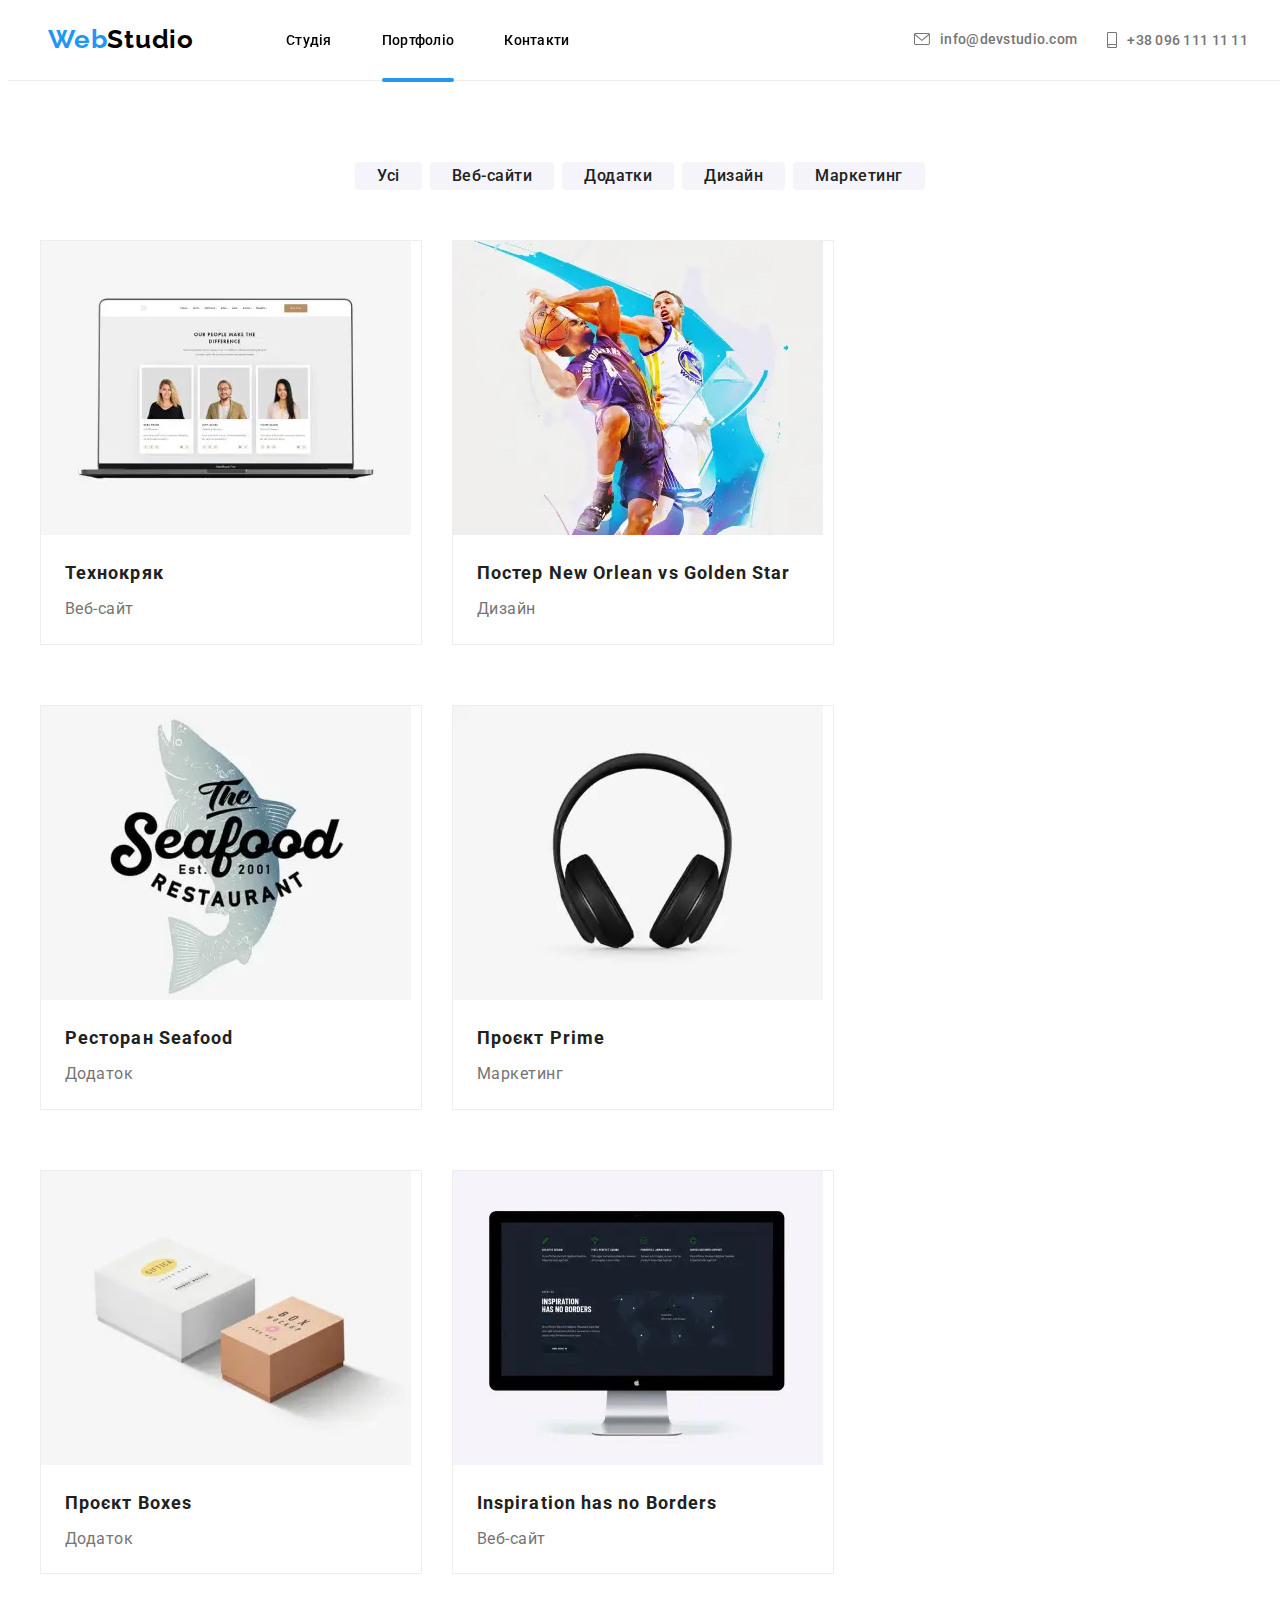
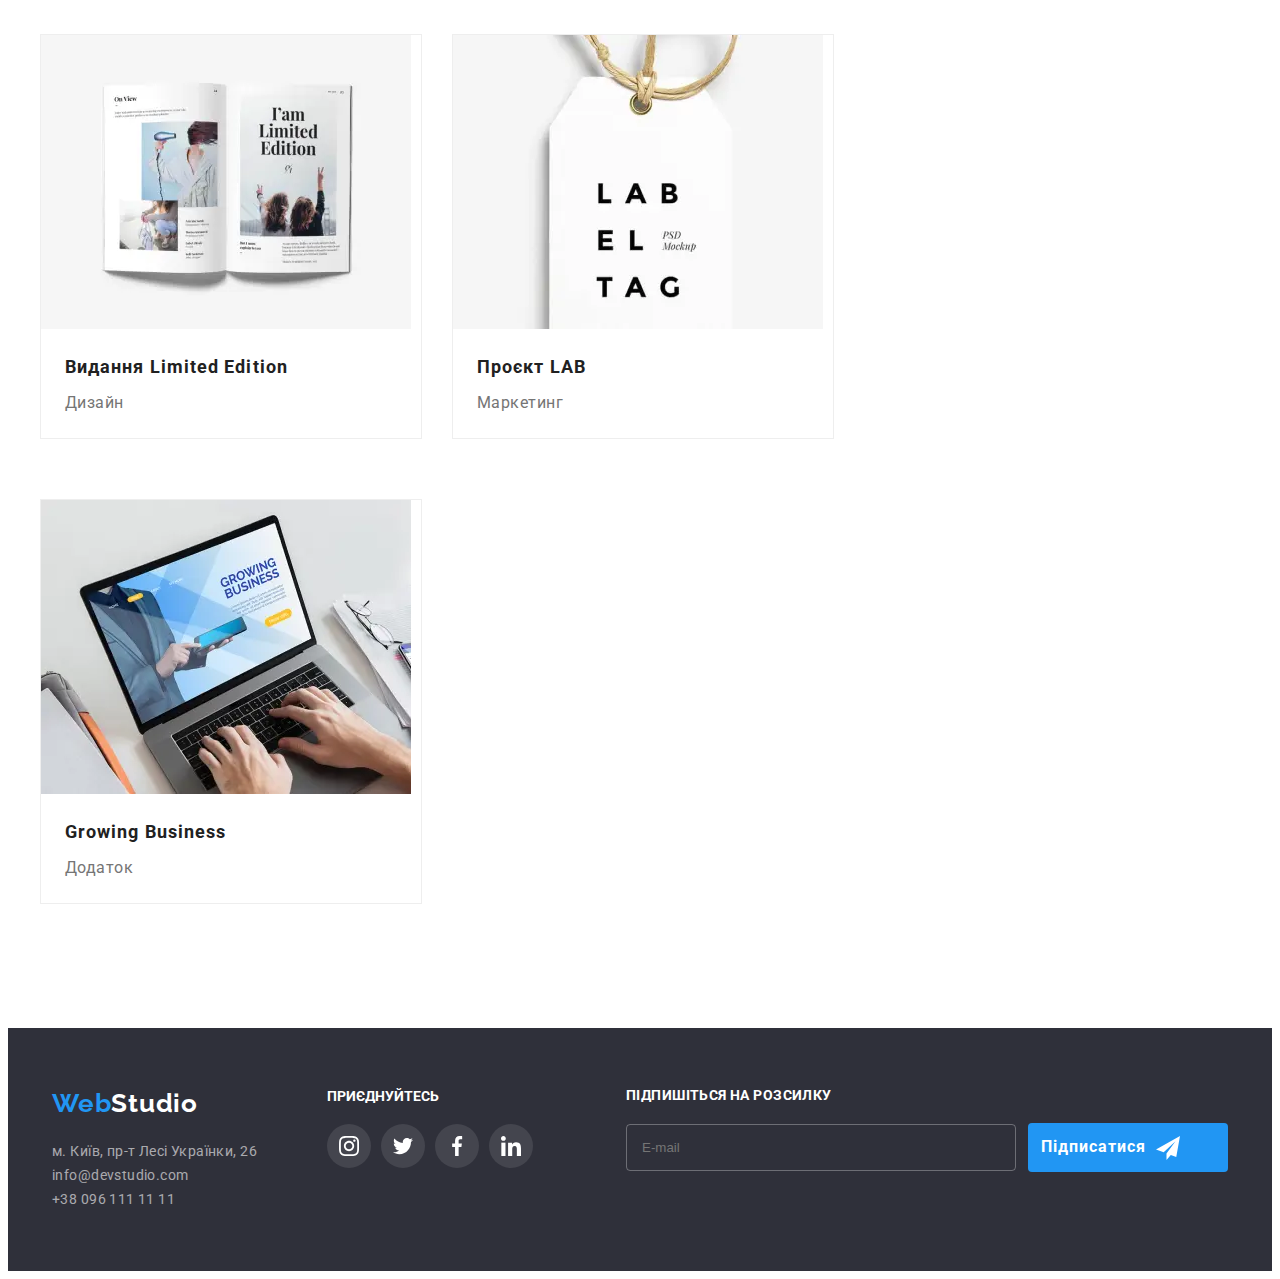
==== commit cfade519: "push" ====
--- a/portfolio.html
+++ b/portfolio.html
@@ -135,7 +135,7 @@
                                     srcset="./img/portfolio/Tech/mob/jpg/Tech-mob-jpg-1x.jpg 1x, ./img/portfolio/Tech/mob/jpg/Tech-mob-jpg-2x.jpg 2x, ./img/portfolio/Tech/mob/jpg/Tech-mob-jpg-3x.jpg 3x"
                                     type="image/jpeg"
                                     />
-                                    <img src="./img/portfolio/Tech/mob/jpg/Tech-mob-jpg-1x.jpg" alt="Зображення" width="450"/>
+                                    <img src="./img/portfolio/Tech/mob/jpg/Tech-mob-jpg-1x.jpg" alt="Зображення" />
                                 </picture>
 
                                 <!-- <img src="./img/Технокряк-min.png" alt="Зображення" class="portfolio-list-img"> -->
@@ -184,7 +184,7 @@
                                     srcset="./img/portfolio/Orlean/mob/jpg/Orlean-mob-jpg-1x.jpg 1x, ./img/portfolio/Orlean/mob/jpg/Orlean-mob-jpg-2x.jpg 2x, ./img/portfolio/Orlean/mob/jpg/Orlean-mob-jpg-3x.jpg 3x"
                                     type="image/jpeg"
                                     />
-                                    <img src="./img/portfolio/Orlean/mob/jpg/Orlean-mob-jpg-1x.jpg" alt="Зображення" width="450"/>
+                                    <img src="./img/portfolio/Orlean/mob/jpg/Orlean-mob-jpg-1x.jpg" alt="Зображення" />
                                 </picture>
 
                                 <!-- <img src="./img/Постер New Orlean vs Golden Star-min.png" alt="Зображення" class="portfolio-list-img"> -->
@@ -234,7 +234,7 @@
                                     srcset="./img/portfolio/Sea/mob/jpg/Sea-mob-jpg-1x.jpg 1x, ./img/portfolio/Sea/mob/jpg/Sea-mob-jpg-2x.jpg 2x, ./img/portfolio/Sea/mob/jpg/Sea-mob-jpg-3x.jpg 3x"
                                     type="image/jpeg"
                                     />
-                                    <img src="./img/portfolio/Sea/mob/jpg/Sea-mob-jpg-1x.jpg" alt="Зображення" width="450"/>
+                                    <img src="./img/portfolio/Sea/mob/jpg/Sea-mob-jpg-1x.jpg" alt="Зображення" />
                                 </picture>
 
                                 <!-- <img src="./img/Ресторан Seafood-min.png" alt="Зображення" class="portfolio-list-img"> -->
@@ -284,7 +284,7 @@
                                     srcset="./img/portfolio/Prime/mob/jpg/Prime-mob-jpg-1x.jpg 1x, ./img/portfolio/Prime/mob/jpg/Prime-mob-jpg-2x.jpg 2x, ./img/portfolio/Prime/mob/jpg/Prime-mob-jpg-3x.jpg"
                                     type="image/jpeg"
                                     />
-                                    <img src="./img/portfolio/Prime/mob/jpg/Prime-mob-jpg-1x.jpg" alt="Зображення" width="450"/>
+                                    <img src="./img/portfolio/Prime/mob/jpg/Prime-mob-jpg-1x.jpg" alt="Зображення" />
                                 </picture>
 
                                 <!-- <img src="./img/Проєкт Prime-min.png" alt="Зображення" class="portfolio-list-img"> -->
@@ -334,7 +334,7 @@
                                     srcset="./img/portfolio/Box/mob/jpg/Box-mob-jpg-1x.jpg 1x, ./img/portfolio/Box/mob/jpg/Box-mob-jpg-2x.jpg 2x, ./img/portfolio/Box/mob/jpg/Box-mob-jpg-3x.jpg"
                                     type="image/jpeg" 
                                     />
-                                    <img src="./img/portfolio/Box/mob/jpg/Box-mob-jpg-1x.jpg" alt="Зображення" width="450" />
+                                    <img src="./img/portfolio/Box/mob/jpg/Box-mob-jpg-1x.jpg" alt="Зображення" />
                                 </picture>
 
                                 <!-- <img src="./img/Проєкт Boxes-min.png" alt="Зображення" class="portfolio-list-img"> -->
@@ -384,7 +384,7 @@
                                     srcset="./img/portfolio/Border/mob/jpg/Border-mob-jpg-1x.jpg 1x, ./img/portfolio/Border/mob/jpg/Border-mob-jpg-2x.jpg 2x, ./img/portfolio/Border/mob/jpg/Border-mob-jpg-3x.jpg"
                                     type="image/jpeg" 
                                     />
-                                    <img src="./img/portfolio/Border/mob/jpg/Border-mob-jpg-1x.jpg" alt="Зображення" width="450" />
+                                    <img src="./img/portfolio/Border/mob/jpg/Border-mob-jpg-1x.jpg" alt="Зображення" />
                                 </picture>
 
                                 <!-- <img src="./img/Inspiration has no Borders-min.png" alt="Зображення" class="portfolio-list-img"> -->
@@ -434,7 +434,7 @@
                                     srcset="./img/portfolio/Lim/mob/jpg/Lim-mob-jpg-1x.jpg 1x, ./img/portfolio/Lim/mob/jpg/Lim-mob-jpg-2x.jpg 2x, ./img/portfolio/Lim/mob/jpg/Lim-mob-jpg-3x.jpg"
                                     type="image/jpeg" 
                                     />
-                                    <img src="./img/portfolio/Lim/mob/jpg/Lim-mob-jpg-1x.jpg" alt="Зображення" width="450" />
+                                    <img src="./img/portfolio/Lim/mob/jpg/Lim-mob-jpg-1x.jpg" alt="Зображення" />
                                 </picture>
 
                                 <!-- <img src="./img/Видання Limited Edition-min.png" alt="Зображення class="portfolio-list-img" > -->
@@ -484,7 +484,7 @@
                                     srcset="./img/portfolio/Lab/mob/jpg/Lab-mob-jpg-1x.jpg 1x, ./img/portfolio/Lab/mob/jpg/Lab-mob-jpg-2x.jpg 2x, ./img/portfolio/Lab/mob/jpg/Lab-mob-jpg-3x.jpg"
                                     type="image/jpeg" 
                                     />
-                                    <img src="./img/portfolio/Lab/mob/jpg/Lab-mob-jpg-1x.jpg" alt="Зображення" width="450" />
+                                    <img src="./img/portfolio/Lab/mob/jpg/Lab-mob-jpg-1x.jpg" alt="Зображення" />
                                 </picture>
 
                                 <!-- <img src="./img/Проєкт LAB-min.png" alt="Зображення" class="portfolio-list-img"> -->
@@ -534,7 +534,7 @@
                                     srcset="./img/portfolio/Grow/mob/jpg/Grow-mob-jpg-1x.jpg 1x, ./img/portfolio/Grow/mob/jpg/Grow-mob-jpg-2x.jpg 2x, ./img/portfolio/Grow/mob/jpg/Grow-mob-jpg-3x.jpg"
                                     type="image/jpeg" 
                                     />
-                                    <img src="./img/portfolio/Grow/mob/jpg/Grow-mob-jpg-1x.jpg" alt="Зображення" width="450" />
+                                    <img src="./img/portfolio/Grow/mob/jpg/Grow-mob-jpg-1x.jpg" alt="Зображення" />
                                 </picture>
 
                                 <!-- <img src="./img/Growing Business-min.png" alt="Зображення" class="portfolio-list-img"> -->
--- a/css/main.min.css
+++ b/css/main.min.css
@@ -1 +1 @@
-ul{list-style:none}a{text-decoration:none;color:inherit}ul,h1,h2,h3,h4,h5,h6,p{padding:0;margin:0}img{display:block}button{cursor:pointer;border:none}address{font-style:normal}body{font-family:Roboto;font-size:14px}.filters-list{display:-webkit-box;display:-ms-flexbox;display:flex;-ms-flex-wrap:wrap;flex-wrap:wrap;gap:15px 8px;margin:60px 0 30px 0;max-width:326px}@media screen and (min-width: 767px){.filters-list{display:-webkit-box;display:-ms-flexbox;display:flex;-webkit-box-pack:center;-ms-flex-pack:center;justify-content:center;gap:8px;margin:60px auto 30px auto;max-width:575px}}@media screen and (min-width: 1199px){.filters-list{margin-bottom:50px;gap:8px;display:-webkit-box;display:-ms-flexbox;display:flex;-webkit-box-pack:center;-ms-flex-pack:center;justify-content:center}}.filters-list-btn{font-family:Roboto;font-size:16px;font-weight:500;line-height:1;letter-spacing:.03em;text-align:center;padding:6px 22px;background-color:#f5f4fa;color:#212121;border-radius:4px}.filters-list-btn:hover{background-color:#2196f3;color:#fff}@media screen and (max-width: 767px){.contacts-list{display:none}}@media screen and (min-width: 767px){.contacts-list{display:-webkit-box;display:-ms-flexbox;display:flex;-webkit-box-orient:vertical;-webkit-box-direction:normal;-ms-flex-direction:column;flex-direction:column;gap:10px}}@media screen and (min-width: 1199px){.contacts-list{margin-left:auto;gap:30px;-webkit-box-orient:horizontal;-webkit-box-direction:normal;-ms-flex-direction:row;flex-direction:row}}.contacts-list-svg{fill:currentColor}.contacts-list-link{font-weight:500;line-height:1;letter-spacing:.02em;color:#757575;display:-webkit-box;display:-ms-flexbox;display:flex;-webkit-box-align:center;-ms-flex-align:center;align-items:center;gap:10px}.contacts-list-link:hover{color:#2196f3}.container{padding:0 15px 0 15px;margin:0 auto}@media screen and (min-width: 480px){.container{width:480px}}@media screen and (min-width: 767px){.container{width:768px}}@media screen and (min-width: 1199px){.container{width:1200px}}.header{z-index:1;position:fixed;width:100%;top:0;background-color:#fff;border-bottom:1px solid #ececec}@media screen and (max-width: 767px){.header{padding:16px 0}}@media screen and (min-width: 767px){.header{padding:21px o}}@media screen and (min-width: 1199px){.header{display:-webkit-box;display:-ms-flexbox;display:flex;-webkit-box-pack:justify;-ms-flex-pack:justify;justify-content:space-between}}.header-logo{color:#000;font-size:24px}@media screen and (min-width: 1199px){.header-logo{font-size:26px}}@media screen and (max-width: 767px){.header-wrap{display:-webkit-box;display:-ms-flexbox;display:flex;-webkit-box-align:center;-ms-flex-align:center;align-items:center;-webkit-box-pack:justify;-ms-flex-pack:justify;justify-content:space-between}}@media screen and (min-width: 767px){.header-wrap{display:-webkit-box;display:-ms-flexbox;display:flex;-webkit-box-align:center;-ms-flex-align:center;align-items:center;-webkit-box-pack:justify;-ms-flex-pack:justify;justify-content:space-between}}@media screen and (min-width: 1199px){.header-wrap{display:-webkit-box;display:-ms-flexbox;display:flex;-webkit-box-align:center;-ms-flex-align:center;align-items:center}}.curent::after{position:absolute;content:"";background-color:#2196f3;width:100%;height:4px;border-radius:2px;top:46px;left:0}@media screen and (max-width: 767px){.logo{font-family:Raleway;font-size:24px;font-weight:700;line-height:1.2;letter-spacing:.03em;color:#2196f3;display:block;text-align:center}}@media screen and (min-width: 767px){.logo{font-family:Raleway;font-size:24px;font-weight:700;line-height:1.2;letter-spacing:.03em;color:#2196f3;display:block;text-align:center}}@media screen and (min-width: 1199px){.logo{font-family:Raleway;font-size:26px;font-weight:700;line-height:1.2;letter-spacing:.03em;color:#2196f3;text-align:left}}.modal{position:absolute;top:50%;left:50%;border-radius:4px;-webkit-transform:translate(-50%, -50%);transform:translate(-50%, -50%);max-width:450px;background-color:#fff;padding:40px;transform:translate(-50%, -50%);display:-webkit-box;display:-ms-flexbox;display:flex;-webkit-box-orient:vertical;-webkit-box-direction:normal;-ms-flex-direction:column;flex-direction:column}@media screen and (min-width: 767px){.modal{max-width:528px}}@media screen and (min-width: 1199px){.modal{max-width:528px}}.modal-textarea{resize:none;min-width:370px;min-height:120px;border:1px solid rgba(33,33,33,.2);padding-left:16px;padding-top:12px}@media screen and (min-width: 767px){.modal-textarea{min-width:448px;min-height:138px}}@media screen and (min-width: 1199px){.modal-textarea{min-width:448px;min-height:138px}}.modal-span-privacy{font-size:12px;font-weight:400;line-height:1.7;letter-spacing:.03em}@media screen and (min-width: 767px){.modal-span-privacy{font-size:14px}}@media screen and (min-width: 1199px){.modal-span-privacy{font-size:14px}}.modal-privacy-link{color:#2196f3;border-bottom:1px solid #2196f3}.backdrop{position:fixed;top:0;left:0;width:100%;height:100%;background-color:rgba(0,0,0,.5);opacity:1}.backdrop.is-hidden{opacity:0;pointer-events:none}.hero-modal-form{font-size:12px;font-weight:400;line-height:1.1;letter-spacing:.01em;color:#757575}.hero-modal-title{font-family:Roboto;font-size:20px;font-weight:700;line-height:1.1;letter-spacing:.03em;text-align:center;padding-bottom:12px}.hero-modal-btn-close{position:absolute;padding:6px;top:14px;right:14px;width:30px;height:30px;border:1px solid rgba(0,0,0,.1);border-radius:50px;background-color:#fff}.hero-modal-btn-close:hover svg{fill:#2196f3}.modal-lb-span{position:relative}.modal-lb-svg{fill:currentColor;position:absolute;top:0;left:12px;color:#212121}.hero-modal-lb{display:block;margin-bottom:10px}.hero-modal-privacy-box{display:-webkit-box;display:-ms-flexbox;display:flex;-webkit-box-align:center;-ms-flex-align:center;align-items:center;gap:8px;margin-top:20px;margin-bottom:30px}.hero-modal-privacy-box:hover .input-comment{color:#2196f3}.hero-modal-lb-btn{font-size:16px;font-weight:700;line-height:1.8;letter-spacing:.06em;border-radius:4px;color:#fff;background-color:#2196f3;padding:10px 52px;display:block;margin:0 auto}.input-name,.input-tel,.input-email{width:100%;height:40px;padding-left:42px;border-radius:4px;border:1px solid rgba(33,33,33,.2)}input:focus+svg{fill:#2196f3}.input-tel,.input-email,.input-name,.input-comment,.modal-texarea:focus-within{outline-color:#2196f3}.mob-menu{height:100vh;width:100vw;padding:48px 40px;position:fixed;z-index:1;top:0;left:0;background-color:#fff;-webkit-transform:translateX(0);transform:translateX(0);-webkit-transition:1s;transition:1s}.mob-menu-container{height:100%;display:-webkit-box;display:-ms-flexbox;display:flex;-webkit-box-orient:vertical;-webkit-box-direction:normal;-ms-flex-direction:column;flex-direction:column;-webkit-box-pack:justify;-ms-flex-pack:justify;justify-content:space-between}.mob-menu-svg{fill:currentColor}.menu-close-btn{position:fixed;color:#212121;background:rgba(0,0,0,0);top:10px;right:10px}.nav-menu-list-item{margin-bottom:32px}.nav-menu-list-link{font-family:Roboto;font-size:40px;font-weight:500;letter-spacing:.02em;text-align:left;color:#212121}.nav-menu-list-link:hover{color:#2196f3}.contacts-menu-list{margin-bottom:64px}.contacts-menu-list-item{margin-bottom:32px}.contacts-menu-list-item:first-child{font-family:Roboto;font-size:34px;font-weight:500;letter-spacing:.02em;text-align:left;color:#2196f3}.contacts-menu-list-item:last-child{font-family:Roboto;font-size:24px;font-weight:500;letter-spacing:.02em;text-align:left;color:#757575;margin:0}.social-menu-list{display:-webkit-box;display:-ms-flexbox;display:flex;gap:20px}.social-menu-list-item:not(:last-child){border-right:1px solid rgba(33,33,33,.2);padding-right:10px}.social-menu-list-link{font-family:Roboto;font-size:18px;font-weight:500;letter-spacing:.02em;text-align:left;color:#2196f3}.is-hidden{opacity:0;pointer-events:none;visibility:hidden}.mob-menu.is-hidden{-webkit-transform:translateX(100%);transform:translateX(100%)}.section-clients{padding:60px 0}@media screen and (min-width: 767px){.section-clients{padding:60px 0}}@media screen and (min-width: 1199px){.section-clients{padding:94px 0}}.section-clients-list{display:-webkit-box;display:-ms-flexbox;display:flex;-webkit-box-pack:center;-ms-flex-pack:center;justify-content:center;-ms-flex-wrap:wrap;flex-wrap:wrap;gap:30px}@media screen and (min-width: 767px){.section-clients-list{display:-webkit-box;display:-ms-flexbox;display:flex;-ms-flex-wrap:wrap;flex-wrap:wrap;gap:30px}}@media screen and (min-width: 1199px){.section-clients-list{display:-webkit-box;display:-ms-flexbox;display:flex;-webkit-box-pack:center;-ms-flex-pack:center;justify-content:center;-webkit-box-align:center;-ms-flex-align:center;align-items:center;gap:30px}}.section-clients-list-title{font-size:36px;font-weight:700;line-height:42px;text-align:center;color:#212121;margin-bottom:50px}@media screen and (min-width: 767px){.section-clients-list-title{font-size:28px;margin-bottom:30px}}.section-clients-list-item{width:210px}@media screen and (min-width: 767px){.section-clients-list-item{-ms-flex-preferred-size:calc((100% - 60px)/3);flex-basis:calc((100% - 60px)/3)}}@media screen and (min-width: 1199px){.section-clients-list-item{-ms-flex-preferred-size:calc((100% - 150px)/6);flex-basis:calc((100% - 150px)/6)}}.section-clients-list-link{height:92px;border-radius:4px;border:1px solid #afb1b8;display:-webkit-box;display:-ms-flexbox;display:flex;color:#afb1b8;-webkit-box-align:center;-ms-flex-align:center;align-items:center;-webkit-box-pack:center;-ms-flex-pack:center;justify-content:center}.section-clients-list-link:hover{border-color:#2196f3;color:#2196f3}.section-clients-list-svg{fill:currentColor}@media screen and (max-width: 767px){.section-features{padding:60px 0}}@media screen and (min-width: 767px){.section-features{padding:60px 0}}@media screen and (min-width: 1199px){.section-features{padding:94px 0}}.features-list{display:-webkit-box;display:-ms-flexbox;display:flex;-webkit-box-pack:center;-ms-flex-pack:center;justify-content:center;-ms-flex-wrap:wrap;flex-wrap:wrap;gap:30px}@media screen and (min-width: 767px){.features-list{display:-webkit-box;display:-ms-flexbox;display:flex;-webkit-box-pack:center;-ms-flex-pack:center;justify-content:center;-ms-flex-wrap:wrap;flex-wrap:wrap;gap:30px}}@media screen and (min-width: 1199px){.features-list{display:-webkit-box;display:-ms-flexbox;display:flex;-webkit-box-pack:center;-ms-flex-pack:center;justify-content:center;-ms-flex-wrap:wrap;flex-wrap:wrap;gap:30px}}.features-list-item{max-width:450px}@media screen and (min-width: 767px){.features-list-item{max-width:354px}}@media screen and (min-width: 1199px){.features-list-item{max-width:270px}}.features-list-title{font-size:14px;font-weight:700;line-height:16.41px;letter-spacing:.03em;color:#000;text-align:center}@media screen and (min-width: 767px){.features-list-title{text-align:left}}.features-list-desc{font-size:14px;font-weight:400;line-height:1,1;letter-spacing:.03em;color:#757575;margin-top:10px}.antena::before{content:"";background-color:#f5f4fa;background-image:url("../img/antena.png");background-repeat:no-repeat;background-position:center;border-radius:4px;width:450px;height:120px;display:inline-block;margin-bottom:30px}@media screen and (min-width: 767px){.antena::before{width:354px}}@media screen and (min-width: 1199px){.antena::before{width:270px}}.clock::before{content:"";background-color:#f5f4fa;background-image:url("../img/clock.png");background-repeat:no-repeat;background-position:center;border-radius:4px;width:450px;height:120px;display:inline-block;margin-bottom:30px}@media screen and (min-width: 767px){.clock::before{width:354px}}@media screen and (min-width: 1199px){.clock::before{width:270px}}.desctop::before{content:"";background-color:#f5f4fa;background-image:url("../img/desctop.png");background-repeat:no-repeat;background-position:center;border-radius:4px;width:450px;height:120px;display:inline-block;margin-bottom:30px}@media screen and (min-width: 767px){.desctop::before{width:354px}}@media screen and (min-width: 1199px){.desctop::before{width:270px}}.astronaft::before{content:"";background-color:#f5f4fa;background-image:url("../img/astronaft.png");background-repeat:no-repeat;background-position:center;border-radius:4px;width:450px;height:120px;display:inline-block;margin-bottom:30px}@media screen and (min-width: 767px){.astronaft::before{width:354px}}@media screen and (min-width: 1199px){.astronaft::before{width:270px}}.footer{padding:60px 0;background-color:#2f303a}.footer-logo{font-size:26px;font-weight:700;line-height:31px;letter-spacing:.03em;text-align:center;color:#fff}.footer-text{font-size:14px;font-weight:700;line-height:16px;color:#fff;margin-bottom:20px;text-align:center}@media screen and (min-width: 1199px){.footer-text{text-align:left}}.footer-list{display:-webkit-box;display:-ms-flexbox;display:flex;-webkit-box-pack:center;-ms-flex-pack:center;justify-content:center;gap:10px}@media screen and (min-width: 1199px){.footer-list{margin-right:93px}}.footer-list-link{display:-webkit-box;display:-ms-flexbox;display:flex;-webkit-box-pack:center;-ms-flex-pack:center;justify-content:center;-webkit-box-align:center;-ms-flex-align:center;align-items:center;color:#fff;background-color:rgba(255,255,255,.1);width:44px;height:44px;border-radius:50%}.footer-list-link:hover{background-color:#2196f3;color:#fff}.footer-list-svg{fill:currentColor}@media screen and (min-width: 767px){.footer-wrap{display:-webkit-box;display:-ms-flexbox;display:flex;-webkit-box-pack:center;-ms-flex-pack:center;justify-content:center;-ms-flex-wrap:wrap;flex-wrap:wrap;gap:60px 165px}}@media screen and (min-width: 1199px){.footer-wrap{display:-webkit-box;display:-ms-flexbox;display:flex;-webkit-box-pack:center;-ms-flex-pack:center;justify-content:center;-ms-flex-wrap:nowrap;flex-wrap:nowrap;gap:0}}.footer-form{display:block;-webkit-box-orient:vertical;-webkit-box-direction:normal;-ms-flex-direction:column;flex-direction:column;-webkit-box-align:center;-ms-flex-align:center;align-items:center;gap:12px}@media screen and (min-width: 767px){.footer-form{display:-webkit-box;display:-ms-flexbox;display:flex;gap:12px}}@media screen and (min-width: 1199px){.footer-form{display:-webkit-box;display:-ms-flexbox;display:flex;-webkit-box-orient:horizontal;-webkit-box-direction:normal;-ms-flex-direction:row;flex-direction:row;-webkit-box-align:center;-ms-flex-align:center;align-items:center}}.footer-form-title{font-size:14px;font-weight:700;line-height:1.1;letter-spacing:.03em;color:#fff;text-transform:uppercase;text-align:center;margin-bottom:20px}@media screen and (min-width: 1199px){.footer-form-title{text-align:left}}.footer-form-input{outline:none;background-color:inherit;border:1px solid rgba(255,255,255,.3);border-radius:4px;padding:15px;width:450px;color:#fff}@media screen and (min-width: 767px){.footer-form-input{outline:none;background-color:inherit;border:1px solid rgba(255,255,255,.3);border-radius:4px;padding:15px;width:450px;color:#fff}}@media screen and (min-width: 1199px){.footer-form-input{outline:none;background-color:inherit;border:1px solid rgba(255,255,255,.3);border-radius:4px;padding:15px;width:358px;color:#fff}}.footer-form-btn{font-family:Roboto;font-size:16px;font-weight:700;line-height:1.8;letter-spacing:.06em;text-align:center;width:200px;color:#fff;background-color:#2196f3;padding:10px 13px 10px 26px;display:-webkit-box;display:-ms-flexbox;display:flex;-webkit-box-align:center;-ms-flex-align:center;align-items:center;gap:10px;border-radius:4px;margin:0 auto;margin-top:20px}@media screen and (min-width: 768px){.footer-form-btn{font-family:Roboto;font-size:16px;font-weight:700;line-height:1.8;letter-spacing:.06em;text-align:center;color:#fff;background-color:#2196f3;padding:10px 13px 10px 26px;display:-webkit-box;display:-ms-flexbox;display:flex;-webkit-box-align:center;-ms-flex-align:center;align-items:center;gap:10px;border-radius:4px}}@media screen and (min-width: 1199px){.footer-form-btn{font-family:Roboto;font-size:16px;font-weight:700;line-height:1.8;letter-spacing:.06em;text-align:center;color:#fff;background-color:#2196f3;padding:10px 13px;display:-webkit-box;display:-ms-flexbox;display:flex;-webkit-box-align:center;-ms-flex-align:center;align-items:center;gap:10px;border-radius:4px;margin-top:0}}.footer-form-svg{fill:#fff}.footer-social-links{margin-bottom:60px}@media screen and (min-width: 767px){.footer-social-links{margin-bottom:0}}@media screen and (min-width: 1199px){.footer-social-links{margin-bottom:0}}.location-link{color:#fff}.address{margin-top:20px;margin-bottom:60px;text-align:center}@media screen and (min-width: 767px){.address{margin-top:20px;margin-bottom:0}}@media screen and (min-width: 1199px){.address{text-align:left;margin-right:70px}}.address-list-link{font-weight:400;font-size:14px;letter-spacing:.03em;line-height:24px;text-align:center;color:rgba(255,255,255,.6)}.footer-logo{font-family:Raleway;font-size:24px;font-weight:700;line-height:1.2;letter-spacing:.03em;color:#fff}@media screen and (min-width: 767px){.footer-logo{font-size:26px}}@media screen and (min-width: 1199px){.footer-logo{font-size:26px}}.section-hero{background-color:#2f303a;background-image:-webkit-gradient(linear, left top, right top, from(rgba(47, 48, 58, 0.4)), to(rgba(47, 48, 58, 0.4))),url("/img/Bg_hero-min.png");background-image:linear-gradient(to right, rgba(47, 48, 58, 0.4), rgba(47, 48, 58, 0.4)),url("/img/Bg_hero-min.png");background-repeat:no-repeat;background-position:center;background-size:cover}@media screen and (max-width: 767px){.section-hero{padding:118px 0}}@media screen and (min-width: 767px){.section-hero{padding:200px 0}}@media screen and (min-width: 1199px){.section-hero{padding:200px 0}}.section-hero-title{font-weight:900;line-height:1.3;letter-spacing:.06em;text-align:center;text-transform:uppercase;margin:0 auto;color:#fff}@media screen and (max-width: 767px){.section-hero-title{font-size:26px;max-width:696px}}@media screen and (min-width: 767px){.section-hero-title{font-size:26px;max-width:360px}}@media screen and (min-width: 1199px){.section-hero-title{font-size:44px;max-width:696px}}.section-hero-btn{width:216px;height:50px;border-radius:4px;background-color:#2196f3;font-size:16px;font-weight:700;line-height:1,1;letter-spacing:.06em;text-align:center;color:#fff;display:block;margin:0 auto;margin-top:30px}.nav{display:block;-webkit-box-align:center;-ms-flex-align:center;align-items:center}@media screen and (min-width: 1199px){.nav{margin:0 0 0 92px}}@media screen and (max-width: 767px){.nav-list{display:none}}@media screen and (min-width: 767px){.nav-list{display:-webkit-box;display:-ms-flexbox;display:flex;gap:50px;position:relative}}@media screen and (min-width: 1199px){.nav-list{display:-webkit-box;display:-ms-flexbox;display:flex;gap:50px}}.nav-list-item{padding:32px 0}.nav-list-link{position:relative;font-weight:500;line-height:1;letter-spacing:.02em;color:#000}.nav-list-link:hover{color:#2196f3}.nav-btn{background:rgba(0,0,0,0);display:block;margin-left:auto}@media screen and (min-width: 767px){.nav-btn{display:none}}@media screen and (min-width: 1199px){.nav-btn{display:none}}.section-portfolio{padding:94px 0}@media screen and (min-width: 767px){.portfolio-list{display:-webkit-box;display:-ms-flexbox;display:flex;-ms-flex-wrap:wrap;flex-wrap:wrap;gap:30px}}.portfolio-list-item{max-width:450px;border:1px solid #eee;outline:1px solid #fff;position:relative;color:inherit;margin-bottom:30px}@media screen and (min-width: 767px){.portfolio-list-item{-ms-flex-preferred-size:calc((100% - 30px)/2);flex-basis:calc((100% - 30px)/2)}}@media screen and (min-width: 1199px){.portfolio-list-item{-ms-flex-preferred-size:calc((100% - 60px)/3);flex-basis:calc((100% - 60px)/3)}}.portfolio-list-title{font-size:18px;font-weight:700;line-height:2;letter-spacing:.06em;margin-bottom:4px;color:#212121}.portfolio-list-text{font-size:16px;font-weight:400;line-height:1.8;letter-spacing:.03em;color:#757575}.portfolio-list-link:hover .portfolio-list-subtext{-webkit-transform:translateY(0);transform:translateY(0)}.portfolio-list-move{padding:20px 24px}.portfolio-list-subtext{position:absolute;top:0;padding-left:24px;padding-right:24px;padding-top:63px;font-size:18px;font-weight:400;line-height:28px;letter-spacing:.03em;color:#fff;background-color:#2196f3;height:100%;-webkit-transform:translateY(100%);transform:translateY(100%);-webkit-transition:250ms cubic-bezier(0.4, 0, 0.2, 1);transition:250ms cubic-bezier(0.4, 0, 0.2, 1)}.portfolio-list-div{padding:20px 24px}.img-wrap{position:relative;overflow:hidden}.section-team{padding:60px 0;background-color:#f5f4fa}@media screen and (min-width: 767px){.section-team{padding:94px 0}}@media screen and (min-width: 1199px){.section-team{padding:94px 0}}.section-team-title{font-size:28px;font-weight:700;line-height:1.1;letter-spacing:.03em;text-align:center;margin-bottom:50px}@media screen and (min-width: 767px){.section-team-title{font-size:28px;margin-bottom:30px}}@media screen and (min-width: 1199px){.section-team-title{font-size:36px;margin-bottom:50px}}.team-list{display:-webkit-box;display:-ms-flexbox;display:flex;-ms-flex-wrap:wrap;flex-wrap:wrap;gap:30px}@media screen and (min-width: 767px){.team-list{display:-webkit-box;display:-ms-flexbox;display:flex;gap:30px}}@media screen and (min-width: 1199px){.team-list{display:-webkit-box;display:-ms-flexbox;display:flex;gap:30px}}.team-list-item{background-color:#fff;width:450px}@media screen and (min-width: 767px){.team-list-item{width:354px}}@media screen and (min-width: 1199px){.team-list-item{width:270px}}.team-list-title{font-size:16px;font-weight:500;line-height:1.1;letter-spacing:.03em;color:#000;text-align:center}.team-list-desc{font-size:16px;font-weight:400;line-height:1.1;letter-spacing:.03em;text-align:center;color:#757575;margin-top:10px}.team-content-wrap{padding:30px 0}.team-title{font-size:36px;font-weight:700;line-height:1,2;letter-spacing:.03em}.team-social-list{display:-webkit-box;display:-ms-flexbox;display:flex;gap:10px;-webkit-box-pack:center;-ms-flex-pack:center;justify-content:center;margin-top:16px}.team-social-list-link{display:-webkit-box;display:-ms-flexbox;display:flex;-webkit-box-pack:center;-ms-flex-pack:center;justify-content:center;-webkit-box-align:center;-ms-flex-align:center;align-items:center;color:#afb1b8;width:44px;height:44px;border-radius:50%}.team-social-list-link:hover{background-color:#2196f3;color:#fff}.team-social-list-svg{fill:currentColor}.section-work{display:none}@media screen and (min-width: 1200px){.section-work{display:block;padding-bottom:94px}}.section-work-title{font-size:36px;font-weight:700;line-height:1.1;letter-spacing:.03em;margin-bottom:50px;text-align:center}.work-list{display:-webkit-box;display:-ms-flexbox;display:flex;-webkit-box-pack:justify;-ms-flex-pack:justify;justify-content:space-between}.work-list-item-div{position:relative}.work-list-item-text{font-size:14px;font-weight:700;line-height:1.1;letter-spacing:.03em;text-align:center;text-transform:uppercase;position:absolute;bottom:0;color:#fff;background-color:rgba(47,48,58,.8);width:100%;height:70px;display:-webkit-box;display:-ms-flexbox;display:flex;-webkit-box-pack:center;-ms-flex-pack:center;justify-content:center;-webkit-box-align:center;-ms-flex-align:center;align-items:center}/*# sourceMappingURL=main.min.css.map */+ul{list-style:none}a{text-decoration:none;color:inherit}ul,h1,h2,h3,h4,h5,h6,p{padding:0;margin:0}img{display:block}button{cursor:pointer;border:none}address{font-style:normal}body{font-family:Roboto;font-size:14px}.filters-list{display:-webkit-box;display:-ms-flexbox;display:flex;-ms-flex-wrap:wrap;flex-wrap:wrap;gap:15px 8px;margin:60px 0 30px 0;max-width:326px}@media screen and (min-width: 767px){.filters-list{display:-webkit-box;display:-ms-flexbox;display:flex;-webkit-box-pack:center;-ms-flex-pack:center;justify-content:center;gap:8px;margin:60px auto 30px auto;max-width:575px}}@media screen and (min-width: 1199px){.filters-list{margin-bottom:50px;gap:8px;display:-webkit-box;display:-ms-flexbox;display:flex;-webkit-box-pack:center;-ms-flex-pack:center;justify-content:center}}.filters-list-btn{font-family:Roboto;font-size:16px;font-weight:500;line-height:1;letter-spacing:.03em;text-align:center;padding:6px 22px;background-color:#f5f4fa;color:#212121;border-radius:4px}.filters-list-btn:hover{background-color:#2196f3;color:#fff}@media screen and (max-width: 767px){.contacts-list{display:none}}@media screen and (min-width: 767px){.contacts-list{display:-webkit-box;display:-ms-flexbox;display:flex;-webkit-box-orient:vertical;-webkit-box-direction:normal;-ms-flex-direction:column;flex-direction:column;gap:10px}}@media screen and (min-width: 1199px){.contacts-list{margin-left:auto;gap:30px;-webkit-box-orient:horizontal;-webkit-box-direction:normal;-ms-flex-direction:row;flex-direction:row}}.contacts-list-svg{fill:currentColor}.contacts-list-link{font-weight:500;line-height:1;letter-spacing:.02em;color:#757575;display:-webkit-box;display:-ms-flexbox;display:flex;-webkit-box-align:center;-ms-flex-align:center;align-items:center;gap:10px}.contacts-list-link:hover{color:#2196f3}.container{padding:0 15px 0 15px;margin:0 auto}@media screen and (min-width: 480px){.container{width:480px}}@media screen and (min-width: 767px){.container{width:768px}}@media screen and (min-width: 1199px){.container{width:1200px}}.header{z-index:1;position:fixed;width:100%;top:0;background-color:#fff;border-bottom:1px solid #ececec}@media screen and (max-width: 767px){.header{padding:16px 0}}@media screen and (min-width: 767px){.header{padding:21px o}}@media screen and (min-width: 1199px){.header{display:-webkit-box;display:-ms-flexbox;display:flex;-webkit-box-pack:justify;-ms-flex-pack:justify;justify-content:space-between}}.header-logo{color:#000;font-size:24px}@media screen and (min-width: 1199px){.header-logo{font-size:26px}}@media screen and (max-width: 767px){.header-wrap{display:-webkit-box;display:-ms-flexbox;display:flex;-webkit-box-align:center;-ms-flex-align:center;align-items:center;-webkit-box-pack:justify;-ms-flex-pack:justify;justify-content:space-between}}@media screen and (min-width: 767px){.header-wrap{display:-webkit-box;display:-ms-flexbox;display:flex;-webkit-box-align:center;-ms-flex-align:center;align-items:center;-webkit-box-pack:justify;-ms-flex-pack:justify;justify-content:space-between}}@media screen and (min-width: 1199px){.header-wrap{display:-webkit-box;display:-ms-flexbox;display:flex;-webkit-box-align:center;-ms-flex-align:center;align-items:center}}.curent::after{position:absolute;content:"";background-color:#2196f3;width:100%;height:4px;border-radius:2px;top:46px;left:0}@media screen and (max-width: 767px){.logo{font-family:Raleway;font-size:24px;font-weight:700;line-height:1.2;letter-spacing:.03em;color:#2196f3;display:block;text-align:center}}@media screen and (min-width: 767px){.logo{font-family:Raleway;font-size:24px;font-weight:700;line-height:1.2;letter-spacing:.03em;color:#2196f3;display:block;text-align:center}}@media screen and (min-width: 1199px){.logo{font-family:Raleway;font-size:26px;font-weight:700;line-height:1.2;letter-spacing:.03em;color:#2196f3;text-align:left}}.modal{position:absolute;top:50%;left:50%;border-radius:4px;-webkit-transform:translate(-50%, -50%);transform:translate(-50%, -50%);max-width:450px;background-color:#fff;padding:40px;transform:translate(-50%, -50%);display:-webkit-box;display:-ms-flexbox;display:flex;-webkit-box-orient:vertical;-webkit-box-direction:normal;-ms-flex-direction:column;flex-direction:column}@media screen and (min-width: 767px){.modal{max-width:528px}}@media screen and (min-width: 1199px){.modal{max-width:528px}}.modal-textarea{resize:none;min-width:370px;min-height:120px;border:1px solid rgba(33,33,33,.2);padding-left:16px;padding-top:12px}@media screen and (min-width: 767px){.modal-textarea{min-width:448px;min-height:138px}}@media screen and (min-width: 1199px){.modal-textarea{min-width:448px;min-height:138px}}.modal-span-privacy{font-size:12px;font-weight:400;line-height:1.7;letter-spacing:.03em}@media screen and (min-width: 767px){.modal-span-privacy{font-size:14px}}@media screen and (min-width: 1199px){.modal-span-privacy{font-size:14px}}.modal-privacy-link{color:#2196f3;border-bottom:1px solid #2196f3}.backdrop{position:fixed;top:0;left:0;width:100%;height:100%;background-color:rgba(0,0,0,.5);opacity:1}.backdrop.is-hidden{opacity:0;pointer-events:none}.hero-modal-form{font-size:12px;font-weight:400;line-height:1.1;letter-spacing:.01em;color:#757575}.hero-modal-title{font-family:Roboto;font-size:20px;font-weight:700;line-height:1.1;letter-spacing:.03em;text-align:center;padding-bottom:12px}.hero-modal-btn-close{position:absolute;padding:6px;top:14px;right:14px;width:30px;height:30px;border:1px solid rgba(0,0,0,.1);border-radius:50px;background-color:#fff}.hero-modal-btn-close:hover svg{fill:#2196f3}.modal-lb-span{position:relative}.modal-lb-svg{fill:currentColor;position:absolute;top:0;left:12px;color:#212121}.hero-modal-lb{display:block;margin-bottom:10px}.hero-modal-privacy-box{display:-webkit-box;display:-ms-flexbox;display:flex;-webkit-box-align:center;-ms-flex-align:center;align-items:center;gap:8px;margin-top:20px;margin-bottom:30px}.hero-modal-privacy-box:hover .input-comment{color:#2196f3}.hero-modal-lb-btn{font-size:16px;font-weight:700;line-height:1.8;letter-spacing:.06em;border-radius:4px;color:#fff;background-color:#2196f3;padding:10px 52px;display:block;margin:0 auto}.input-name,.input-tel,.input-email{width:100%;height:40px;padding-left:42px;border-radius:4px;border:1px solid rgba(33,33,33,.2)}input:focus+svg{fill:#2196f3}.input-tel,.input-email,.input-name,.input-comment,.modal-texarea:focus-within{outline-color:#2196f3}.mob-menu{height:100vh;width:100vw;padding:48px 40px;position:fixed;z-index:1;top:0;left:0;background-color:#fff;-webkit-transform:translateX(0);transform:translateX(0);-webkit-transition:1s;transition:1s}.mob-menu-container{height:100%;display:-webkit-box;display:-ms-flexbox;display:flex;-webkit-box-orient:vertical;-webkit-box-direction:normal;-ms-flex-direction:column;flex-direction:column;-webkit-box-pack:justify;-ms-flex-pack:justify;justify-content:space-between}.mob-menu-svg{fill:currentColor}.menu-close-btn{position:fixed;color:#212121;background:rgba(0,0,0,0);top:10px;right:10px}.nav-menu-list-item{margin-bottom:32px}.nav-menu-list-link{font-family:Roboto;font-size:40px;font-weight:500;letter-spacing:.02em;text-align:left;color:#212121}.nav-menu-list-link:hover{color:#2196f3}.contacts-menu-list{margin-bottom:64px}.contacts-menu-list-item{margin-bottom:32px}.contacts-menu-list-item:first-child{font-family:Roboto;font-size:34px;font-weight:500;letter-spacing:.02em;text-align:left;color:#2196f3}.contacts-menu-list-item:last-child{font-family:Roboto;font-size:24px;font-weight:500;letter-spacing:.02em;text-align:left;color:#757575;margin:0}.social-menu-list{display:-webkit-box;display:-ms-flexbox;display:flex;gap:20px}.social-menu-list-item:not(:last-child){border-right:1px solid rgba(33,33,33,.2);padding-right:10px}.social-menu-list-link{font-family:Roboto;font-size:18px;font-weight:500;letter-spacing:.02em;text-align:left;color:#2196f3}.is-hidden{opacity:0;pointer-events:none;visibility:hidden}.mob-menu.is-hidden{-webkit-transform:translateX(100%);transform:translateX(100%)}.section-clients{padding:60px 0}@media screen and (min-width: 767px){.section-clients{padding:60px 0}}@media screen and (min-width: 1199px){.section-clients{padding:94px 0}}.section-clients-list{display:-webkit-box;display:-ms-flexbox;display:flex;-webkit-box-pack:center;-ms-flex-pack:center;justify-content:center;-ms-flex-wrap:wrap;flex-wrap:wrap;gap:30px}@media screen and (min-width: 767px){.section-clients-list{display:-webkit-box;display:-ms-flexbox;display:flex;-ms-flex-wrap:wrap;flex-wrap:wrap;gap:30px}}@media screen and (min-width: 1199px){.section-clients-list{display:-webkit-box;display:-ms-flexbox;display:flex;-webkit-box-pack:center;-ms-flex-pack:center;justify-content:center;-webkit-box-align:center;-ms-flex-align:center;align-items:center;gap:30px}}.section-clients-list-title{font-size:36px;font-weight:700;line-height:42px;text-align:center;color:#212121;margin-bottom:50px}@media screen and (min-width: 767px){.section-clients-list-title{font-size:28px;margin-bottom:30px}}.section-clients-list-item{width:210px}@media screen and (min-width: 767px){.section-clients-list-item{-ms-flex-preferred-size:calc((100% - 60px)/3);flex-basis:calc((100% - 60px)/3)}}@media screen and (min-width: 1199px){.section-clients-list-item{-ms-flex-preferred-size:calc((100% - 150px)/6);flex-basis:calc((100% - 150px)/6)}}.section-clients-list-link{height:92px;border-radius:4px;border:1px solid #afb1b8;display:-webkit-box;display:-ms-flexbox;display:flex;color:#afb1b8;-webkit-box-align:center;-ms-flex-align:center;align-items:center;-webkit-box-pack:center;-ms-flex-pack:center;justify-content:center}.section-clients-list-link:hover{border-color:#2196f3;color:#2196f3}.section-clients-list-svg{fill:currentColor}@media screen and (max-width: 767px){.section-features{padding:60px 0}}@media screen and (min-width: 767px){.section-features{padding:60px 0}}@media screen and (min-width: 1199px){.section-features{padding:94px 0}}.features-list{display:-webkit-box;display:-ms-flexbox;display:flex;-webkit-box-pack:center;-ms-flex-pack:center;justify-content:center;-ms-flex-wrap:wrap;flex-wrap:wrap;gap:30px}@media screen and (min-width: 767px){.features-list{display:-webkit-box;display:-ms-flexbox;display:flex;-webkit-box-pack:center;-ms-flex-pack:center;justify-content:center;-ms-flex-wrap:wrap;flex-wrap:wrap;gap:30px}}@media screen and (min-width: 1199px){.features-list{display:-webkit-box;display:-ms-flexbox;display:flex;-webkit-box-pack:center;-ms-flex-pack:center;justify-content:center;-ms-flex-wrap:wrap;flex-wrap:wrap;gap:30px}}.features-list-item{max-width:450px}@media screen and (min-width: 767px){.features-list-item{max-width:354px}}@media screen and (min-width: 1199px){.features-list-item{max-width:270px}}.features-list-title{font-size:14px;font-weight:700;line-height:16.41px;letter-spacing:.03em;color:#000;text-align:center}@media screen and (min-width: 767px){.features-list-title{text-align:left}}.features-list-desc{font-size:14px;font-weight:400;line-height:1,1;letter-spacing:.03em;color:#757575;margin-top:10px}.antena::before{content:"";background-color:#f5f4fa;background-image:url("../img/antena.png");background-repeat:no-repeat;background-position:center;border-radius:4px;width:450px;height:120px;display:inline-block;margin-bottom:30px}@media screen and (min-width: 767px){.antena::before{width:354px}}@media screen and (min-width: 1199px){.antena::before{width:270px}}.clock::before{content:"";background-color:#f5f4fa;background-image:url("../img/clock.png");background-repeat:no-repeat;background-position:center;border-radius:4px;width:450px;height:120px;display:inline-block;margin-bottom:30px}@media screen and (min-width: 767px){.clock::before{width:354px}}@media screen and (min-width: 1199px){.clock::before{width:270px}}.desctop::before{content:"";background-color:#f5f4fa;background-image:url("../img/desctop.png");background-repeat:no-repeat;background-position:center;border-radius:4px;width:450px;height:120px;display:inline-block;margin-bottom:30px}@media screen and (min-width: 767px){.desctop::before{width:354px}}@media screen and (min-width: 1199px){.desctop::before{width:270px}}.astronaft::before{content:"";background-color:#f5f4fa;background-image:url("../img/astronaft.png");background-repeat:no-repeat;background-position:center;border-radius:4px;width:450px;height:120px;display:inline-block;margin-bottom:30px}@media screen and (min-width: 767px){.astronaft::before{width:354px}}@media screen and (min-width: 1199px){.astronaft::before{width:270px}}.footer{padding:60px 0;background-color:#2f303a}.footer-logo{font-size:26px;font-weight:700;line-height:31px;letter-spacing:.03em;text-align:center;color:#fff}.footer-text{font-size:14px;font-weight:700;line-height:16px;color:#fff;margin-bottom:20px;text-align:center}@media screen and (min-width: 1199px){.footer-text{text-align:left}}.footer-list{display:-webkit-box;display:-ms-flexbox;display:flex;-webkit-box-pack:center;-ms-flex-pack:center;justify-content:center;gap:10px}@media screen and (min-width: 1199px){.footer-list{margin-right:93px}}.footer-list-link{display:-webkit-box;display:-ms-flexbox;display:flex;-webkit-box-pack:center;-ms-flex-pack:center;justify-content:center;-webkit-box-align:center;-ms-flex-align:center;align-items:center;color:#fff;background-color:rgba(255,255,255,.1);width:44px;height:44px;border-radius:50%}.footer-list-link:hover{background-color:#2196f3;color:#fff}.footer-list-svg{fill:currentColor}@media screen and (min-width: 767px){.footer-wrap{display:-webkit-box;display:-ms-flexbox;display:flex;-webkit-box-pack:center;-ms-flex-pack:center;justify-content:center;-ms-flex-wrap:wrap;flex-wrap:wrap;gap:60px 165px}}@media screen and (min-width: 1199px){.footer-wrap{display:-webkit-box;display:-ms-flexbox;display:flex;-webkit-box-pack:center;-ms-flex-pack:center;justify-content:center;-ms-flex-wrap:nowrap;flex-wrap:nowrap;gap:0}}.footer-form{display:block;-webkit-box-orient:vertical;-webkit-box-direction:normal;-ms-flex-direction:column;flex-direction:column;-webkit-box-align:center;-ms-flex-align:center;align-items:center;gap:12px}@media screen and (min-width: 767px){.footer-form{display:-webkit-box;display:-ms-flexbox;display:flex;gap:12px}}@media screen and (min-width: 1199px){.footer-form{display:-webkit-box;display:-ms-flexbox;display:flex;-webkit-box-orient:horizontal;-webkit-box-direction:normal;-ms-flex-direction:row;flex-direction:row;-webkit-box-align:center;-ms-flex-align:center;align-items:center}}.footer-form-title{font-size:14px;font-weight:700;line-height:1.1;letter-spacing:.03em;color:#fff;text-transform:uppercase;text-align:center;margin-bottom:20px}@media screen and (min-width: 1199px){.footer-form-title{text-align:left}}.footer-form-input{outline:none;background-color:inherit;border:1px solid rgba(255,255,255,.3);border-radius:4px;padding:15px;width:450px;color:#fff}@media screen and (min-width: 767px){.footer-form-input{outline:none;background-color:inherit;border:1px solid rgba(255,255,255,.3);border-radius:4px;padding:15px;width:450px;color:#fff}}@media screen and (min-width: 1199px){.footer-form-input{outline:none;background-color:inherit;border:1px solid rgba(255,255,255,.3);border-radius:4px;padding:15px;width:358px;color:#fff}}.footer-form-btn{font-family:Roboto;font-size:16px;font-weight:700;line-height:1.8;letter-spacing:.06em;text-align:center;width:200px;color:#fff;background-color:#2196f3;padding:10px 13px 10px 26px;display:-webkit-box;display:-ms-flexbox;display:flex;-webkit-box-align:center;-ms-flex-align:center;align-items:center;gap:10px;border-radius:4px;margin:0 auto;margin-top:20px}@media screen and (min-width: 768px){.footer-form-btn{font-family:Roboto;font-size:16px;font-weight:700;line-height:1.8;letter-spacing:.06em;text-align:center;color:#fff;background-color:#2196f3;padding:10px 13px 10px 26px;display:-webkit-box;display:-ms-flexbox;display:flex;-webkit-box-align:center;-ms-flex-align:center;align-items:center;gap:10px;border-radius:4px}}@media screen and (min-width: 1199px){.footer-form-btn{font-family:Roboto;font-size:16px;font-weight:700;line-height:1.8;letter-spacing:.06em;text-align:center;color:#fff;background-color:#2196f3;padding:10px 13px;display:-webkit-box;display:-ms-flexbox;display:flex;-webkit-box-align:center;-ms-flex-align:center;align-items:center;gap:10px;border-radius:4px;margin-top:0}}.footer-form-svg{fill:#fff}.footer-social-links{margin-bottom:60px}@media screen and (min-width: 767px){.footer-social-links{margin-bottom:0}}@media screen and (min-width: 1199px){.footer-social-links{margin-bottom:0}}.location-link{color:#fff}.address{margin-top:20px;margin-bottom:60px;text-align:center}@media screen and (min-width: 767px){.address{margin-top:20px;margin-bottom:0}}@media screen and (min-width: 1199px){.address{text-align:left;margin-right:70px}}.address-list-link{font-weight:400;font-size:14px;letter-spacing:.03em;line-height:24px;text-align:center;color:rgba(255,255,255,.6)}.footer-logo{font-family:Raleway;font-size:24px;font-weight:700;line-height:1.2;letter-spacing:.03em;color:#fff}@media screen and (min-width: 767px){.footer-logo{font-size:26px}}@media screen and (min-width: 1199px){.footer-logo{font-size:26px}}.section-hero{background-color:#2f303a;background-image:-webkit-gradient(linear, left top, right top, from(rgba(47, 48, 58, 0.4)), to(rgba(47, 48, 58, 0.4))),url("../img/Bg_hero-min.png");background-image:linear-gradient(to right, rgba(47, 48, 58, 0.4), rgba(47, 48, 58, 0.4)),url("../img/Bg_hero-min.png");background-repeat:no-repeat;background-position:center;background-size:cover}@media screen and (max-width: 767px){.section-hero{padding:118px 0}}@media screen and (min-width: 767px){.section-hero{padding:200px 0}}@media screen and (min-width: 1199px){.section-hero{padding:200px 0}}.section-hero-title{font-weight:900;line-height:1.3;letter-spacing:.06em;text-align:center;text-transform:uppercase;margin:0 auto;color:#fff}@media screen and (max-width: 767px){.section-hero-title{font-size:26px;max-width:696px}}@media screen and (min-width: 767px){.section-hero-title{font-size:26px;max-width:360px}}@media screen and (min-width: 1199px){.section-hero-title{font-size:44px;max-width:696px}}.section-hero-btn{width:216px;height:50px;border-radius:4px;background-color:#2196f3;font-size:16px;font-weight:700;line-height:1,1;letter-spacing:.06em;text-align:center;color:#fff;display:block;margin:0 auto;margin-top:30px}.nav{display:block;-webkit-box-align:center;-ms-flex-align:center;align-items:center}@media screen and (min-width: 1199px){.nav{margin:0 0 0 92px}}@media screen and (max-width: 767px){.nav-list{display:none}}@media screen and (min-width: 767px){.nav-list{display:-webkit-box;display:-ms-flexbox;display:flex;gap:50px;position:relative}}@media screen and (min-width: 1199px){.nav-list{display:-webkit-box;display:-ms-flexbox;display:flex;gap:50px}}.nav-list-item{padding:32px 0}.nav-list-link{position:relative;font-weight:500;line-height:1;letter-spacing:.02em;color:#000}.nav-list-link:hover{color:#2196f3}.nav-btn{background:rgba(0,0,0,0);display:block;margin-left:auto}@media screen and (min-width: 767px){.nav-btn{display:none}}@media screen and (min-width: 1199px){.nav-btn{display:none}}.section-portfolio{padding:94px 0}@media screen and (min-width: 767px){.portfolio-list{display:-webkit-box;display:-ms-flexbox;display:flex;-ms-flex-wrap:wrap;flex-wrap:wrap;gap:30px}}.portfolio-list-item{max-width:450px;border:1px solid #eee;outline:1px solid #fff;color:inherit;margin-bottom:30px}@media screen and (min-width: 767px){.portfolio-list-item{-ms-flex-preferred-size:calc((100% - 30px)/2);flex-basis:calc((100% - 30px)/2)}}@media screen and (min-width: 1199px){.portfolio-list-item{-ms-flex-preferred-size:calc((100% - 60px)/3);flex-basis:calc((100% - 60px)/3)}}.portfolio-list-title{font-size:18px;font-weight:700;line-height:2;letter-spacing:.06em;margin-bottom:4px;color:#212121}.portfolio-list-text{font-size:16px;font-weight:400;line-height:1.8;letter-spacing:.03em;color:#757575}.portfolio-list-link:hover .portfolio-list-subtext{-webkit-transform:translateY(0);transform:translateY(0)}.portfolio-list-move{padding:20px 24px}.portfolio-list-subtext{position:absolute;top:0;padding-left:24px;padding-right:24px;padding-top:63px;font-size:18px;font-weight:400;line-height:28px;letter-spacing:.03em;color:#fff;background-color:#2196f3;height:100%;-webkit-transform:translateY(100%);transform:translateY(100%);-webkit-transition:250ms cubic-bezier(0.4, 0, 0.2, 1);transition:250ms cubic-bezier(0.4, 0, 0.2, 1)}.portfolio-list-div{padding:20px 24px}.img-wrap{position:relative;overflow:hidden}.section-team{padding:60px 0;background-color:#f5f4fa}@media screen and (min-width: 767px){.section-team{padding:94px 0}}@media screen and (min-width: 1199px){.section-team{padding:94px 0}}.section-team-title{font-size:28px;font-weight:700;line-height:1.1;letter-spacing:.03em;text-align:center;margin-bottom:50px}@media screen and (min-width: 767px){.section-team-title{font-size:28px;margin-bottom:30px}}@media screen and (min-width: 1199px){.section-team-title{font-size:36px;margin-bottom:50px}}.team-list{display:-webkit-box;display:-ms-flexbox;display:flex;-ms-flex-wrap:wrap;flex-wrap:wrap;gap:30px}@media screen and (min-width: 767px){.team-list{display:-webkit-box;display:-ms-flexbox;display:flex;gap:30px}}@media screen and (min-width: 1199px){.team-list{display:-webkit-box;display:-ms-flexbox;display:flex;gap:30px}}.team-list-item{background-color:#fff;width:450px}@media screen and (min-width: 767px){.team-list-item{width:354px}}@media screen and (min-width: 1199px){.team-list-item{width:270px}}.team-list-title{font-size:16px;font-weight:500;line-height:1.1;letter-spacing:.03em;color:#000;text-align:center}.team-list-desc{font-size:16px;font-weight:400;line-height:1.1;letter-spacing:.03em;text-align:center;color:#757575;margin-top:10px}.team-content-wrap{padding:30px 0}.team-title{font-size:36px;font-weight:700;line-height:1,2;letter-spacing:.03em}.team-social-list{display:-webkit-box;display:-ms-flexbox;display:flex;gap:10px;-webkit-box-pack:center;-ms-flex-pack:center;justify-content:center;margin-top:16px}.team-social-list-link{display:-webkit-box;display:-ms-flexbox;display:flex;-webkit-box-pack:center;-ms-flex-pack:center;justify-content:center;-webkit-box-align:center;-ms-flex-align:center;align-items:center;color:#afb1b8;width:44px;height:44px;border-radius:50%}.team-social-list-link:hover{background-color:#2196f3;color:#fff}.team-social-list-svg{fill:currentColor}.section-work{display:none}@media screen and (min-width: 1200px){.section-work{display:block;padding-bottom:94px}}.section-work-title{font-size:36px;font-weight:700;line-height:1.1;letter-spacing:.03em;margin-bottom:50px;text-align:center}.work-list{display:-webkit-box;display:-ms-flexbox;display:flex;-webkit-box-pack:justify;-ms-flex-pack:justify;justify-content:space-between}.work-list-item-div{position:relative}.work-list-item-text{font-size:14px;font-weight:700;line-height:1.1;letter-spacing:.03em;text-align:center;text-transform:uppercase;position:absolute;bottom:0;color:#fff;background-color:rgba(47,48,58,.8);width:100%;height:70px;display:-webkit-box;display:-ms-flexbox;display:flex;-webkit-box-pack:center;-ms-flex-pack:center;justify-content:center;-webkit-box-align:center;-ms-flex-align:center;align-items:center}/*# sourceMappingURL=main.min.css.map */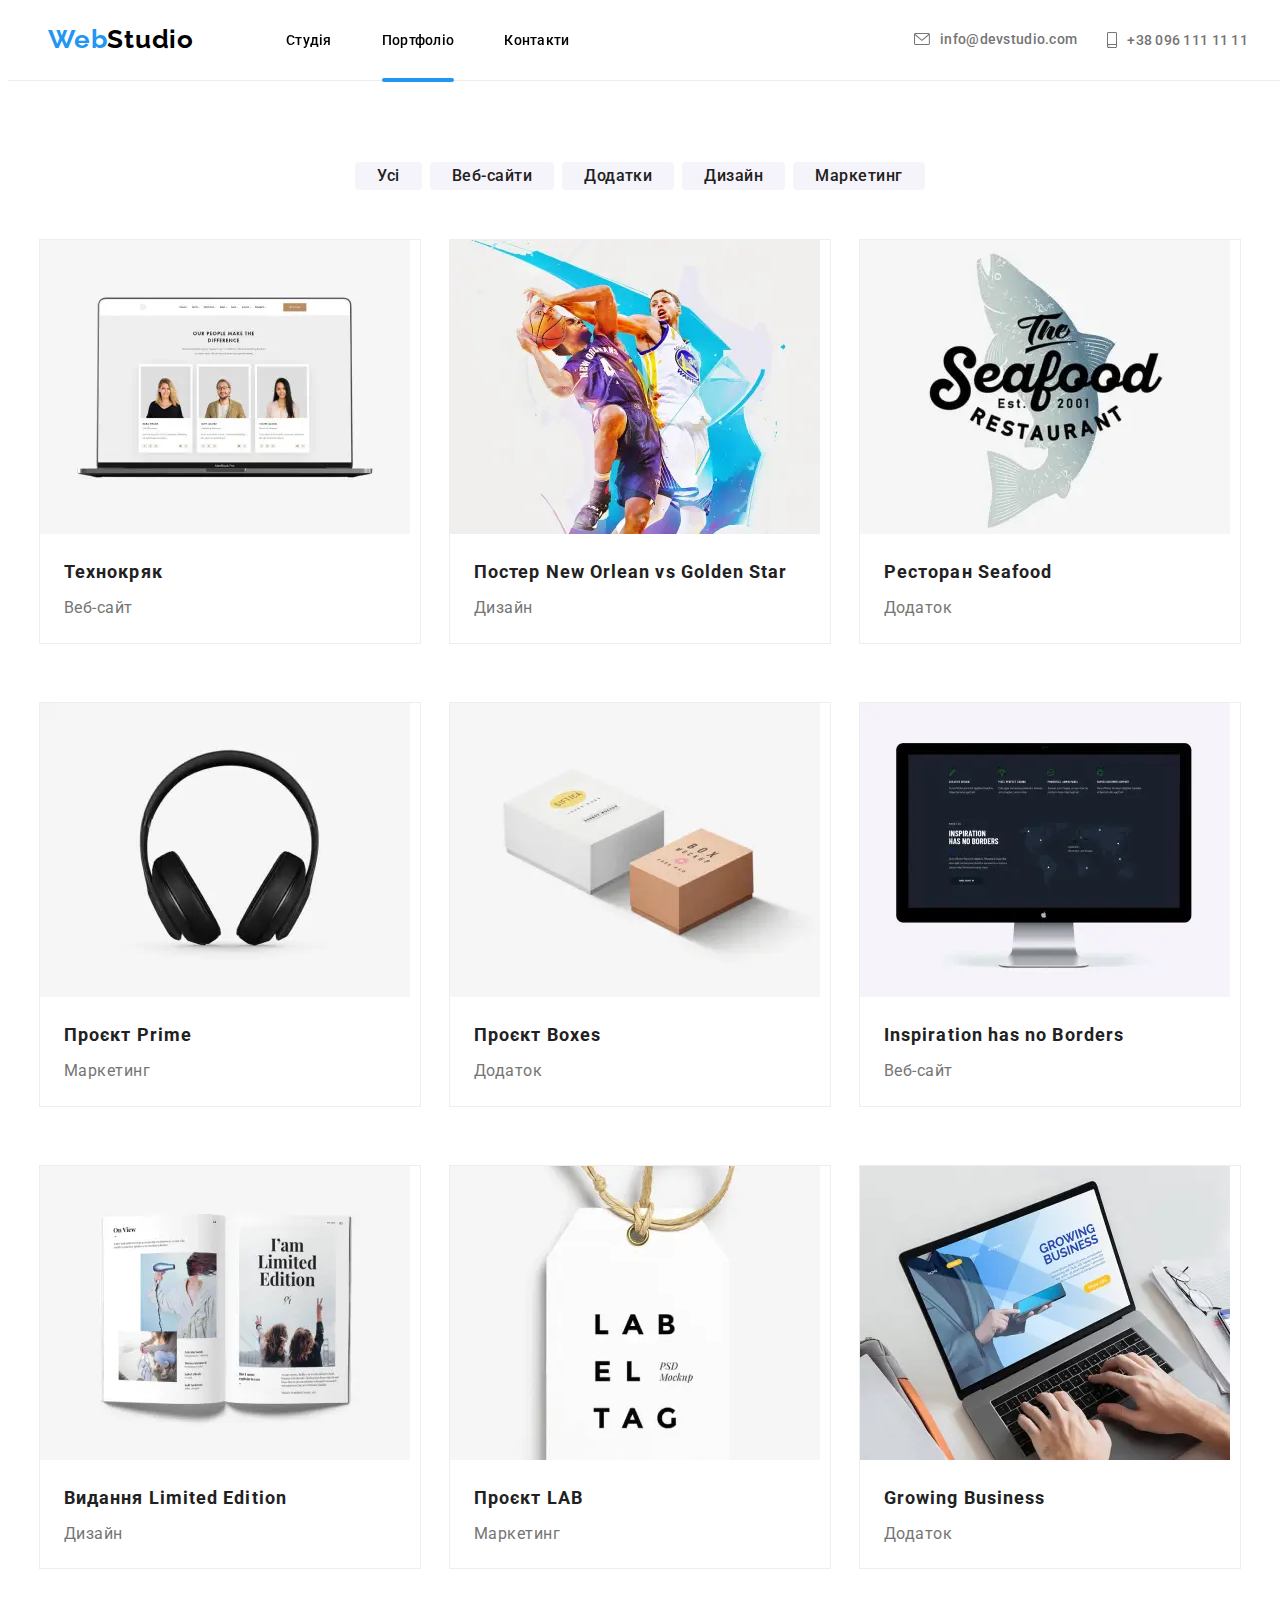
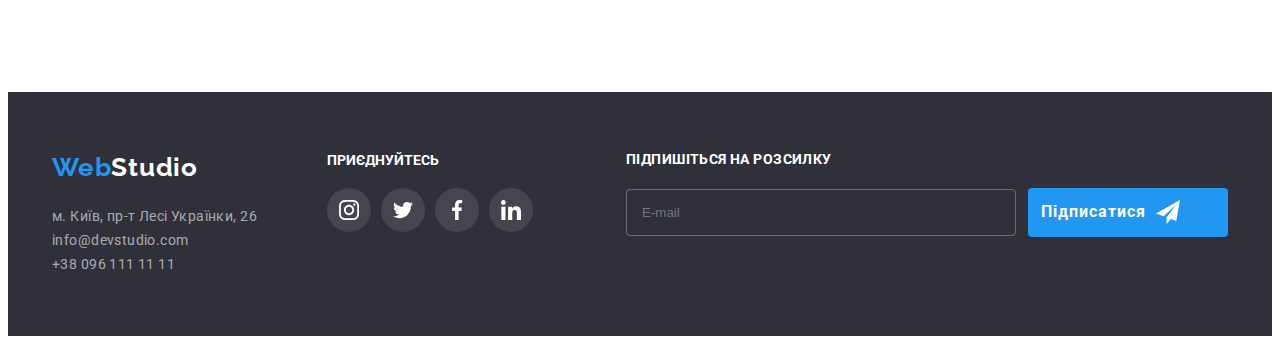
==== commit ab9b2c0d: "push" ====
--- a/portfolio.html
+++ b/portfolio.html
@@ -54,38 +54,38 @@
                     </svg>
                 </button>
             </div>
-        </div>
-
-        <div class="mob-menu is-hidden">
-            <div class="container mob-menu-container">
-                <div class="mob-menu-top">
-                    <button type="button" class="menu-btn menu-close-btn">
-                        <svg class="mob-menu-svg" width="29" height="29">
-                            <use href="./symbol-defs.svg#icon-close"></use>
-                        </svg>
-                    </button>
-                    <nav class="nav-menu">
-                        <ul class="nav-menu-list">
-                            <li class="nav-menu-list-item"><a href="" class="nav-menu-list-link">Студія</a></li>
-                            <li class="nav-menu-list-item"><a href="" class="nav-menu-list-link">Портфоліо</a></li>
-                            <li class="nav-menu-list-item"><a href="" class="nav-menu-list-link">Контакти</a></li>
+            <div class="mob-menu is-hidden">
+                <div class="container mob-menu-container">
+                    <div class="mob-menu-top">
+                        <button type="button" class="menu-btn menu-close-btn">
+                            <svg class="mob-menu-svg" width="29" height="29">
+                                <use href="./symbol-defs.svg#icon-close"></use>
+                            </svg>
+                        </button>
+                        <nav class="nav-menu">
+                            <ul class="nav-menu-list">
+                                <li class="nav-menu-list-item"><a href="./index.html" class="nav-menu-list-link">Студія</a></li>
+                                <li class="nav-menu-list-item"><a href="./portfolio.html" class="nav-menu-list-link">Портфоліо</a></li>
+                                <li class="nav-menu-list-item"><a href="" class="nav-menu-list-link">Контакти</a></li>
+                            </ul>
+                        </nav>
+                    </div>
+                    <div class="mob-menu-bottom">
+                        <ul class="contacts-menu-list">
+                            <li class="contacts-menu-list-item"><a href="" class="contacts-menu-list-link">+38 096 111 11 11</a></li>
+                            <li class="contacts-menu-list-item"><a href="" class="contacts-menu-list-link">info@devstudio.com</a></li>
                         </ul>
-                    </nav>
-                </div>
-                <div class="mob-menu-bottom">
-                    <ul class="contacts-menu-list">
-                        <li class="contacts-menu-list-item"><a href="" class="contacts-menu-list-link">+38 096 111 11 11</a></li>
-                        <li class="contacts-menu-list-item"><a href="" class="contacts-menu-list-link">info@devstudio.com</a></li>
-                    </ul>
-                    <ul class="social-menu-list">
-                        <li class="social-menu-list-item"><a href="" class="social-menu-list-link">Instagram</a></li>
-                        <li class="social-menu-list-item"><a href="" class="social-menu-list-link">Twitter</a></li>
-                        <li class="social-menu-list-item"><a href="" class="social-menu-list-link">Facebook</a></li>
-                        <li class="social-menu-list-item"><a href="" class="social-menu-list-link">LinkedIn</a></li>
-                    </ul>
+                        <ul class="social-menu-list">
+                            <li class="social-menu-list-item"><a href="" class="social-menu-list-link">Instagram</a></li>
+                            <li class="social-menu-list-item"><a href="" class="social-menu-list-link">Twitter</a></li>
+                            <li class="social-menu-list-item"><a href="" class="social-menu-list-link">Facebook</a></li>
+                            <li class="social-menu-list-item"><a href="" class="social-menu-list-link">LinkedIn</a></li>
+                        </ul>
+                    </div>
                 </div>
             </div>
         </div>
+
     </header>
 
     <main>
--- a/css/main.min.css
+++ b/css/main.min.css
@@ -1 +1 @@
-ul{list-style:none}a{text-decoration:none;color:inherit}ul,h1,h2,h3,h4,h5,h6,p{padding:0;margin:0}img{display:block}button{cursor:pointer;border:none}address{font-style:normal}body{font-family:Roboto;font-size:14px}.filters-list{display:-webkit-box;display:-ms-flexbox;display:flex;-ms-flex-wrap:wrap;flex-wrap:wrap;gap:15px 8px;margin:60px 0 30px 0;max-width:326px}@media screen and (min-width: 767px){.filters-list{display:-webkit-box;display:-ms-flexbox;display:flex;-webkit-box-pack:center;-ms-flex-pack:center;justify-content:center;gap:8px;margin:60px auto 30px auto;max-width:575px}}@media screen and (min-width: 1199px){.filters-list{margin-bottom:50px;gap:8px;display:-webkit-box;display:-ms-flexbox;display:flex;-webkit-box-pack:center;-ms-flex-pack:center;justify-content:center}}.filters-list-btn{font-family:Roboto;font-size:16px;font-weight:500;line-height:1;letter-spacing:.03em;text-align:center;padding:6px 22px;background-color:#f5f4fa;color:#212121;border-radius:4px}.filters-list-btn:hover{background-color:#2196f3;color:#fff}@media screen and (max-width: 767px){.contacts-list{display:none}}@media screen and (min-width: 767px){.contacts-list{display:-webkit-box;display:-ms-flexbox;display:flex;-webkit-box-orient:vertical;-webkit-box-direction:normal;-ms-flex-direction:column;flex-direction:column;gap:10px}}@media screen and (min-width: 1199px){.contacts-list{margin-left:auto;gap:30px;-webkit-box-orient:horizontal;-webkit-box-direction:normal;-ms-flex-direction:row;flex-direction:row}}.contacts-list-svg{fill:currentColor}.contacts-list-link{font-weight:500;line-height:1;letter-spacing:.02em;color:#757575;display:-webkit-box;display:-ms-flexbox;display:flex;-webkit-box-align:center;-ms-flex-align:center;align-items:center;gap:10px}.contacts-list-link:hover{color:#2196f3}.container{padding:0 15px 0 15px;margin:0 auto}@media screen and (min-width: 480px){.container{width:480px}}@media screen and (min-width: 767px){.container{width:768px}}@media screen and (min-width: 1199px){.container{width:1200px}}.header{z-index:1;position:fixed;width:100%;top:0;background-color:#fff;border-bottom:1px solid #ececec}@media screen and (max-width: 767px){.header{padding:16px 0}}@media screen and (min-width: 767px){.header{padding:21px o}}@media screen and (min-width: 1199px){.header{display:-webkit-box;display:-ms-flexbox;display:flex;-webkit-box-pack:justify;-ms-flex-pack:justify;justify-content:space-between}}.header-logo{color:#000;font-size:24px}@media screen and (min-width: 1199px){.header-logo{font-size:26px}}@media screen and (max-width: 767px){.header-wrap{display:-webkit-box;display:-ms-flexbox;display:flex;-webkit-box-align:center;-ms-flex-align:center;align-items:center;-webkit-box-pack:justify;-ms-flex-pack:justify;justify-content:space-between}}@media screen and (min-width: 767px){.header-wrap{display:-webkit-box;display:-ms-flexbox;display:flex;-webkit-box-align:center;-ms-flex-align:center;align-items:center;-webkit-box-pack:justify;-ms-flex-pack:justify;justify-content:space-between}}@media screen and (min-width: 1199px){.header-wrap{display:-webkit-box;display:-ms-flexbox;display:flex;-webkit-box-align:center;-ms-flex-align:center;align-items:center}}.curent::after{position:absolute;content:"";background-color:#2196f3;width:100%;height:4px;border-radius:2px;top:46px;left:0}@media screen and (max-width: 767px){.logo{font-family:Raleway;font-size:24px;font-weight:700;line-height:1.2;letter-spacing:.03em;color:#2196f3;display:block;text-align:center}}@media screen and (min-width: 767px){.logo{font-family:Raleway;font-size:24px;font-weight:700;line-height:1.2;letter-spacing:.03em;color:#2196f3;display:block;text-align:center}}@media screen and (min-width: 1199px){.logo{font-family:Raleway;font-size:26px;font-weight:700;line-height:1.2;letter-spacing:.03em;color:#2196f3;text-align:left}}.modal{position:absolute;top:50%;left:50%;border-radius:4px;-webkit-transform:translate(-50%, -50%);transform:translate(-50%, -50%);max-width:450px;background-color:#fff;padding:40px;transform:translate(-50%, -50%);display:-webkit-box;display:-ms-flexbox;display:flex;-webkit-box-orient:vertical;-webkit-box-direction:normal;-ms-flex-direction:column;flex-direction:column}@media screen and (min-width: 767px){.modal{max-width:528px}}@media screen and (min-width: 1199px){.modal{max-width:528px}}.modal-textarea{resize:none;min-width:370px;min-height:120px;border:1px solid rgba(33,33,33,.2);padding-left:16px;padding-top:12px}@media screen and (min-width: 767px){.modal-textarea{min-width:448px;min-height:138px}}@media screen and (min-width: 1199px){.modal-textarea{min-width:448px;min-height:138px}}.modal-span-privacy{font-size:12px;font-weight:400;line-height:1.7;letter-spacing:.03em}@media screen and (min-width: 767px){.modal-span-privacy{font-size:14px}}@media screen and (min-width: 1199px){.modal-span-privacy{font-size:14px}}.modal-privacy-link{color:#2196f3;border-bottom:1px solid #2196f3}.backdrop{position:fixed;top:0;left:0;width:100%;height:100%;background-color:rgba(0,0,0,.5);opacity:1}.backdrop.is-hidden{opacity:0;pointer-events:none}.hero-modal-form{font-size:12px;font-weight:400;line-height:1.1;letter-spacing:.01em;color:#757575}.hero-modal-title{font-family:Roboto;font-size:20px;font-weight:700;line-height:1.1;letter-spacing:.03em;text-align:center;padding-bottom:12px}.hero-modal-btn-close{position:absolute;padding:6px;top:14px;right:14px;width:30px;height:30px;border:1px solid rgba(0,0,0,.1);border-radius:50px;background-color:#fff}.hero-modal-btn-close:hover svg{fill:#2196f3}.modal-lb-span{position:relative}.modal-lb-svg{fill:currentColor;position:absolute;top:0;left:12px;color:#212121}.hero-modal-lb{display:block;margin-bottom:10px}.hero-modal-privacy-box{display:-webkit-box;display:-ms-flexbox;display:flex;-webkit-box-align:center;-ms-flex-align:center;align-items:center;gap:8px;margin-top:20px;margin-bottom:30px}.hero-modal-privacy-box:hover .input-comment{color:#2196f3}.hero-modal-lb-btn{font-size:16px;font-weight:700;line-height:1.8;letter-spacing:.06em;border-radius:4px;color:#fff;background-color:#2196f3;padding:10px 52px;display:block;margin:0 auto}.input-name,.input-tel,.input-email{width:100%;height:40px;padding-left:42px;border-radius:4px;border:1px solid rgba(33,33,33,.2)}input:focus+svg{fill:#2196f3}.input-tel,.input-email,.input-name,.input-comment,.modal-texarea:focus-within{outline-color:#2196f3}.mob-menu{height:100vh;width:100vw;padding:48px 40px;position:fixed;z-index:1;top:0;left:0;background-color:#fff;-webkit-transform:translateX(0);transform:translateX(0);-webkit-transition:1s;transition:1s}.mob-menu-container{height:100%;display:-webkit-box;display:-ms-flexbox;display:flex;-webkit-box-orient:vertical;-webkit-box-direction:normal;-ms-flex-direction:column;flex-direction:column;-webkit-box-pack:justify;-ms-flex-pack:justify;justify-content:space-between}.mob-menu-svg{fill:currentColor}.menu-close-btn{position:fixed;color:#212121;background:rgba(0,0,0,0);top:10px;right:10px}.nav-menu-list-item{margin-bottom:32px}.nav-menu-list-link{font-family:Roboto;font-size:40px;font-weight:500;letter-spacing:.02em;text-align:left;color:#212121}.nav-menu-list-link:hover{color:#2196f3}.contacts-menu-list{margin-bottom:64px}.contacts-menu-list-item{margin-bottom:32px}.contacts-menu-list-item:first-child{font-family:Roboto;font-size:34px;font-weight:500;letter-spacing:.02em;text-align:left;color:#2196f3}.contacts-menu-list-item:last-child{font-family:Roboto;font-size:24px;font-weight:500;letter-spacing:.02em;text-align:left;color:#757575;margin:0}.social-menu-list{display:-webkit-box;display:-ms-flexbox;display:flex;gap:20px}.social-menu-list-item:not(:last-child){border-right:1px solid rgba(33,33,33,.2);padding-right:10px}.social-menu-list-link{font-family:Roboto;font-size:18px;font-weight:500;letter-spacing:.02em;text-align:left;color:#2196f3}.is-hidden{opacity:0;pointer-events:none;visibility:hidden}.mob-menu.is-hidden{-webkit-transform:translateX(100%);transform:translateX(100%)}.section-clients{padding:60px 0}@media screen and (min-width: 767px){.section-clients{padding:60px 0}}@media screen and (min-width: 1199px){.section-clients{padding:94px 0}}.section-clients-list{display:-webkit-box;display:-ms-flexbox;display:flex;-webkit-box-pack:center;-ms-flex-pack:center;justify-content:center;-ms-flex-wrap:wrap;flex-wrap:wrap;gap:30px}@media screen and (min-width: 767px){.section-clients-list{display:-webkit-box;display:-ms-flexbox;display:flex;-ms-flex-wrap:wrap;flex-wrap:wrap;gap:30px}}@media screen and (min-width: 1199px){.section-clients-list{display:-webkit-box;display:-ms-flexbox;display:flex;-webkit-box-pack:center;-ms-flex-pack:center;justify-content:center;-webkit-box-align:center;-ms-flex-align:center;align-items:center;gap:30px}}.section-clients-list-title{font-size:36px;font-weight:700;line-height:42px;text-align:center;color:#212121;margin-bottom:50px}@media screen and (min-width: 767px){.section-clients-list-title{font-size:28px;margin-bottom:30px}}.section-clients-list-item{width:210px}@media screen and (min-width: 767px){.section-clients-list-item{-ms-flex-preferred-size:calc((100% - 60px)/3);flex-basis:calc((100% - 60px)/3)}}@media screen and (min-width: 1199px){.section-clients-list-item{-ms-flex-preferred-size:calc((100% - 150px)/6);flex-basis:calc((100% - 150px)/6)}}.section-clients-list-link{height:92px;border-radius:4px;border:1px solid #afb1b8;display:-webkit-box;display:-ms-flexbox;display:flex;color:#afb1b8;-webkit-box-align:center;-ms-flex-align:center;align-items:center;-webkit-box-pack:center;-ms-flex-pack:center;justify-content:center}.section-clients-list-link:hover{border-color:#2196f3;color:#2196f3}.section-clients-list-svg{fill:currentColor}@media screen and (max-width: 767px){.section-features{padding:60px 0}}@media screen and (min-width: 767px){.section-features{padding:60px 0}}@media screen and (min-width: 1199px){.section-features{padding:94px 0}}.features-list{display:-webkit-box;display:-ms-flexbox;display:flex;-webkit-box-pack:center;-ms-flex-pack:center;justify-content:center;-ms-flex-wrap:wrap;flex-wrap:wrap;gap:30px}@media screen and (min-width: 767px){.features-list{display:-webkit-box;display:-ms-flexbox;display:flex;-webkit-box-pack:center;-ms-flex-pack:center;justify-content:center;-ms-flex-wrap:wrap;flex-wrap:wrap;gap:30px}}@media screen and (min-width: 1199px){.features-list{display:-webkit-box;display:-ms-flexbox;display:flex;-webkit-box-pack:center;-ms-flex-pack:center;justify-content:center;-ms-flex-wrap:wrap;flex-wrap:wrap;gap:30px}}.features-list-item{max-width:450px}@media screen and (min-width: 767px){.features-list-item{max-width:354px}}@media screen and (min-width: 1199px){.features-list-item{max-width:270px}}.features-list-title{font-size:14px;font-weight:700;line-height:16.41px;letter-spacing:.03em;color:#000;text-align:center}@media screen and (min-width: 767px){.features-list-title{text-align:left}}.features-list-desc{font-size:14px;font-weight:400;line-height:1,1;letter-spacing:.03em;color:#757575;margin-top:10px}.antena::before{content:"";background-color:#f5f4fa;background-image:url("../img/antena.png");background-repeat:no-repeat;background-position:center;border-radius:4px;width:450px;height:120px;display:inline-block;margin-bottom:30px}@media screen and (min-width: 767px){.antena::before{width:354px}}@media screen and (min-width: 1199px){.antena::before{width:270px}}.clock::before{content:"";background-color:#f5f4fa;background-image:url("../img/clock.png");background-repeat:no-repeat;background-position:center;border-radius:4px;width:450px;height:120px;display:inline-block;margin-bottom:30px}@media screen and (min-width: 767px){.clock::before{width:354px}}@media screen and (min-width: 1199px){.clock::before{width:270px}}.desctop::before{content:"";background-color:#f5f4fa;background-image:url("../img/desctop.png");background-repeat:no-repeat;background-position:center;border-radius:4px;width:450px;height:120px;display:inline-block;margin-bottom:30px}@media screen and (min-width: 767px){.desctop::before{width:354px}}@media screen and (min-width: 1199px){.desctop::before{width:270px}}.astronaft::before{content:"";background-color:#f5f4fa;background-image:url("../img/astronaft.png");background-repeat:no-repeat;background-position:center;border-radius:4px;width:450px;height:120px;display:inline-block;margin-bottom:30px}@media screen and (min-width: 767px){.astronaft::before{width:354px}}@media screen and (min-width: 1199px){.astronaft::before{width:270px}}.footer{padding:60px 0;background-color:#2f303a}.footer-logo{font-size:26px;font-weight:700;line-height:31px;letter-spacing:.03em;text-align:center;color:#fff}.footer-text{font-size:14px;font-weight:700;line-height:16px;color:#fff;margin-bottom:20px;text-align:center}@media screen and (min-width: 1199px){.footer-text{text-align:left}}.footer-list{display:-webkit-box;display:-ms-flexbox;display:flex;-webkit-box-pack:center;-ms-flex-pack:center;justify-content:center;gap:10px}@media screen and (min-width: 1199px){.footer-list{margin-right:93px}}.footer-list-link{display:-webkit-box;display:-ms-flexbox;display:flex;-webkit-box-pack:center;-ms-flex-pack:center;justify-content:center;-webkit-box-align:center;-ms-flex-align:center;align-items:center;color:#fff;background-color:rgba(255,255,255,.1);width:44px;height:44px;border-radius:50%}.footer-list-link:hover{background-color:#2196f3;color:#fff}.footer-list-svg{fill:currentColor}@media screen and (min-width: 767px){.footer-wrap{display:-webkit-box;display:-ms-flexbox;display:flex;-webkit-box-pack:center;-ms-flex-pack:center;justify-content:center;-ms-flex-wrap:wrap;flex-wrap:wrap;gap:60px 165px}}@media screen and (min-width: 1199px){.footer-wrap{display:-webkit-box;display:-ms-flexbox;display:flex;-webkit-box-pack:center;-ms-flex-pack:center;justify-content:center;-ms-flex-wrap:nowrap;flex-wrap:nowrap;gap:0}}.footer-form{display:block;-webkit-box-orient:vertical;-webkit-box-direction:normal;-ms-flex-direction:column;flex-direction:column;-webkit-box-align:center;-ms-flex-align:center;align-items:center;gap:12px}@media screen and (min-width: 767px){.footer-form{display:-webkit-box;display:-ms-flexbox;display:flex;gap:12px}}@media screen and (min-width: 1199px){.footer-form{display:-webkit-box;display:-ms-flexbox;display:flex;-webkit-box-orient:horizontal;-webkit-box-direction:normal;-ms-flex-direction:row;flex-direction:row;-webkit-box-align:center;-ms-flex-align:center;align-items:center}}.footer-form-title{font-size:14px;font-weight:700;line-height:1.1;letter-spacing:.03em;color:#fff;text-transform:uppercase;text-align:center;margin-bottom:20px}@media screen and (min-width: 1199px){.footer-form-title{text-align:left}}.footer-form-input{outline:none;background-color:inherit;border:1px solid rgba(255,255,255,.3);border-radius:4px;padding:15px;width:450px;color:#fff}@media screen and (min-width: 767px){.footer-form-input{outline:none;background-color:inherit;border:1px solid rgba(255,255,255,.3);border-radius:4px;padding:15px;width:450px;color:#fff}}@media screen and (min-width: 1199px){.footer-form-input{outline:none;background-color:inherit;border:1px solid rgba(255,255,255,.3);border-radius:4px;padding:15px;width:358px;color:#fff}}.footer-form-btn{font-family:Roboto;font-size:16px;font-weight:700;line-height:1.8;letter-spacing:.06em;text-align:center;width:200px;color:#fff;background-color:#2196f3;padding:10px 13px 10px 26px;display:-webkit-box;display:-ms-flexbox;display:flex;-webkit-box-align:center;-ms-flex-align:center;align-items:center;gap:10px;border-radius:4px;margin:0 auto;margin-top:20px}@media screen and (min-width: 768px){.footer-form-btn{font-family:Roboto;font-size:16px;font-weight:700;line-height:1.8;letter-spacing:.06em;text-align:center;color:#fff;background-color:#2196f3;padding:10px 13px 10px 26px;display:-webkit-box;display:-ms-flexbox;display:flex;-webkit-box-align:center;-ms-flex-align:center;align-items:center;gap:10px;border-radius:4px}}@media screen and (min-width: 1199px){.footer-form-btn{font-family:Roboto;font-size:16px;font-weight:700;line-height:1.8;letter-spacing:.06em;text-align:center;color:#fff;background-color:#2196f3;padding:10px 13px;display:-webkit-box;display:-ms-flexbox;display:flex;-webkit-box-align:center;-ms-flex-align:center;align-items:center;gap:10px;border-radius:4px;margin-top:0}}.footer-form-svg{fill:#fff}.footer-social-links{margin-bottom:60px}@media screen and (min-width: 767px){.footer-social-links{margin-bottom:0}}@media screen and (min-width: 1199px){.footer-social-links{margin-bottom:0}}.location-link{color:#fff}.address{margin-top:20px;margin-bottom:60px;text-align:center}@media screen and (min-width: 767px){.address{margin-top:20px;margin-bottom:0}}@media screen and (min-width: 1199px){.address{text-align:left;margin-right:70px}}.address-list-link{font-weight:400;font-size:14px;letter-spacing:.03em;line-height:24px;text-align:center;color:rgba(255,255,255,.6)}.footer-logo{font-family:Raleway;font-size:24px;font-weight:700;line-height:1.2;letter-spacing:.03em;color:#fff}@media screen and (min-width: 767px){.footer-logo{font-size:26px}}@media screen and (min-width: 1199px){.footer-logo{font-size:26px}}.section-hero{background-color:#2f303a;background-image:-webkit-gradient(linear, left top, right top, from(rgba(47, 48, 58, 0.4)), to(rgba(47, 48, 58, 0.4))),url("../img/Bg_hero-min.png");background-image:linear-gradient(to right, rgba(47, 48, 58, 0.4), rgba(47, 48, 58, 0.4)),url("../img/Bg_hero-min.png");background-repeat:no-repeat;background-position:center;background-size:cover}@media screen and (max-width: 767px){.section-hero{padding:118px 0}}@media screen and (min-width: 767px){.section-hero{padding:200px 0}}@media screen and (min-width: 1199px){.section-hero{padding:200px 0}}.section-hero-title{font-weight:900;line-height:1.3;letter-spacing:.06em;text-align:center;text-transform:uppercase;margin:0 auto;color:#fff}@media screen and (max-width: 767px){.section-hero-title{font-size:26px;max-width:696px}}@media screen and (min-width: 767px){.section-hero-title{font-size:26px;max-width:360px}}@media screen and (min-width: 1199px){.section-hero-title{font-size:44px;max-width:696px}}.section-hero-btn{width:216px;height:50px;border-radius:4px;background-color:#2196f3;font-size:16px;font-weight:700;line-height:1,1;letter-spacing:.06em;text-align:center;color:#fff;display:block;margin:0 auto;margin-top:30px}.nav{display:block;-webkit-box-align:center;-ms-flex-align:center;align-items:center}@media screen and (min-width: 1199px){.nav{margin:0 0 0 92px}}@media screen and (max-width: 767px){.nav-list{display:none}}@media screen and (min-width: 767px){.nav-list{display:-webkit-box;display:-ms-flexbox;display:flex;gap:50px;position:relative}}@media screen and (min-width: 1199px){.nav-list{display:-webkit-box;display:-ms-flexbox;display:flex;gap:50px}}.nav-list-item{padding:32px 0}.nav-list-link{position:relative;font-weight:500;line-height:1;letter-spacing:.02em;color:#000}.nav-list-link:hover{color:#2196f3}.nav-btn{background:rgba(0,0,0,0);display:block;margin-left:auto}@media screen and (min-width: 767px){.nav-btn{display:none}}@media screen and (min-width: 1199px){.nav-btn{display:none}}.section-portfolio{padding:94px 0}@media screen and (min-width: 767px){.portfolio-list{display:-webkit-box;display:-ms-flexbox;display:flex;-ms-flex-wrap:wrap;flex-wrap:wrap;gap:30px}}.portfolio-list-item{max-width:450px;border:1px solid #eee;outline:1px solid #fff;color:inherit;margin-bottom:30px}@media screen and (min-width: 767px){.portfolio-list-item{-ms-flex-preferred-size:calc((100% - 30px)/2);flex-basis:calc((100% - 30px)/2)}}@media screen and (min-width: 1199px){.portfolio-list-item{-ms-flex-preferred-size:calc((100% - 60px)/3);flex-basis:calc((100% - 60px)/3)}}.portfolio-list-title{font-size:18px;font-weight:700;line-height:2;letter-spacing:.06em;margin-bottom:4px;color:#212121}.portfolio-list-text{font-size:16px;font-weight:400;line-height:1.8;letter-spacing:.03em;color:#757575}.portfolio-list-link:hover .portfolio-list-subtext{-webkit-transform:translateY(0);transform:translateY(0)}.portfolio-list-move{padding:20px 24px}.portfolio-list-subtext{position:absolute;top:0;padding-left:24px;padding-right:24px;padding-top:63px;font-size:18px;font-weight:400;line-height:28px;letter-spacing:.03em;color:#fff;background-color:#2196f3;height:100%;-webkit-transform:translateY(100%);transform:translateY(100%);-webkit-transition:250ms cubic-bezier(0.4, 0, 0.2, 1);transition:250ms cubic-bezier(0.4, 0, 0.2, 1)}.portfolio-list-div{padding:20px 24px}.img-wrap{position:relative;overflow:hidden}.section-team{padding:60px 0;background-color:#f5f4fa}@media screen and (min-width: 767px){.section-team{padding:94px 0}}@media screen and (min-width: 1199px){.section-team{padding:94px 0}}.section-team-title{font-size:28px;font-weight:700;line-height:1.1;letter-spacing:.03em;text-align:center;margin-bottom:50px}@media screen and (min-width: 767px){.section-team-title{font-size:28px;margin-bottom:30px}}@media screen and (min-width: 1199px){.section-team-title{font-size:36px;margin-bottom:50px}}.team-list{display:-webkit-box;display:-ms-flexbox;display:flex;-ms-flex-wrap:wrap;flex-wrap:wrap;gap:30px}@media screen and (min-width: 767px){.team-list{display:-webkit-box;display:-ms-flexbox;display:flex;gap:30px}}@media screen and (min-width: 1199px){.team-list{display:-webkit-box;display:-ms-flexbox;display:flex;gap:30px}}.team-list-item{background-color:#fff;width:450px}@media screen and (min-width: 767px){.team-list-item{width:354px}}@media screen and (min-width: 1199px){.team-list-item{width:270px}}.team-list-title{font-size:16px;font-weight:500;line-height:1.1;letter-spacing:.03em;color:#000;text-align:center}.team-list-desc{font-size:16px;font-weight:400;line-height:1.1;letter-spacing:.03em;text-align:center;color:#757575;margin-top:10px}.team-content-wrap{padding:30px 0}.team-title{font-size:36px;font-weight:700;line-height:1,2;letter-spacing:.03em}.team-social-list{display:-webkit-box;display:-ms-flexbox;display:flex;gap:10px;-webkit-box-pack:center;-ms-flex-pack:center;justify-content:center;margin-top:16px}.team-social-list-link{display:-webkit-box;display:-ms-flexbox;display:flex;-webkit-box-pack:center;-ms-flex-pack:center;justify-content:center;-webkit-box-align:center;-ms-flex-align:center;align-items:center;color:#afb1b8;width:44px;height:44px;border-radius:50%}.team-social-list-link:hover{background-color:#2196f3;color:#fff}.team-social-list-svg{fill:currentColor}.section-work{display:none}@media screen and (min-width: 1200px){.section-work{display:block;padding-bottom:94px}}.section-work-title{font-size:36px;font-weight:700;line-height:1.1;letter-spacing:.03em;margin-bottom:50px;text-align:center}.work-list{display:-webkit-box;display:-ms-flexbox;display:flex;-webkit-box-pack:justify;-ms-flex-pack:justify;justify-content:space-between}.work-list-item-div{position:relative}.work-list-item-text{font-size:14px;font-weight:700;line-height:1.1;letter-spacing:.03em;text-align:center;text-transform:uppercase;position:absolute;bottom:0;color:#fff;background-color:rgba(47,48,58,.8);width:100%;height:70px;display:-webkit-box;display:-ms-flexbox;display:flex;-webkit-box-pack:center;-ms-flex-pack:center;justify-content:center;-webkit-box-align:center;-ms-flex-align:center;align-items:center}/*# sourceMappingURL=main.min.css.map */+ul{list-style:none}a{text-decoration:none;color:inherit}ul,h1,h2,h3,h4,h5,h6,p{padding:0;margin:0}img{display:block}button{cursor:pointer;border:none}address{font-style:normal}body{font-family:Roboto;font-size:14px}.filters-list{display:-webkit-box;display:-ms-flexbox;display:flex;-ms-flex-wrap:wrap;flex-wrap:wrap;gap:15px 8px;margin:60px 0 30px 0;max-width:326px}@media screen and (min-width: 767px){.filters-list{display:-webkit-box;display:-ms-flexbox;display:flex;-webkit-box-pack:center;-ms-flex-pack:center;justify-content:center;gap:8px;margin:60px auto 30px auto;max-width:575px}}@media screen and (min-width: 1199px){.filters-list{margin-bottom:50px;gap:8px;display:-webkit-box;display:-ms-flexbox;display:flex;-webkit-box-pack:center;-ms-flex-pack:center;justify-content:center}}.filters-list-btn{font-family:Roboto;font-size:16px;font-weight:500;line-height:1;letter-spacing:.03em;text-align:center;padding:6px 22px;background-color:#f5f4fa;color:#212121;border-radius:4px}.filters-list-btn:hover{background-color:#2196f3;color:#fff}@media screen and (max-width: 767px){.contacts-list{display:none}}@media screen and (min-width: 767px){.contacts-list{display:-webkit-box;display:-ms-flexbox;display:flex;-webkit-box-orient:vertical;-webkit-box-direction:normal;-ms-flex-direction:column;flex-direction:column;gap:10px}}@media screen and (min-width: 1199px){.contacts-list{margin-left:auto;gap:30px;-webkit-box-orient:horizontal;-webkit-box-direction:normal;-ms-flex-direction:row;flex-direction:row}}.contacts-list-svg{fill:currentColor}.contacts-list-link{font-weight:500;line-height:1;letter-spacing:.02em;color:#757575;display:-webkit-box;display:-ms-flexbox;display:flex;-webkit-box-align:center;-ms-flex-align:center;align-items:center;gap:10px}.contacts-list-link:hover{color:#2196f3}.container{padding:0 15px 0 15px;margin:0 auto}@media screen and (min-width: 480px){.container{width:480px}}@media screen and (min-width: 767px){.container{width:768px}}@media screen and (min-width: 1199px){.container{width:1200px}}.header{z-index:1;position:fixed;width:100%;top:0;background-color:#fff;border-bottom:1px solid #ececec}@media screen and (max-width: 767px){.header{padding:16px 0}}@media screen and (min-width: 767px){.header{padding:21px o}}@media screen and (min-width: 1199px){.header{display:-webkit-box;display:-ms-flexbox;display:flex;-webkit-box-pack:justify;-ms-flex-pack:justify;justify-content:space-between}}.header-logo{color:#000;font-size:24px}@media screen and (min-width: 1199px){.header-logo{font-size:26px}}@media screen and (max-width: 767px){.header-wrap{display:-webkit-box;display:-ms-flexbox;display:flex;-webkit-box-align:center;-ms-flex-align:center;align-items:center;-webkit-box-pack:justify;-ms-flex-pack:justify;justify-content:space-between}}@media screen and (min-width: 767px){.header-wrap{display:-webkit-box;display:-ms-flexbox;display:flex;-webkit-box-align:center;-ms-flex-align:center;align-items:center;-webkit-box-pack:justify;-ms-flex-pack:justify;justify-content:space-between}}@media screen and (min-width: 1199px){.header-wrap{display:-webkit-box;display:-ms-flexbox;display:flex;-webkit-box-align:center;-ms-flex-align:center;align-items:center}}.curent::after{position:absolute;content:"";background-color:#2196f3;width:100%;height:4px;border-radius:2px;top:46px;left:0}@media screen and (max-width: 767px){.logo{font-family:Raleway;font-size:24px;font-weight:700;line-height:1.2;letter-spacing:.03em;color:#2196f3;display:block;text-align:center}}@media screen and (min-width: 767px){.logo{font-family:Raleway;font-size:24px;font-weight:700;line-height:1.2;letter-spacing:.03em;color:#2196f3;display:block;text-align:center}}@media screen and (min-width: 1199px){.logo{font-family:Raleway;font-size:26px;font-weight:700;line-height:1.2;letter-spacing:.03em;color:#2196f3;text-align:left}}.modal{position:absolute;top:50%;left:50%;border-radius:4px;-webkit-transform:translate(-50%, -50%);transform:translate(-50%, -50%);max-width:450px;background-color:#fff;padding:40px;transform:translate(-50%, -50%);display:-webkit-box;display:-ms-flexbox;display:flex;-webkit-box-orient:vertical;-webkit-box-direction:normal;-ms-flex-direction:column;flex-direction:column}@media screen and (min-width: 767px){.modal{max-width:528px}}@media screen and (min-width: 1199px){.modal{max-width:528px}}.modal-textarea{resize:none;min-width:370px;min-height:120px;border:1px solid rgba(33,33,33,.2);padding-left:16px;padding-top:12px}@media screen and (min-width: 767px){.modal-textarea{min-width:448px;min-height:138px}}@media screen and (min-width: 1199px){.modal-textarea{min-width:448px;min-height:138px}}.modal-span-privacy{font-size:12px;font-weight:400;line-height:1.7;letter-spacing:.03em}@media screen and (min-width: 767px){.modal-span-privacy{font-size:14px}}@media screen and (min-width: 1199px){.modal-span-privacy{font-size:14px}}.modal-privacy-link{color:#2196f3;border-bottom:1px solid #2196f3}.backdrop{position:fixed;top:0;left:0;width:100%;height:100%;background-color:rgba(0,0,0,.5);opacity:1}.backdrop.is-hidden{opacity:0;pointer-events:none}.hero-modal-form{font-size:12px;font-weight:400;line-height:1.1;letter-spacing:.01em;color:#757575}.hero-modal-title{font-family:Roboto;font-size:20px;font-weight:700;line-height:1.1;letter-spacing:.03em;text-align:center;padding-bottom:12px}.hero-modal-btn-close{position:absolute;padding:6px;top:14px;right:14px;width:30px;height:30px;border:1px solid rgba(0,0,0,.1);border-radius:50px;background-color:#fff}.hero-modal-btn-close:hover svg{fill:#2196f3}.modal-lb-span{position:relative}.modal-lb-svg{fill:currentColor;position:absolute;top:0;left:12px;color:#212121}.hero-modal-lb{display:block;margin-bottom:10px}.hero-modal-privacy-box{display:-webkit-box;display:-ms-flexbox;display:flex;-webkit-box-align:center;-ms-flex-align:center;align-items:center;gap:8px;margin-top:20px;margin-bottom:30px}.hero-modal-privacy-box:hover .input-comment{color:#2196f3}.hero-modal-lb-btn{font-size:16px;font-weight:700;line-height:1.8;letter-spacing:.06em;border-radius:4px;color:#fff;background-color:#2196f3;padding:10px 52px;display:block;margin:0 auto}.input-name,.input-tel,.input-email{width:100%;height:40px;padding-left:42px;border-radius:4px;border:1px solid rgba(33,33,33,.2)}input:focus+svg{fill:#2196f3}.input-tel,.input-email,.input-name,.input-comment,.modal-texarea:focus-within{outline-color:#2196f3}.mob-menu{height:100vh;width:100vw;padding:48px 40px;position:fixed;z-index:1;top:0;left:0;background-color:#fff;-webkit-transform:translateX(0);transform:translateX(0);-webkit-transition:1s;transition:1s}.mob-menu-container{height:100%;display:-webkit-box;display:-ms-flexbox;display:flex;-webkit-box-orient:vertical;-webkit-box-direction:normal;-ms-flex-direction:column;flex-direction:column;-webkit-box-pack:justify;-ms-flex-pack:justify;justify-content:space-between}.mob-menu-svg{fill:currentColor}.menu-close-btn{position:fixed;color:#212121;background:rgba(0,0,0,0);top:10px;right:10px}.nav-menu-list-item{margin-bottom:32px}.nav-menu-list-link{font-family:Roboto;font-size:40px;font-weight:500;letter-spacing:.02em;text-align:left;color:#212121}.nav-menu-list-link:hover{color:#2196f3}.contacts-menu-list{margin-bottom:64px}.contacts-menu-list-item{margin-bottom:32px}.contacts-menu-list-item:first-child{font-family:Roboto;font-size:34px;font-weight:500;letter-spacing:.02em;text-align:left;color:#2196f3}.contacts-menu-list-item:last-child{font-family:Roboto;font-size:24px;font-weight:500;letter-spacing:.02em;text-align:left;color:#757575;margin:0}.social-menu-list{display:-webkit-box;display:-ms-flexbox;display:flex;gap:20px}.social-menu-list-item:not(:last-child){border-right:1px solid rgba(33,33,33,.2);padding-right:10px}.social-menu-list-link{font-family:Roboto;font-size:18px;font-weight:500;letter-spacing:.02em;text-align:left;color:#2196f3}.is-hidden{opacity:0;pointer-events:none;visibility:hidden}.mob-menu.is-hidden{-webkit-transform:translateX(100%);transform:translateX(100%)}.section-clients{padding:60px 0}@media screen and (min-width: 767px){.section-clients{padding:60px 0}}@media screen and (min-width: 1199px){.section-clients{padding:94px 0}}.section-clients-list{display:-webkit-box;display:-ms-flexbox;display:flex;-webkit-box-pack:center;-ms-flex-pack:center;justify-content:center;-ms-flex-wrap:wrap;flex-wrap:wrap;gap:30px}@media screen and (min-width: 767px){.section-clients-list{display:-webkit-box;display:-ms-flexbox;display:flex;-ms-flex-wrap:wrap;flex-wrap:wrap;gap:30px}}@media screen and (min-width: 1199px){.section-clients-list{display:-webkit-box;display:-ms-flexbox;display:flex;-webkit-box-pack:center;-ms-flex-pack:center;justify-content:center;-webkit-box-align:center;-ms-flex-align:center;align-items:center;gap:30px}}.section-clients-list-title{font-size:36px;font-weight:700;line-height:42px;text-align:center;color:#212121;margin-bottom:50px}@media screen and (min-width: 767px){.section-clients-list-title{font-size:28px;margin-bottom:30px}}.section-clients-list-item{width:210px}@media screen and (min-width: 767px){.section-clients-list-item{-ms-flex-preferred-size:calc((100% - 60px)/3);flex-basis:calc((100% - 60px)/3)}}@media screen and (min-width: 1199px){.section-clients-list-item{-ms-flex-preferred-size:calc((100% - 150px)/6);flex-basis:calc((100% - 150px)/6)}}.section-clients-list-link{height:92px;border-radius:4px;border:1px solid #afb1b8;display:-webkit-box;display:-ms-flexbox;display:flex;color:#afb1b8;-webkit-box-align:center;-ms-flex-align:center;align-items:center;-webkit-box-pack:center;-ms-flex-pack:center;justify-content:center}.section-clients-list-link:hover{border-color:#2196f3;color:#2196f3}.section-clients-list-svg{fill:currentColor}@media screen and (max-width: 767px){.section-features{padding:60px 0}}@media screen and (min-width: 767px){.section-features{padding:60px 0}}@media screen and (min-width: 1199px){.section-features{padding:94px 0}}.features-list{display:-webkit-box;display:-ms-flexbox;display:flex;-webkit-box-pack:center;-ms-flex-pack:center;justify-content:center;-ms-flex-wrap:wrap;flex-wrap:wrap;gap:30px}@media screen and (min-width: 767px){.features-list{display:-webkit-box;display:-ms-flexbox;display:flex;-webkit-box-pack:center;-ms-flex-pack:center;justify-content:center;-ms-flex-wrap:wrap;flex-wrap:wrap;gap:30px}}@media screen and (min-width: 1199px){.features-list{display:-webkit-box;display:-ms-flexbox;display:flex;-webkit-box-pack:center;-ms-flex-pack:center;justify-content:center;-ms-flex-wrap:wrap;flex-wrap:wrap;gap:30px}}.features-list-item{max-width:450px}@media screen and (min-width: 767px){.features-list-item{max-width:354px}}@media screen and (min-width: 1199px){.features-list-item{max-width:270px}}.features-list-title{font-size:14px;font-weight:700;line-height:16.41px;letter-spacing:.03em;color:#000;text-align:center}@media screen and (min-width: 767px){.features-list-title{text-align:left}}.features-list-desc{font-size:14px;font-weight:400;line-height:1,1;letter-spacing:.03em;color:#757575;margin-top:10px}.antena::before{content:"";background-color:#f5f4fa;background-image:url("../img/antena.png");background-repeat:no-repeat;background-position:center;border-radius:4px;width:450px;height:120px;display:inline-block;margin-bottom:30px}@media screen and (min-width: 767px){.antena::before{width:354px}}@media screen and (min-width: 1199px){.antena::before{width:270px}}.clock::before{content:"";background-color:#f5f4fa;background-image:url("../img/clock.png");background-repeat:no-repeat;background-position:center;border-radius:4px;width:450px;height:120px;display:inline-block;margin-bottom:30px}@media screen and (min-width: 767px){.clock::before{width:354px}}@media screen and (min-width: 1199px){.clock::before{width:270px}}.desctop::before{content:"";background-color:#f5f4fa;background-image:url("../img/desctop.png");background-repeat:no-repeat;background-position:center;border-radius:4px;width:450px;height:120px;display:inline-block;margin-bottom:30px}@media screen and (min-width: 767px){.desctop::before{width:354px}}@media screen and (min-width: 1199px){.desctop::before{width:270px}}.astronaft::before{content:"";background-color:#f5f4fa;background-image:url("../img/astronaft.png");background-repeat:no-repeat;background-position:center;border-radius:4px;width:450px;height:120px;display:inline-block;margin-bottom:30px}@media screen and (min-width: 767px){.astronaft::before{width:354px}}@media screen and (min-width: 1199px){.astronaft::before{width:270px}}.footer{padding:60px 0;background-color:#2f303a}.footer-logo{font-size:26px;font-weight:700;line-height:31px;letter-spacing:.03em;text-align:center;color:#fff}.footer-text{font-size:14px;font-weight:700;line-height:16px;color:#fff;margin-bottom:20px;text-align:center}@media screen and (min-width: 1199px){.footer-text{text-align:left}}.footer-list{display:-webkit-box;display:-ms-flexbox;display:flex;-webkit-box-pack:center;-ms-flex-pack:center;justify-content:center;gap:10px}@media screen and (min-width: 1199px){.footer-list{margin-right:93px}}.footer-list-link{display:-webkit-box;display:-ms-flexbox;display:flex;-webkit-box-pack:center;-ms-flex-pack:center;justify-content:center;-webkit-box-align:center;-ms-flex-align:center;align-items:center;color:#fff;background-color:rgba(255,255,255,.1);width:44px;height:44px;border-radius:50%}.footer-list-link:hover{background-color:#2196f3;color:#fff}.footer-list-svg{fill:currentColor}@media screen and (min-width: 767px){.footer-wrap{display:-webkit-box;display:-ms-flexbox;display:flex;-webkit-box-pack:center;-ms-flex-pack:center;justify-content:center;-ms-flex-wrap:wrap;flex-wrap:wrap;gap:60px 165px}}@media screen and (min-width: 1199px){.footer-wrap{display:-webkit-box;display:-ms-flexbox;display:flex;-webkit-box-pack:center;-ms-flex-pack:center;justify-content:center;-ms-flex-wrap:nowrap;flex-wrap:nowrap;gap:0}}.footer-form{display:block;-webkit-box-orient:vertical;-webkit-box-direction:normal;-ms-flex-direction:column;flex-direction:column;-webkit-box-align:center;-ms-flex-align:center;align-items:center;gap:12px}@media screen and (min-width: 767px){.footer-form{display:-webkit-box;display:-ms-flexbox;display:flex;gap:12px}}@media screen and (min-width: 1199px){.footer-form{display:-webkit-box;display:-ms-flexbox;display:flex;-webkit-box-orient:horizontal;-webkit-box-direction:normal;-ms-flex-direction:row;flex-direction:row;-webkit-box-align:center;-ms-flex-align:center;align-items:center}}.footer-form-title{font-size:14px;font-weight:700;line-height:1.1;letter-spacing:.03em;color:#fff;text-transform:uppercase;text-align:center;margin-bottom:20px}@media screen and (min-width: 1199px){.footer-form-title{text-align:left}}.footer-form-input{outline:none;background-color:inherit;border:1px solid rgba(255,255,255,.3);border-radius:4px;padding:15px;width:450px;color:#fff}@media screen and (min-width: 767px){.footer-form-input{outline:none;background-color:inherit;border:1px solid rgba(255,255,255,.3);border-radius:4px;padding:15px;width:450px;color:#fff}}@media screen and (min-width: 1199px){.footer-form-input{outline:none;background-color:inherit;border:1px solid rgba(255,255,255,.3);border-radius:4px;padding:15px;width:358px;color:#fff}}.footer-form-btn{font-family:Roboto;font-size:16px;font-weight:700;line-height:1.8;letter-spacing:.06em;text-align:center;width:200px;color:#fff;background-color:#2196f3;padding:10px 13px 10px 26px;display:-webkit-box;display:-ms-flexbox;display:flex;-webkit-box-align:center;-ms-flex-align:center;align-items:center;gap:10px;border-radius:4px;margin:0 auto;margin-top:20px}@media screen and (min-width: 768px){.footer-form-btn{font-family:Roboto;font-size:16px;font-weight:700;line-height:1.8;letter-spacing:.06em;text-align:center;color:#fff;background-color:#2196f3;padding:10px 13px 10px 26px;display:-webkit-box;display:-ms-flexbox;display:flex;-webkit-box-align:center;-ms-flex-align:center;align-items:center;gap:10px;border-radius:4px}}@media screen and (min-width: 1199px){.footer-form-btn{font-family:Roboto;font-size:16px;font-weight:700;line-height:1.8;letter-spacing:.06em;text-align:center;color:#fff;background-color:#2196f3;padding:10px 13px;display:-webkit-box;display:-ms-flexbox;display:flex;-webkit-box-align:center;-ms-flex-align:center;align-items:center;gap:10px;border-radius:4px;margin-top:0}}.footer-form-svg{fill:#fff}.footer-social-links{margin-bottom:60px}@media screen and (min-width: 767px){.footer-social-links{margin-bottom:0}}@media screen and (min-width: 1199px){.footer-social-links{margin-bottom:0}}.location-link{color:#fff}.address{margin-top:20px;margin-bottom:60px;text-align:center}@media screen and (min-width: 767px){.address{margin-top:20px;margin-bottom:0}}@media screen and (min-width: 1199px){.address{text-align:left;margin-right:70px}}.address-list-link{font-weight:400;font-size:14px;letter-spacing:.03em;line-height:24px;text-align:center;color:rgba(255,255,255,.6)}.footer-logo{font-family:Raleway;font-size:24px;font-weight:700;line-height:1.2;letter-spacing:.03em;color:#fff}@media screen and (min-width: 767px){.footer-logo{font-size:26px}}@media screen and (min-width: 1199px){.footer-logo{font-size:26px}}.section-hero{background-color:#2f303a;background-image:-webkit-gradient(linear, left top, right top, from(rgba(47, 48, 58, 0.4)), to(rgba(47, 48, 58, 0.4))),url("../img/Bg_hero-min.png");background-image:linear-gradient(to right, rgba(47, 48, 58, 0.4), rgba(47, 48, 58, 0.4)),url("../img/Bg_hero-min.png");background-repeat:no-repeat;background-position:center;background-size:cover}@media screen and (max-width: 767px){.section-hero{padding:118px 0}}@media screen and (min-width: 767px){.section-hero{padding:200px 0}}@media screen and (min-width: 1199px){.section-hero{padding:200px 0}}.section-hero-title{font-weight:900;line-height:1.3;letter-spacing:.06em;text-align:center;text-transform:uppercase;margin:0 auto;color:#fff}@media screen and (max-width: 767px){.section-hero-title{font-size:26px;max-width:696px}}@media screen and (min-width: 767px){.section-hero-title{font-size:26px;max-width:360px}}@media screen and (min-width: 1199px){.section-hero-title{font-size:44px;max-width:696px}}.section-hero-btn{width:216px;height:50px;border-radius:4px;background-color:#2196f3;font-size:16px;font-weight:700;line-height:1,1;letter-spacing:.06em;text-align:center;color:#fff;display:block;margin:0 auto;margin-top:30px}.nav{display:block;-webkit-box-align:center;-ms-flex-align:center;align-items:center}@media screen and (min-width: 1199px){.nav{margin:0 0 0 92px}}@media screen and (max-width: 767px){.nav-list{display:none}}@media screen and (min-width: 767px){.nav-list{display:-webkit-box;display:-ms-flexbox;display:flex;gap:50px;position:relative}}@media screen and (min-width: 1199px){.nav-list{display:-webkit-box;display:-ms-flexbox;display:flex;gap:50px}}.nav-list-item{padding:32px 0}.nav-list-link{position:relative;font-weight:500;line-height:1;letter-spacing:.02em;color:#000}.nav-list-link:hover{color:#2196f3}.nav-btn{background:rgba(0,0,0,0);display:block;margin-left:auto}@media screen and (min-width: 767px){.nav-btn{display:none}}@media screen and (min-width: 1199px){.nav-btn{display:none}}.section-portfolio{padding:94px 0}@media screen and (min-width: 767px){.portfolio-list{display:-webkit-box;display:-ms-flexbox;display:flex;-ms-flex-wrap:wrap;flex-wrap:wrap;gap:30px}}.portfolio-list-item{max-width:450px;outline:1px solid #eee;color:inherit;margin-bottom:30px}@media screen and (min-width: 767px){.portfolio-list-item{-ms-flex-preferred-size:calc((100% - 30px)/2);flex-basis:calc((100% - 30px)/2)}}@media screen and (min-width: 1199px){.portfolio-list-item{-ms-flex-preferred-size:calc((100% - 60px)/3);flex-basis:calc((100% - 60px)/3)}}.portfolio-list-title{font-size:18px;font-weight:700;line-height:2;letter-spacing:.06em;margin-bottom:4px;color:#212121}.portfolio-list-text{font-size:16px;font-weight:400;line-height:1.8;letter-spacing:.03em;color:#757575}.portfolio-list-link:hover .portfolio-list-subtext{-webkit-transform:translateY(0);transform:translateY(0)}.portfolio-list-move{padding:20px 24px}.portfolio-list-subtext{position:absolute;top:0;padding-left:24px;padding-right:24px;padding-top:63px;font-size:18px;font-weight:400;line-height:28px;letter-spacing:.03em;color:#fff;background-color:#2196f3;height:100%;-webkit-transform:translateY(100%);transform:translateY(100%);-webkit-transition:250ms cubic-bezier(0.4, 0, 0.2, 1);transition:250ms cubic-bezier(0.4, 0, 0.2, 1)}.portfolio-list-div{padding:20px 24px}.img-wrap{position:relative;overflow:hidden}.section-team{padding:60px 0;background-color:#f5f4fa}@media screen and (min-width: 767px){.section-team{padding:94px 0}}@media screen and (min-width: 1199px){.section-team{padding:94px 0}}.section-team-title{font-size:28px;font-weight:700;line-height:1.1;letter-spacing:.03em;text-align:center;margin-bottom:50px}@media screen and (min-width: 767px){.section-team-title{font-size:28px;margin-bottom:30px}}@media screen and (min-width: 1199px){.section-team-title{font-size:36px;margin-bottom:50px}}.team-list{display:-webkit-box;display:-ms-flexbox;display:flex;-ms-flex-wrap:wrap;flex-wrap:wrap;gap:30px}@media screen and (min-width: 767px){.team-list{display:-webkit-box;display:-ms-flexbox;display:flex;gap:30px}}@media screen and (min-width: 1199px){.team-list{display:-webkit-box;display:-ms-flexbox;display:flex;gap:30px}}.team-list-item{background-color:#fff;width:450px}@media screen and (min-width: 767px){.team-list-item{width:354px}}@media screen and (min-width: 1199px){.team-list-item{width:270px}}.team-list-title{font-size:16px;font-weight:500;line-height:1.1;letter-spacing:.03em;color:#000;text-align:center}.team-list-desc{font-size:16px;font-weight:400;line-height:1.1;letter-spacing:.03em;text-align:center;color:#757575;margin-top:10px}.team-content-wrap{padding:30px 0}.team-title{font-size:36px;font-weight:700;line-height:1,2;letter-spacing:.03em}.team-social-list{display:-webkit-box;display:-ms-flexbox;display:flex;gap:10px;-webkit-box-pack:center;-ms-flex-pack:center;justify-content:center;margin-top:16px}.team-social-list-link{display:-webkit-box;display:-ms-flexbox;display:flex;-webkit-box-pack:center;-ms-flex-pack:center;justify-content:center;-webkit-box-align:center;-ms-flex-align:center;align-items:center;color:#afb1b8;width:44px;height:44px;border-radius:50%}.team-social-list-link:hover{background-color:#2196f3;color:#fff}.team-social-list-svg{fill:currentColor}.section-work{display:none}@media screen and (min-width: 1200px){.section-work{display:block;padding-bottom:94px}}.section-work-title{font-size:36px;font-weight:700;line-height:1.1;letter-spacing:.03em;margin-bottom:50px;text-align:center}.work-list{display:-webkit-box;display:-ms-flexbox;display:flex;-webkit-box-pack:justify;-ms-flex-pack:justify;justify-content:space-between}.work-list-item-div{position:relative}.work-list-item-text{font-size:14px;font-weight:700;line-height:1.1;letter-spacing:.03em;text-align:center;text-transform:uppercase;position:absolute;bottom:0;color:#fff;background-color:rgba(47,48,58,.8);width:100%;height:70px;display:-webkit-box;display:-ms-flexbox;display:flex;-webkit-box-pack:center;-ms-flex-pack:center;justify-content:center;-webkit-box-align:center;-ms-flex-align:center;align-items:center}/*# sourceMappingURL=main.min.css.map */